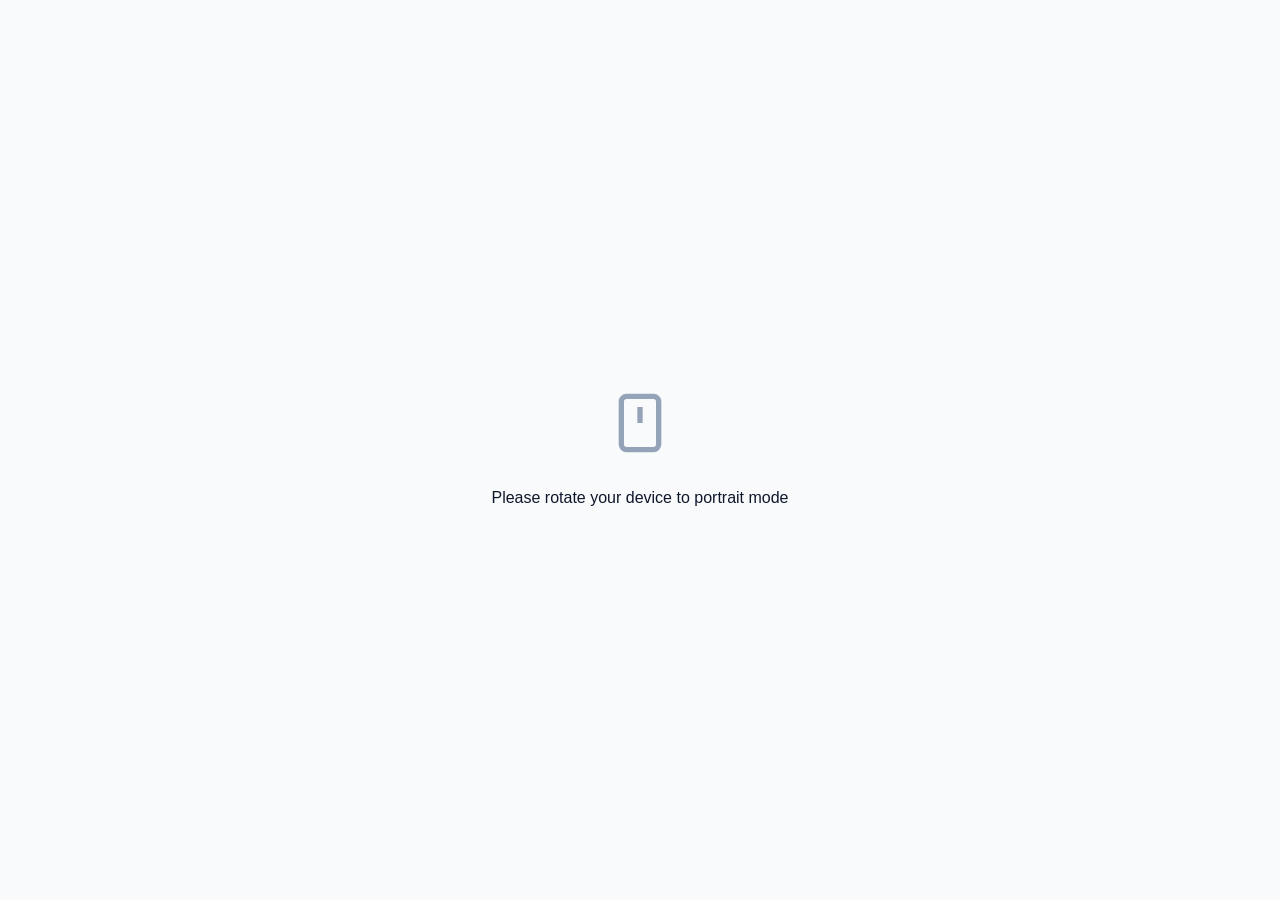
==== index.html @ 0270c3d8 "Add files via upload" ====
<!DOCTYPE html>
<html lang="en">
<head>
    <meta charset="UTF-8">
    <meta name="viewport" content="width=device-width, initial-scale=1.0, maximum-scale=1.0, user-scalable=no">
    <meta name="theme-color" content="#6366f1">
    <meta name="description" content="GPS-based Speedometer PWA - Real-time speed tracking with no backend required">
    <meta name="apple-mobile-web-app-capable" content="yes">
    <meta name="apple-mobile-web-app-status-bar-style" content="black-translucent">
    <meta name="apple-mobile-web-app-title" content="Speedometer">
    <link rel="manifest" href="manifest.json">
    <link rel="apple-touch-icon" href="icons/icon-192.png">
    <link rel="stylesheet" href="css/main.css">
    <title>Speedometer</title>
</head>
<body>
    <!-- Orientation Warning Overlay -->
    <div id="orientation-warning" class="orientation-warning hidden">
        <div class="orientation-content">
            <svg class="orientation-icon" viewBox="0 0 24 24" fill="none" stroke="currentColor" stroke-width="2">
                <rect x="5" y="2" width="14" height="20" rx="2" ry="2"></rect>
                <line x1="12" y1="6" x2="12" y2="12"></line>
                <line x1="12" y1="18" x2="12.01" y2="18"></line>
            </svg>
            <p>Please rotate your device to portrait mode</p>
        </div>
    </div>

    <!-- Main App Container -->
    <div id="app" class="app-container">
        <!-- Header -->
        <header class="app-header">
            <div class="header-content">
                <h1 class="app-title">Speedometer</h1>
                <div class="header-actions">
                    <button id="gps-status-btn" class="gps-status-btn" aria-label="GPS Status">
                        <span class="gps-dot"></span>
                        <span class="gps-text">Searching GPS...</span>
                    </button>
                    <button id="theme-toggle" class="theme-toggle" aria-label="Toggle theme">
                        <svg class="theme-icon sun" viewBox="0 0 24 24" fill="none" stroke="currentColor" stroke-width="2">
                            <circle cx="12" cy="12" r="5"></circle>
                            <line x1="12" y1="1" x2="12" y2="3"></line>
                            <line x1="12" y1="21" x2="12" y2="23"></line>
                            <line x1="4.22" y1="4.22" x2="5.64" y2="5.64"></line>
                            <line x1="18.36" y1="18.36" x2="19.78" y2="19.78"></line>
                            <line x1="1" y1="12" x2="3" y2="12"></line>
                            <line x1="21" y1="12" x2="23" y2="12"></line>
                            <line x1="4.22" y1="19.78" x2="5.64" y2="18.36"></line>
                            <line x1="18.36" y1="5.64" x2="19.78" y2="4.22"></line>
                        </svg>
                        <svg class="theme-icon moon hidden" viewBox="0 0 24 24" fill="none" stroke="currentColor" stroke-width="2">
                            <path d="M21 12.79A9 9 0 1 1 11.21 3 7 7 0 0 0 21 12.79z"></path>
                        </svg>
                    </button>
                </div>
            </div>
        </header>

        <!-- Main Content Area -->
        <main id="main-content" class="main-content">
            <!-- Speed Tab -->
            <section id="speed-tab" class="tab-content active">
                <div class="speed-container">
                    <!-- Mode Selector -->
                    <div class="mode-selector">
                        <button class="mode-btn active" data-mode="analogue" aria-label="Analogue mode">
                            <svg viewBox="0 0 24 24" fill="none" stroke="currentColor" stroke-width="2">
                                <circle cx="12" cy="12" r="10"></circle>
                                <line x1="12" y1="12" x2="12" y2="6"></line>
                            </svg>
                            <span>Analogue</span>
                        </button>
                        <button class="mode-btn" data-mode="digital" aria-label="Digital mode">
                            <svg viewBox="0 0 24 24" fill="none" stroke="currentColor" stroke-width="2">
                                <rect x="4" y="4" width="16" height="16" rx="2"></rect>
                                <text x="12" y="16" text-anchor="middle" font-size="8" fill="currentColor" stroke="none">88</text>
                            </svg>
                            <span>Digital</span>
                        </button>
                        <button class="mode-btn" data-mode="minimalist" aria-label="Minimalist mode">
                            <svg viewBox="0 0 24 24" fill="none" stroke="currentColor" stroke-width="2">
                                <line x1="4" y1="12" x2="20" y2="12"></line>
                            </svg>
                            <span>Minimal</span>
                        </button>
                        <button class="mode-btn" data-mode="hud" aria-label="HUD mode">
                            <svg viewBox="0 0 24 24" fill="none" stroke="currentColor" stroke-width="2">
                                <path d="M3 3h18v18H3z"></path>
                                <text x="12" y="16" text-anchor="middle" font-size="8" fill="currentColor" stroke="none">HUD</text>
                            </svg>
                            <span>HUD</span>
                        </button>
                        <button class="mode-btn" data-mode="graph" aria-label="Graph mode">
                            <svg viewBox="0 0 24 24" fill="none" stroke="currentColor" stroke-width="2">
                                <polyline points="3 12 8 8 13 14 18 6 23 10"></polyline>
                            </svg>
                            <span>Graph</span>
                        </button>
                        <button class="mode-btn" data-mode="compass" aria-label="Compass mode">
                            <svg viewBox="0 0 24 24" fill="none" stroke="currentColor" stroke-width="2">
                                <circle cx="12" cy="12" r="10"></circle>
                                <polygon points="12 2 14 8 12 10 10 8"></polygon>
                            </svg>
                            <span>Compass</span>
                        </button>
                    </div>

                    <!-- Speedometer Displays -->
                    <div id="speedometer-display" class="speedometer-display">
                        <!-- Analogue Gauge -->
                        <div id="analogue-gauge" class="gauge-mode active">
                            <svg class="gauge-svg" viewBox="0 0 300 300">
                                <defs>
                                    <linearGradient id="gauge-gradient" x1="0%" y1="0%" x2="100%" y2="0%">
                                        <stop offset="0%" class="gauge-gradient-start"></stop>
                                        <stop offset="50%" class="gauge-gradient-mid"></stop>
                                        <stop offset="100%" class="gauge-gradient-end"></stop>
                                    </linearGradient>
                                </defs>
                                <circle class="gauge-background" cx="150" cy="150" r="130"></circle>
                                <g class="gauge-ticks"></g>
                                <g class="gauge-labels"></g>
                                <line class="gauge-needle" x1="150" y1="150" x2="150" y2="40"></line>
                                <circle class="gauge-center" cx="150" cy="150" r="8"></circle>
                                <text class="gauge-speed-value" x="150" y="180" text-anchor="middle">0</text>
                                <text class="gauge-speed-unit" x="150" y="200" text-anchor="middle">km/h</text>
                            </svg>
                        </div>

                        <!-- Digital Display -->
                        <div id="digital-display" class="digital-mode">
                            <div class="digital-speed-container">
                                <span id="digital-speed" class="digital-speed">0</span>
                                <span id="digital-unit" class="digital-unit">km/h</span>
                            </div>
                            <div class="digital-stats">
                                <div class="digital-stat">
                                    <span class="stat-label">AVG</span>
                                    <span id="digital-avg" class="stat-value">0</span>
                                </div>
                                <div class="digital-stat">
                                    <span class="stat-label">MAX</span>
                                    <span id="digital-max" class="stat-value">0</span>
                                </div>
                                <div class="digital-stat">
                                    <span class="stat-label">GPS</span>
                                    <span id="digital-gps" class="stat-value">--</span>
                                </div>
                            </div>
                        </div>

                        <!-- Minimalist Display -->
                        <div id="minimalist-display" class="minimalist-mode">
                            <span id="minimal-speed" class="minimal-speed">0</span>
                            <span id="minimal-unit" class="minimal-unit">km/h</span>
                            <div id="minimal-gps-dot" class="minimal-gps-dot"></div>
                        </div>

                        <!-- HUD Display -->
                        <div id="hud-display" class="hud-mode">
                            <div class="hud-speed-container">
                                <span id="hud-speed" class="hud-speed">0</span>
                                <span id="hud-unit" class="hud-unit">km/h</span>
                            </div>
                            <div class="hud-indicator">
                                <span id="hud-status" class="hud-status">GPS ACTIVE</span>
                            </div>
                        </div>

                        <!-- Graph Display -->
                        <div id="graph-display" class="graph-mode">
                            <canvas id="speed-graph" class="speed-graph"></canvas>
                            <div class="graph-overlay">
                                <span id="graph-current-speed" class="graph-current-speed">0 km/h</span>
                            </div>
                        </div>

                        <!-- Compass Display -->
                        <div id="compass-display" class="compass-mode">
                            <div class="compass-rose">
                                <svg viewBox="0 0 200 200">
                                    <circle class="compass-circle" cx="100" cy="100" r="90"></circle>
                                    <text class="compass-n" x="100" y="30" text-anchor="middle">N</text>
                                    <text class="compass-e" x="170" y="105" text-anchor="middle">E</text>
                                    <text class="compass-s" x="100" y="180" text-anchor="middle">S</text>
                                    <text class="compass-w" x="30" y="105" text-anchor="middle">W</text>
                                    <polygon id="compass-arrow" class="compass-arrow" points="100,20 110,50 100,45 90,50"></polygon>
                                </svg>
                            </div>
                            <div class="compass-speed">
                                <span id="compass-speed-value" class="compass-speed-value">0</span>
                                <span id="compass-speed-unit" class="compass-speed-unit">km/h</span>
                            </div>
                            <div id="compass-heading" class="compass-heading">--°</div>
                        </div>
                    </div>

                    <!-- Overspeed Warning -->
                    <div id="overspeed-warning" class="overspeed-warning hidden">
                        <svg class="warning-icon" viewBox="0 0 24 24" fill="none" stroke="currentColor" stroke-width="2">
                            <path d="M10.29 3.86L1.82 18a2 2 0 0 0 1.71 3h16.94a2 2 0 0 0 1.71-3L13.71 3.86a2 2 0 0 0-3.42 0z"></path>
                            <line x1="12" y1="9" x2="12" y2="13"></line>
                            <line x1="12" y1="17" x2="12.01" y2="17"></line>
                        </svg>
                        <span class="warning-text">OVERSPEED!</span>
                    </div>

                    <!-- Quick Actions -->
                    <div class="quick-actions">
                        <button id="quick-start-trip" class="quick-action-btn" aria-label="Start new trip">
                            <svg viewBox="0 0 24 24" fill="none" stroke="currentColor" stroke-width="2">
                                <circle cx="12" cy="12" r="10"></circle>
                                <polygon points="10 8 16 12 10 16 10 8"></polygon>
                            </svg>
                            <span>Start Trip</span>
                        </button>
                        <button id="copy-speed-btn" class="quick-action-btn" aria-label="Copy speed">
                            <svg viewBox="0 0 24 24" fill="none" stroke="currentColor" stroke-width="2">
                                <rect x="9" y="9" width="13" height="13" rx="2" ry="2"></rect>
                                <path d="M5 15H4a2 2 0 0 1-2-2V4a2 2 0 0 1 2-2h9a2 2 0 0 1 2 2v1"></path>
                            </svg>
                            <span>Copy</span>
                        </button>
                    </div>
                </div>
            </section>

            <!-- Trip Tab -->
            <section id="trip-tab" class="tab-content">
                <div class="trip-container">
                    <!-- Trip Controls -->
                    <div class="trip-controls">
                        <div class="odometer-display">
                            <span class="odometer-label">Lifetime</span>
                            <span id="lifetime-distance" class="odometer-value">0.00</span>
                            <span id="lifetime-unit" class="odometer-unit">km</span>
                        </div>
                        <div class="trip-buttons">
                            <button id="start-trip-btn" class="trip-btn start-btn">
                                <svg viewBox="0 0 24 24" fill="none" stroke="currentColor" stroke-width="2">
                                    <polygon points="5 3 19 12 5 21 5 3"></polygon>
                                </svg>
                                <span>Start</span>
                            </button>
                            <button id="pause-trip-btn" class="trip-btn pause-btn hidden">
                                <svg viewBox="0 0 24 24" fill="none" stroke="currentColor" stroke-width="2">
                                    <rect x="6" y="4" width="4" height="16"></rect>
                                    <rect x="14" y="4" width="4" height="16"></rect>
                                </svg>
                                <span>Pause</span>
                            </button>
                            <button id="resume-trip-btn" class="trip-btn resume-btn hidden">
                                <svg viewBox="0 0 24 24" fill="none" stroke="currentColor" stroke-width="2">
                                    <polygon points="5 3 19 12 5 21 5 3"></polygon>
                                </svg>
                                <span>Resume</span>
                            </button>
                            <button id="stop-trip-btn" class="trip-btn stop-btn hidden">
                                <svg viewBox="0 0 24 24" fill="none" stroke="currentColor" stroke-width="2">
                                    <rect x="6" y="6" width="12" height="12"></rect>
                                </svg>
                                <span>Stop</span>
                            </button>
                        </div>
                    </div>

                    <!-- Active Trip Info -->
                    <div id="active-trip-info" class="active-trip-info hidden">
                        <div class="trip-stat-grid">
                            <div class="trip-stat">
                                <span class="trip-stat-label">Distance</span>
                                <span id="trip-distance" class="trip-stat-value">0.00</span>
                                <span id="trip-distance-unit" class="trip-stat-unit">km</span>
                            </div>
                            <div class="trip-stat">
                                <span class="trip-stat-label">Duration</span>
                                <span id="trip-duration" class="trip-stat-value">00:00:00</span>
                            </div>
                            <div class="trip-stat">
                                <span class="trip-stat-label">Avg Speed</span>
                                <span id="trip-avg-speed" class="trip-stat-value">0</span>
                                <span class="trip-stat-unit">km/h</span>
                            </div>
                            <div class="trip-stat">
                                <span class="trip-stat-label">Max Speed</span>
                                <span id="trip-max-speed" class="trip-stat-value">0</span>
                                <span class="trip-stat-unit">km/h</span>
                            </div>
                        </div>
                    </div>

                    <!-- Trip List -->
                    <div class="trip-list-section">
                        <div class="section-header">
                            <h2 class="section-title">Trip History</h2>
                            <div class="section-actions">
                                <button id="filter-trips-btn" class="filter-btn" aria-label="Filter trips">
                                    <svg viewBox="0 0 24 24" fill="none" stroke="currentColor" stroke-width="2">
                                        <polygon points="22 3 2 3 10 12.46 10 19 14 21 14 12.46 22 3"></polygon>
                                    </svg>
                                </button>
                                <button id="search-trips-btn" class="search-btn" aria-label="Search trips">
                                    <svg viewBox="0 0 24 24" fill="none" stroke="currentColor" stroke-width="2">
                                        <circle cx="11" cy="11" r="8"></circle>
                                        <line x1="21" y1="21" x2="16.65" y2="16.65"></line>
                                    </svg>
                                </button>
                            </div>
                        </div>
                        <div id="trip-list" class="trip-list">
                            <!-- Trip items will be inserted here -->
                        </div>
                        <div id="trip-list-empty" class="trip-list-empty hidden">
                            <svg class="empty-icon" viewBox="0 0 24 24" fill="none" stroke="currentColor" stroke-width="2">
                                <circle cx="12" cy="12" r="10"></circle>
                                <line x1="12" y1="8" x2="12" y2="12"></line>
                                <line x1="12" y1="16" x2="12.01" y2="16"></line>
                            </svg>
                            <p>No trips yet. Start your first trip!</p>
                        </div>
                    </div>
                </div>
            </section>

            <!-- Stats Tab -->
            <section id="stats-tab" class="tab-content">
                <div class="stats-container">
                    <!-- Time Filter -->
                    <div class="time-filter">
                        <button class="filter-chip active" data-period="all">All Time</button>
                        <button class="filter-chip" data-period="30d">30 Days</button>
                        <button class="filter-chip" data-period="7d">7 Days</button>
                        <button class="filter-chip" data-period="today">Today</button>
                    </div>

                    <!-- Overview Stats -->
                    <div class="stats-overview">
                        <div class="overview-card">
                            <span class="overview-label">Total Distance</span>
                            <span id="stats-total-distance" class="overview-value">0.00</span>
                            <span id="stats-distance-unit" class="overview-unit">km</span>
                        </div>
                        <div class="overview-card">
                            <span class="overview-label">Total Time</span>
                            <span id="stats-total-time" class="overview-value">0h</span>
                        </div>
                        <div class="overview-card">
                            <span class="overview-label">Total Trips</span>
                            <span id="stats-total-trips" class="overview-value">0</span>
                        </div>
                        <div class="overview-card">
                            <span class="overview-label">Avg Speed</span>
                            <span id="stats-avg-speed" class="overview-value">0</span>
                            <span class="overview-unit">km/h</span>
                        </div>
                        <div class="overview-card">
                            <span class="overview-label">Max Speed</span>
                            <span id="stats-max-speed" class="overview-value">0</span>
                            <span class="overview-unit">km/h</span>
                        </div>
                    </div>

                    <!-- Charts -->
                    <div class="stats-charts">
                        <div class="chart-card">
                            <h3 class="chart-title">Distance per Day</h3>
                            <canvas id="distance-chart" class="stats-chart"></canvas>
                        </div>
                        <div class="chart-card">
                            <h3 class="chart-title">Speed Distribution</h3>
                            <canvas id="speed-chart" class="stats-chart"></canvas>
                        </div>
                    </div>

                    <!-- Insights -->
                    <div class="insights-section">
                        <h3 class="insights-title">Insights</h3>
                        <div class="insights-grid">
                            <div class="insight-card">
                                <span class="insight-label">Fastest Trip</span>
                                <span id="insight-fastest" class="insight-value">--</span>
                            </div>
                            <div class="insight-card">
                                <span class="insight-label">Longest Trip</span>
                                <span id="insight-longest" class="insight-value">--</span>
                            </div>
                            <div class="insight-card">
                                <span class="insight-label">Most Active Day</span>
                                <span id="insight-active" class="insight-value">--</span>
                            </div>
                            <div class="insight-card">
                                <span class="insight-label">Trips/Week</span>
                                <span id="insight-trips-week" class="insight-value">--</span>
                            </div>
                        </div>
                    </div>

                    <!-- Export -->
                    <div class="export-section">
                        <button id="export-stats-csv" class="export-btn">
                            <svg viewBox="0 0 24 24" fill="none" stroke="currentColor" stroke-width="2">
                                <path d="M21 15v4a2 2 0 0 1-2 2H5a2 2 0 0 1-2-2v-4"></path>
                                <polyline points="7 10 12 15 17 10"></polyline>
                                <line x1="12" y1="15" x2="12" y2="3"></line>
                            </svg>
                            <span>Export CSV</span>
                        </button>
                        <button id="export-stats-json" class="export-btn">
                            <svg viewBox="0 0 24 24" fill="none" stroke="currentColor" stroke-width="2">
                                <path d="M21 15v4a2 2 0 0 1-2 2H5a2 2 0 0 1-2-2v-4"></path>
                                <polyline points="7 10 12 15 17 10"></polyline>
                                <line x1="12" y1="15" x2="12" y2="3"></line>
                            </svg>
                            <span>Export JSON</span>
                        </button>
                    </div>
                </div>
            </section>

            <!-- Settings Tab -->
            <section id="settings-tab" class="tab-content">
                <div class="settings-container">
                    <!-- GPS Settings -->
                    <div class="settings-section">
                        <h3 class="settings-section-title">GPS & Tracking</h3>
                        <div class="settings-item">
                            <div class="settings-item-content">
                                <span class="settings-item-label">High Accuracy Mode</span>
                                <span class="settings-item-desc">Use precise GPS (more battery)</span>
                            </div>
                            <label class="toggle-switch">
                                <input type="checkbox" id="high-accuracy-toggle" checked>
                                <span class="toggle-slider"></span>
                            </label>
                        </div>
                        <div class="settings-item">
                            <div class="settings-item-content">
                                <span class="settings-item-label">Auto-pause Threshold</span>
                                <span class="settings-item-desc">Pause when stopped for N seconds</span>
                            </div>
                            <input type="number" id="auto-pause-threshold" class="settings-input" value="10" min="5" max="60">
                        </div>
                        <div class="settings-item">
                            <div class="settings-item-content">
                                <span class="settings-item-label">Min Accuracy Filter</span>
                                <span class="settings-item-desc">Ignore GPS points worse than N meters</span>
                            </div>
                            <input type="number" id="min-accuracy-filter" class="settings-input" value="50" min="10" max="500">
                        </div>
                        <div class="settings-item">
                            <div class="settings-item-content">
                                <span class="settings-item-label">Speed Smoothing</span>
                                <span class="settings-item-desc">Average over last N samples</span>
                            </div>
                            <input type="number" id="speed-smoothing" class="settings-input" value="5" min="1" max="20">
                        </div>
                        <button id="refresh-gps-btn" class="settings-btn">
                            <svg viewBox="0 0 24 24" fill="none" stroke="currentColor" stroke-width="2">
                                <polyline points="23 4 23 10 17 10"></polyline>
                                <polyline points="1 20 1 14 7 14"></polyline>
                                <path d="M3.51 9a9 9 0 0 1 14.85-3.36L23 10M1 14l4.64 4.36A9 9 0 0 0 20.49 15"></path>
                            </svg>
                            <span>Refresh GPS</span>
                        </button>
                    </div>

                    <!-- Speedometer Settings -->
                    <div class="settings-section">
                        <h3 class="settings-section-title">Speedometer</h3>
                        <div class="settings-item">
                            <div class="settings-item-content">
                                <span class="settings-item-label">Gauge Max Speed</span>
                                <span class="settings-item-desc">Maximum value on analogue gauge</span>
                            </div>
                            <select id="gauge-max-speed" class="settings-select">
                                <option value="120">120 km/h</option>
                                <option value="160" selected>160 km/h</option>
                                <option value="200">200 km/h</option>
                                <option value="240">240 km/h</option>
                            </select>
                        </div>
                        <div class="settings-item">
                            <div class="settings-item-content">
                                <span class="settings-item-label">Color Theme</span>
                                <span class="settings-item-desc">Gauge color scheme</span>
                            </div>
                            <select id="gauge-theme" class="settings-select">
                                <option value="blue">Blue</option>
                                <option value="red">Red</option>
                                <option value="green">Green</option>
                                <option value="purple">Purple</option>
                                <option value="orange">Orange</option>
                            </select>
                        </div>
                        <div class="settings-item">
                            <div class="settings-item-content">
                                <span class="settings-item-label">Needle Style</span>
                                <span class="settings-item-desc">Analogue gauge needle</span>
                            </div>
                            <select id="needle-style" class="settings-select">
                                <option value="classic">Classic</option>
                                <option value="modern">Modern</option>
                                <option value="dot">Dot</option>
                            </select>
                        </div>
                        <div class="settings-item">
                            <div class="settings-item-content">
                                <span class="settings-item-label">Font Size</span>
                                <span class="settings-item-desc">Digital display text size</span>
                            </div>
                            <input type="range" id="font-size-slider" class="settings-slider" min="24" max="72" value="48">
                        </div>
                        <div class="settings-item">
                            <div class="settings-item-content">
                                <span class="settings-item-label">HUD Mirror Mode</span>
                                <span class="settings-item-desc">Flip display horizontally</span>
                            </div>
                            <label class="toggle-switch">
                                <input type="checkbox" id="hud-mirror-toggle">
                                <span class="toggle-slider"></span>
                            </label>
                        </div>
                    </div>

                    <!-- Units & Alarms -->
                    <div class="settings-section">
                        <h3 class="settings-section-title">Units & Alarms</h3>
                        <div class="settings-item">
                            <div class="settings-item-content">
                                <span class="settings-item-label">Speed Units</span>
                                <span class="settings-item-desc">Display speed in km/h or mph</span>
                            </div>
                            <div class="unit-toggle">
                                <button class="unit-btn active" data-unit="kmh">km/h</button>
                                <button class="unit-btn" data-unit="mph">mph</button>
                            </div>
                        </div>
                        <div class="settings-item">
                            <div class="settings-item-content">
                                <span class="settings-item-label">Speed Alarm</span>
                                <span class="settings-item-desc">Alert when exceeding threshold</span>
                            </div>
                            <label class="toggle-switch">
                                <input type="checkbox" id="alarm-enable-toggle" checked>
                                <span class="toggle-slider"></span>
                            </label>
                        </div>
                        <div class="settings-item">
                            <div class="settings-item-content">
                                <span class="settings-item-label">Alarm Threshold</span>
                                <span class="settings-item-desc">Speed limit for alarm</span>
                            </div>
                            <input type="number" id="alarm-threshold" class="settings-input" value="40" min="10" max="200">
                        </div>
                        <div class="settings-item">
                            <div class="settings-item-content">
                                <span class="settings-item-label">Alarm Sound</span>
                                <span class="settings-item-desc">Beep pattern</span>
                            </div>
                            <select id="alarm-sound" class="settings-select">
                                <option value="single">Single Beep</option>
                                <option value="double">Double Beep</option>
                                <option value="continuous">Continuous</option>
                            </select>
                        </div>
                        <div class="settings-item">
                            <div class="settings-item-content">
                                <span class="settings-item-label">Vibration</span>
                                <span class="settings-item-desc">Haptic feedback on alarm</span>
                            </div>
                            <label class="toggle-switch">
                                <input type="checkbox" id="vibration-toggle" checked>
                                <span class="toggle-slider"></span>
                            </label>
                        </div>
                        <button id="test-alarm-btn" class="settings-btn">
                            <svg viewBox="0 0 24 24" fill="none" stroke="currentColor" stroke-width="2">
                                <path d="M18 8A6 6 0 0 0 6 8c0 7-3 9-3 9h18s-3-2-3-9"></path>
                                <path d="M13.73 21a2 2 0 0 1-3.46 0"></path>
                            </svg>
                            <span>Test Alarm</span>
                        </button>
                    </div>

                    <!-- Data Management -->
                    <div class="settings-section">
                        <h3 class="settings-section-title">Data Management</h3>
                        <div class="settings-item">
                            <div class="settings-item-content">
                                <span class="settings-item-label">Database Size</span>
                                <span id="db-size" class="settings-item-value">--</span>
                            </div>
                        </div>
                        <button id="export-all-data" class="settings-btn">
                            <svg viewBox="0 0 24 24" fill="none" stroke="currentColor" stroke-width="2">
                                <path d="M21 15v4a2 2 0 0 1-2 2H5a2 2 0 0 1-2-2v-4"></path>
                                <polyline points="7 10 12 15 17 10"></polyline>
                                <line x1="12" y1="15" x2="12" y2="3"></line>
                            </svg>
                            <span>Export All Data</span>
                        </button>
                        <button id="import-data-btn" class="settings-btn">
                            <svg viewBox="0 0 24 24" fill="none" stroke="currentColor" stroke-width="2">
                                <path d="M21 15v4a2 2 0 0 1-2 2H5a2 2 0 0 1-2-2v-4"></path>
                                <polyline points="17 8 12 3 7 8"></polyline>
                                <line x1="12" y1="3" x2="12" y2="15"></line>
                            </svg>
                            <span>Import Data</span>
                        </button>
                        <input type="file" id="import-file-input" class="hidden" accept=".json">
                        <button id="clear-all-data" class="settings-btn danger">
                            <svg viewBox="0 0 24 24" fill="none" stroke="currentColor" stroke-width="2">
                                <polyline points="3 6 5 6 21 6"></polyline>
                                <path d="M19 6v14a2 2 0 0 1-2 2H7a2 2 0 0 1-2-2V6m3 0V4a2 2 0 0 1 2-2h4a2 2 0 0 1 2 2v2"></path>
                                <line x1="10" y1="11" x2="10" y2="17"></line>
                                <line x1="14" y1="11" x2="14" y2="17"></line>
                            </svg>
                            <span>Clear All Data</span>
                        </button>
                    </div>

                    <!-- Appearance -->
                    <div class="settings-section">
                        <h3 class="settings-section-title">Appearance</h3>
                        <div class="settings-item">
                            <div class="settings-item-content">
                                <span class="settings-item-label">Theme</span>
                                <span class="settings-item-desc">Light, dark, or auto</span>
                            </div>
                            <select id="theme-select" class="settings-select">
                                <option value="auto">Auto</option>
                                <option value="light">Light</option>
                                <option value="dark">Dark</option>
                            </select>
                        </div>
                        <div class="settings-item">
                            <div class="settings-item-content">
                                <span class="settings-item-label">Accent Color</span>
                                <span class="settings-item-desc">UI highlight color</span>
                            </div>
                            <input type="color" id="accent-color" class="settings-color" value="#6366f1">
                        </div>
                        <div class="settings-item">
                            <div class="settings-item-content">
                                <span class="settings-item-label">Reduced Motion</span>
                                <span class="settings-item-desc">Minimize animations</span>
                            </div>
                            <label class="toggle-switch">
                                <input type="checkbox" id="reduced-motion-toggle">
                                <span class="toggle-slider"></span>
                            </label>
                        </div>
                    </div>

                    <!-- About -->
                    <div class="settings-section">
                        <h3 class="settings-section-title">About</h3>
                        <div class="about-info">
                            <p class="about-version">Version 1.0.0</p>
                            <p class="about-build">Build: October 2026</p>
                            <p class="about-desc">GPS-based Speedometer PWA</p>
                            <p class="about-note">All data stored locally in your browser. No backend required.</p>
                        </div>
                        <button id="privacy-policy-btn" class="settings-btn">
                            <svg viewBox="0 0 24 24" fill="none" stroke="currentColor" stroke-width="2">
                                <path d="M12 22s8-4 8-10V5l-8-3-8 3v7c0 6 8 10 8 10z"></path>
                            </svg>
                            <span>Privacy Policy</span>
                        </button>
                        <button id="help-faq-btn" class="settings-btn">
                            <svg viewBox="0 0 24 24" fill="none" stroke="currentColor" stroke-width="2">
                                <circle cx="12" cy="12" r="10"></circle>
                                <path d="M9.09 9a3 3 0 0 1 5.83 1c0 2-3 3-3 3"></path>
                                <line x1="12" y1="17" x2="12.01" y2="17"></line>
                            </svg>
                            <span>Help & FAQ</span>
                        </button>
                    </div>
                </div>
            </section>
        </main>

        <!-- Floating Bottom Navigation -->
        <nav class="bottom-nav">
            <div class="nav-container">
                <button class="nav-item active" data-tab="speed" aria-label="Speed">
                    <svg class="nav-icon" viewBox="0 0 24 24" fill="none" stroke="currentColor" stroke-width="2">
                        <circle cx="12" cy="12" r="10"></circle>
                        <polygon points="12 6 16 14 8 14 12 6"></polygon>
                    </svg>
                    <span class="nav-label">Speed</span>
                </button>
                <button class="nav-item" data-tab="trip" aria-label="Trip">
                    <svg class="nav-icon" viewBox="0 0 24 24" fill="none" stroke="currentColor" stroke-width="2">
                        <polygon points="5 3 19 12 5 21 5 3"></polygon>
                    </svg>
                    <span class="nav-label">Trip</span>
                </button>
                <button class="nav-item" data-tab="stats" aria-label="Stats">
                    <svg class="nav-icon" viewBox="0 0 24 24" fill="none" stroke="currentColor" stroke-width="2">
                        <line x1="18" y1="20" x2="18" y2="10"></line>
                        <line x1="12" y1="20" x2="12" y2="4"></line>
                        <line x1="6" y1="20" x2="6" y2="14"></line>
                    </svg>
                    <span class="nav-label">Stats</span>
                </button>
                <button class="nav-item" data-tab="settings" aria-label="Settings">
                    <svg class="nav-icon" viewBox="0 0 24 24" fill="none" stroke="currentColor" stroke-width="2">
                        <circle cx="12" cy="12" r="3"></circle>
                        <path d="M19.4 15a1.65 1.65 0 0 0 .33 1.82l.06.06a2 2 0 0 1 0 2.83 2 2 0 0 1-2.83 0l-.06-.06a1.65 1.65 0 0 0-1.82-.33 1.65 1.65 0 0 0-1 1.51V21a2 2 0 0 1-2 2 2 2 0 0 1-2-2v-.09A1.65 1.65 0 0 0 9 19.4a1.65 1.65 0 0 0-1.82.33l-.06.06a2 2 0 0 1-2.83 0 2 2 0 0 1 0-2.83l.06-.06a1.65 1.65 0 0 0 .33-1.82 1.65 1.65 0 0 0-1.51-1H3a2 2 0 0 1-2-2 2 2 0 0 1 2-2h.09A1.65 1.65 0 0 0 4.6 9a1.65 1.65 0 0 0-.33-1.82l-.06-.06a2 2 0 0 1 0-2.83 2 2 0 0 1 2.83 0l.06.06a1.65 1.65 0 0 0 1.82.33H9a1.65 1.65 0 0 0 1-1.51V3a2 2 0 0 1 2-2 2 2 0 0 1 2 2v.09a1.65 1.65 0 0 0 1 1.51 1.65 1.65 0 0 0 1.82-.33l.06-.06a2 2 0 0 1 2.83 0 2 2 0 0 1 0 2.83l-.06.06a1.65 1.65 0 0 0-.33 1.82V9a1.65 1.65 0 0 0 1.51 1H21a2 2 0 0 1 2 2 2 2 0 0 1-2 2h-.09a1.65 1.65 0 0 0-1.51 1z"></path>
                    </svg>
                    <span class="nav-label">Settings</span>
                </button>
            </div>
        </nav>
    </div>

    <!-- Toast Container -->
    <div id="toast-container" class="toast-container"></div>

    <!-- Modal Container -->
    <div id="modal-container" class="modal-container hidden"></div>

    <!-- Scripts -->
    <script src="js/db.js"></script>
    <script src="js/gps.js"></script>
    <script src="js/ui.js"></script>
    <script src="js/trips.js"></script>
    <script src="js/stats.js"></script>
    <script src="js/settings.js"></script>
    <script src="js/main.js"></script>

    <!-- Service Worker Registration -->
    <script>
        if ('serviceWorker' in navigator) {
            window.addEventListener('load', () => {
                navigator.serviceWorker.register('/sw.js')
                    .then(reg => console.log('SW registered:', reg.scope))
                    .catch(err => console.log('SW registration failed:', err));
            });
        }
    </script>
</body>
</html>
---- css/main.css ----
/* =============================================
   Speedometer PWA - Main Stylesheet
   One UI 8.5 Inspired Design
   ============================================= */

/* CSS Variables */
:root {
    /* Colors - Light Theme */
    --bg-primary: #f8fafc;
    --bg-secondary: #ffffff;
    --bg-tertiary: #f1f5f9;
    --text-primary: #0f172a;
    --text-secondary: #475569;
    --text-muted: #94a3b8;
    --border-color: #e2e8f0;
    --shadow-color: rgba(0, 0, 0, 0.1);

    /* Accent Colors */
    --accent-primary: #6366f1;
    --accent-secondary: #818cf8;
    --accent-success: #22c55e;
    --accent-warning: #f59e0b;
    --accent-danger: #ef4444;
    --accent-info: #3b82f6;

    /* Gauge Colors */
    --gauge-green: #22c55e;
    --gauge-yellow: #f59e0b;
    --gauge-red: #ef4444;

    /* Spacing */
    --spacing-xs: 4px;
    --spacing-sm: 8px;
    --spacing-md: 16px;
    --spacing-lg: 24px;
    --spacing-xl: 32px;

    /* Border Radius */
    --radius-sm: 8px;
    --radius-md: 12px;
    --radius-lg: 16px;
    --radius-xl: 24px;
    --radius-full: 9999px;

    /* Shadows */
    --shadow-sm: 0 1px 2px var(--shadow-color);
    --shadow-md: 0 4px 6px var(--shadow-color);
    --shadow-lg: 0 10px 15px var(--shadow-color);
    --shadow-xl: 0 20px 25px var(--shadow-color);

    /* Transitions */
    --transition-fast: 150ms ease;
    --transition-normal: 300ms ease;
    --transition-slow: 500ms ease;

    /* Font Sizes */
    --font-xs: 12px;
    --font-sm: 14px;
    --font-md: 16px;
    --font-lg: 20px;
    --font-xl: 24px;
    --font-2xl: 32px;
    --font-3xl: 48px;
    --font-4xl: 64px;
    --font-5xl: 96px;
}

/* Dark Theme */
[data-theme="dark"] {
    --bg-primary: #0f172a;
    --bg-secondary: #1e293b;
    --bg-tertiary: #334155;
    --text-primary: #f8fafc;
    --text-secondary: #cbd5e1;
    --text-muted: #64748b;
    --border-color: #334155;
    --shadow-color: rgba(0, 0, 0, 0.3);
}

/* Auto Theme (System) */
@media (prefers-color-scheme: dark) {
    :root:not([data-theme="light"]) {
        --bg-primary: #0f172a;
        --bg-secondary: #1e293b;
        --bg-tertiary: #334155;
        --text-primary: #f8fafc;
        --text-secondary: #cbd5e1;
        --text-muted: #64748b;
        --border-color: #334155;
        --shadow-color: rgba(0, 0, 0, 0.3);
    }
}

/* Reset & Base */
*, *::before, *::after {
    box-sizing: border-box;
    margin: 0;
    padding: 0;
}

html {
    font-size: 16px;
    -webkit-tap-highlight-color: transparent;
    overscroll-behavior: none;
}

body {
    font-family: -apple-system, BlinkMacSystemFont, 'Segoe UI', Roboto, Oxygen, Ubuntu, Cantarell, sans-serif;
    background-color: var(--bg-primary);
    color: var(--text-primary);
    line-height: 1.5;
    overflow: hidden;
    height: 100vh;
    height: 100dvh;
    -webkit-font-smoothing: antialiased;
    -moz-osx-font-smoothing: grayscale;
}

/* App Container */
.app-container {
    display: flex;
    flex-direction: column;
    height: 100%;
    position: relative;
}

/* Orientation Warning */
.orientation-warning {
    position: fixed;
    top: 0;
    left: 0;
    right: 0;
    bottom: 0;
    background: var(--bg-primary);
    display: flex;
    align-items: center;
    justify-content: center;
    z-index: 9999;
}

.orientation-warning.hidden {
    display: none;
}

.orientation-content {
    text-align: center;
    padding: var(--spacing-xl);
}

.orientation-icon {
    width: 64px;
    height: 64px;
    color: var(--text-muted);
    margin-bottom: var(--spacing-lg);
}

/* Header */
.app-header {
    background: var(--bg-secondary);
    border-bottom: 1px solid var(--border-color);
    padding: var(--spacing-md);
    flex-shrink: 0;
    z-index: 100;
}

.header-content {
    display: flex;
    justify-content: space-between;
    align-items: center;
    max-width: 600px;
    margin: 0 auto;
}

.app-title {
    font-size: var(--font-lg);
    font-weight: 700;
    color: var(--text-primary);
}

.header-actions {
    display: flex;
    gap: var(--spacing-sm);
    align-items: center;
}

/* GPS Status Button */
.gps-status-btn {
    display: flex;
    align-items: center;
    gap: var(--spacing-xs);
    background: var(--bg-tertiary);
    border: none;
    padding: var(--spacing-xs) var(--spacing-sm);
    border-radius: var(--radius-full);
    cursor: pointer;
    transition: var(--transition-fast);
}

.gps-status-btn:hover {
    background: var(--border-color);
}

.gps-dot {
    width: 8px;
    height: 8px;
    border-radius: 50%;
    background: var(--text-muted);
    animation: pulse 2s infinite;
}

.gps-dot.searching {
    background: var(--accent-warning);
}

.gps-dot.active {
    background: var(--accent-success);
    animation: none;
}

.gps-dot.error {
    background: var(--accent-danger);
}

@keyframes pulse {
    0%, 100% { opacity: 1; }
    50% { opacity: 0.5; }
}

.gps-text {
    font-size: var(--font-xs);
    color: var(--text-secondary);
}

/* Theme Toggle */
.theme-toggle {
    background: none;
    border: none;
    padding: var(--spacing-xs);
    cursor: pointer;
    color: var(--text-secondary);
    transition: var(--transition-fast);
}

.theme-toggle:hover {
    color: var(--text-primary);
}

.theme-icon {
    width: 20px;
    height: 20px;
}

.theme-icon.hidden {
    display: none;
}

/* Main Content */
.main-content {
    flex: 1;
    overflow-y: auto;
    overflow-x: hidden;
    padding-bottom: 100px;
}

.tab-content {
    display: none;
    animation: fadeIn var(--transition-normal);
}

.tab-content.active {
    display: block;
}

@keyframes fadeIn {
    from { opacity: 0; transform: translateY(10px); }
    to { opacity: 1; transform: translateY(0); }
}

/* =============================================
   Speed Tab Styles
   ============================================= */

.speed-container {
    max-width: 600px;
    margin: 0 auto;
    padding: var(--spacing-md);
}

/* Mode Selector */
.mode-selector {
    display: flex;
    gap: var(--spacing-xs);
    margin-bottom: var(--spacing-lg);
    overflow-x: auto;
    padding-bottom: var(--spacing-xs);
    -webkit-overflow-scrolling: touch;
}

.mode-btn {
    display: flex;
    flex-direction: column;
    align-items: center;
    gap: var(--spacing-xs);
    background: var(--bg-secondary);
    border: 1px solid var(--border-color);
    padding: var(--spacing-sm) var(--spacing-md);
    border-radius: var(--radius-md);
    cursor: pointer;
    transition: var(--transition-fast);
    flex-shrink: 0;
    min-width: 70px;
}

.mode-btn svg {
    width: 24px;
    height: 24px;
    color: var(--text-muted);
}

.mode-btn span {
    font-size: var(--font-xs);
    color: var(--text-secondary);
}

.mode-btn.active {
    background: var(--accent-primary);
    border-color: var(--accent-primary);
}

.mode-btn.active svg {
    color: white;
}

.mode-btn.active span {
    color: white;
}

/* Speedometer Display */
.speedometer-display {
    position: relative;
    min-height: 400px;
    display: flex;
    align-items: center;
    justify-content: center;
}

/* Analogue Gauge */
.gauge-mode {
    width: 100%;
    max-width: 350px;
    aspect-ratio: 1;
}

.gauge-mode.hidden {
    display: none;
}

.gauge-svg {
    width: 100%;
    height: 100%;
}

.gauge-background {
    fill: var(--bg-tertiary);
    stroke: var(--border-color);
    stroke-width: 2;
}

.gauge-ticks line {
    stroke: var(--text-muted);
    stroke-width: 2;
}

.gauge-ticks line.major {
    stroke: var(--text-primary);
    stroke-width: 3;
}

.gauge-labels text {
    fill: var(--text-secondary);
    font-size: 14px;
    font-weight: 500;
}

.gauge-needle {
    stroke: var(--accent-primary);
    stroke-width: 4;
    stroke-linecap: round;
    transform-origin: 150px 150px;
    transition: transform 0.1s ease-out;
}

.gauge-needle.classic {
    stroke-width: 4;
}

.gauge-needle.modern {
    stroke-width: 6;
}

.gauge-needle.dot {
    stroke-width: 8;
}

.gauge-center {
    fill: var(--accent-primary);
}

.gauge-speed-value {
    fill: var(--text-primary);
    font-size: 48px;
    font-weight: 700;
    dominant-baseline: middle;
}

.gauge-speed-unit {
    fill: var(--text-muted);
    font-size: 16px;
    font-weight: 500;
    dominant-baseline: middle;
}

/* Gauge Gradients */
.gauge-gradient-start { stop-color: var(--gauge-green); }
.gauge-gradient-mid { stop-color: var(--gauge-yellow); }
.gauge-gradient-end { stop-color: var(--gauge-red); }

/* Digital Display */
.digital-mode {
    text-align: center;
    padding: var(--spacing-xl);
}

.digital-mode.hidden {
    display: none;
}

.digital-speed-container {
    display: flex;
    align-items: baseline;
    justify-content: center;
    gap: var(--spacing-xs);
    margin-bottom: var(--spacing-lg);
}

.digital-speed {
    font-size: var(--font-5xl);
    font-weight: 700;
    color: var(--text-primary);
    line-height: 1;
}

.digital-unit {
    font-size: var(--font-xl);
    font-weight: 500;
    color: var(--text-muted);
}

.digital-stats {
    display: flex;
    justify-content: center;
    gap: var(--spacing-xl);
}

.digital-stat {
    display: flex;
    flex-direction: column;
    align-items: center;
    gap: var(--spacing-xs);
}

.stat-label {
    font-size: var(--font-xs);
    color: var(--text-muted);
    text-transform: uppercase;
    letter-spacing: 0.05em;
}

.stat-value {
    font-size: var(--font-lg);
    font-weight: 600;
    color: var(--text-primary);
}

/* Minimalist Display */
.minimalist-mode {
    text-align: center;
}

.minimalist-mode.hidden {
    display: none;
}

.minimal-speed {
    font-size: var(--font-4xl);
    font-weight: 300;
    color: var(--text-primary);
    letter-spacing: -0.02em;
}

.minimal-unit {
    font-size: var(--font-md);
    color: var(--text-muted);
    margin-left: var(--spacing-xs);
}

.minimal-gps-dot {
    width: 6px;
    height: 6px;
    border-radius: 50%;
    background: var(--accent-success);
    display: inline-block;
    margin-left: var(--spacing-md);
    animation: pulse 2s infinite;
}

/* HUD Display */
.hud-mode {
    background: linear-gradient(135deg, #1e293b 0%, #0f172a 100%);
    border-radius: var(--radius-lg);
    padding: var(--spacing-xl);
    text-align: center;
    width: 100%;
}

.hud-mode.hidden {
    display: none;
}

.hud-speed-container {
    margin-bottom: var(--spacing-md);
}

.hud-speed {
    font-size: var(--font-5xl);
    font-weight: 700;
    color: #22c55e;
    font-family: 'Courier New', monospace;
    text-shadow: 0 0 20px rgba(34, 197, 94, 0.5);
}

.hud-unit {
    font-size: var(--font-lg);
    color: #64748b;
    font-family: 'Courier New', monospace;
}

.hud-indicator {
    padding: var(--spacing-sm) var(--spacing-md);
    background: rgba(34, 197, 94, 0.1);
    border-radius: var(--radius-full);
    display: inline-block;
}

.hud-status {
    font-size: var(--font-xs);
    color: #22c55e;
    letter-spacing: 0.1em;
}

/* Graph Display */
.graph-mode {
    position: relative;
    width: 100%;
    padding: var(--spacing-md);
}

.graph-mode.hidden {
    display: none;
}

.speed-graph {
    width: 100%;
    height: 250px;
    background: var(--bg-secondary);
    border-radius: var(--radius-md);
    border: 1px solid var(--border-color);
}

.graph-overlay {
    position: absolute;
    top: var(--spacing-md);
    left: var(--spacing-md);
    background: var(--accent-primary);
    color: white;
    padding: var(--spacing-xs) var(--spacing-sm);
    border-radius: var(--radius-sm);
    font-size: var(--font-sm);
    font-weight: 600;
}

/* Compass Display */
.compass-mode {
    text-align: center;
    padding: var(--spacing-lg);
}

.compass-mode.hidden {
    display: none;
}

.compass-rose {
    width: 200px;
    height: 200px;
    margin: 0 auto var(--spacing-lg);
}

.compass-rose svg {
    width: 100%;
    height: 100%;
}

.compass-circle {
    fill: var(--bg-secondary);
    stroke: var(--border-color);
    stroke-width: 2;
}

.compass-n, .compass-e, .compass-s, .compass-w {
    fill: var(--text-primary);
    font-size: 18px;
    font-weight: 700;
}

.compass-arrow {
    fill: var(--accent-danger);
    transform-origin: 100px 100px;
    transition: transform 0.3s ease;
}

.compass-speed {
    margin-bottom: var(--spacing-sm);
}

.compass-speed-value {
    font-size: var(--font-3xl);
    font-weight: 700;
    color: var(--text-primary);
}

.compass-speed-unit {
    font-size: var(--font-md);
    color: var(--text-muted);
}

.compass-heading {
    font-size: var(--font-lg);
    color: var(--text-secondary);
}

/* Overspeed Warning */
.overspeed-warning {
    position: fixed;
    top: 50%;
    left: 50%;
    transform: translate(-50%, -50%);
    background: var(--accent-danger);
    color: white;
    padding: var(--spacing-xl) var(--spacing-2xl);
    border-radius: var(--radius-lg);
    display: flex;
    flex-direction: column;
    align-items: center;
    gap: var(--spacing-md);
    z-index: 1000;
    animation: flash 0.5s infinite;
    box-shadow: 0 0 40px rgba(239, 68, 68, 0.5);
}

.overspeed-warning.hidden {
    display: none;
}

.warning-icon {
    width: 64px;
    height: 64px;
}

.warning-text {
    font-size: var(--font-2xl);
    font-weight: 700;
    letter-spacing: 0.05em;
}

@keyframes flash {
    0%, 100% { opacity: 1; }
    50% { opacity: 0.7; }
}

/* Quick Actions */
.quick-actions {
    display: flex;
    justify-content: center;
    gap: var(--spacing-md);
    margin-top: var(--spacing-xl);
}

.quick-action-btn {
    display: flex;
    flex-direction: column;
    align-items: center;
    gap: var(--spacing-xs);
    background: var(--bg-secondary);
    border: 1px solid var(--border-color);
    padding: var(--spacing-md);
    border-radius: var(--radius-lg);
    cursor: pointer;
    transition: var(--transition-fast);
    min-width: 80px;
}

.quick-action-btn:hover {
    background: var(--bg-tertiary);
    transform: translateY(-2px);
}

.quick-action-btn svg {
    width: 24px;
    height: 24px;
    color: var(--text-secondary);
}

.quick-action-btn span {
    font-size: var(--font-xs);
    color: var(--text-secondary);
}

/* =============================================
   Trip Tab Styles
   ============================================= */

.trip-container {
    max-width: 600px;
    margin: 0 auto;
    padding: var(--spacing-md);
}

.trip-controls {
    background: var(--bg-secondary);
    border-radius: var(--radius-lg);
    padding: var(--spacing-lg);
    margin-bottom: var(--spacing-lg);
    box-shadow: var(--shadow-md);
}

.odometer-display {
    text-align: center;
    margin-bottom: var(--spacing-lg);
}

.odometer-label {
    display: block;
    font-size: var(--font-xs);
    color: var(--text-muted);
    text-transform: uppercase;
    letter-spacing: 0.05em;
    margin-bottom: var(--spacing-xs);
}

.odometer-value {
    font-size: var(--font-4xl);
    font-weight: 700;
    color: var(--text-primary);
}

.odometer-unit {
    font-size: var(--font-md);
    color: var(--text-muted);
    margin-left: var(--spacing-xs);
}

.trip-buttons {
    display: flex;
    justify-content: center;
    gap: var(--spacing-md);
}

.trip-btn {
    display: flex;
    flex-direction: column;
    align-items: center;
    gap: var(--spacing-xs);
    padding: var(--spacing-md) var(--spacing-lg);
    border: none;
    border-radius: var(--radius-lg);
    cursor: pointer;
    transition: var(--transition-fast);
    font-weight: 600;
}

.trip-btn svg {
    width: 24px;
    height: 24px;
}

.trip-btn span {
    font-size: var(--font-sm);
}

.start-btn {
    background: var(--accent-success);
    color: white;
}

.start-btn:hover {
    background: #16a34a;
}

.pause-btn, .resume-btn {
    background: var(--accent-warning);
    color: white;
}

.pause-btn:hover, .resume-btn:hover {
    opacity: 0.9;
}

.stop-btn {
    background: var(--accent-danger);
    color: white;
}

.stop-btn:hover {
    background: #dc2626;
}

.trip-btn.hidden {
    display: none;
}

/* Active Trip Info */
.active-trip-info {
    background: var(--bg-secondary);
    border-radius: var(--radius-lg);
    padding: var(--spacing-lg);
    margin-bottom: var(--spacing-lg);
    box-shadow: var(--shadow-md);
    animation: slideIn var(--transition-normal);
}

.active-trip-info.hidden {
    display: none;
}

@keyframes slideIn {
    from { opacity: 0; transform: translateY(-10px); }
    to { opacity: 1; transform: translateY(0); }
}

.trip-stat-grid {
    display: grid;
    grid-template-columns: repeat(2, 1fr);
    gap: var(--spacing-lg);
}

.trip-stat {
    display: flex;
    flex-direction: column;
    align-items: center;
    gap: var(--spacing-xs);
}

.trip-stat-label {
    font-size: var(--font-xs);
    color: var(--text-muted);
    text-transform: uppercase;
}

.trip-stat-value {
    font-size: var(--font-2xl);
    font-weight: 700;
    color: var(--text-primary);
}

.trip-stat-unit {
    font-size: var(--font-sm);
    color: var(--text-secondary);
}

/* Trip List Section */
.trip-list-section {
    background: var(--bg-secondary);
    border-radius: var(--radius-lg);
    padding: var(--spacing-md);
    box-shadow: var(--shadow-md);
}

.section-header {
    display: flex;
    justify-content: space-between;
    align-items: center;
    margin-bottom: var(--spacing-md);
    padding: 0 var(--spacing-sm);
}

.section-title {
    font-size: var(--font-lg);
    font-weight: 600;
    color: var(--text-primary);
}

.section-actions {
    display: flex;
    gap: var(--spacing-xs);
}

.filter-btn, .search-btn {
    background: var(--bg-tertiary);
    border: none;
    padding: var(--spacing-xs);
    border-radius: var(--radius-md);
    cursor: pointer;
    transition: var(--transition-fast);
}

.filter-btn:hover, .search-btn:hover {
    background: var(--border-color);
}

.filter-btn svg, .search-btn svg {
    width: 20px;
    height: 20px;
    color: var(--text-secondary);
}

/* Trip List */
.trip-list {
    display: flex;
    flex-direction: column;
    gap: var(--spacing-sm);
}

.trip-item {
    display: flex;
    justify-content: space-between;
    align-items: center;
    padding: var(--spacing-md);
    background: var(--bg-tertiary);
    border-radius: var(--radius-md);
    cursor: pointer;
    transition: var(--transition-fast);
}

.trip-item:hover {
    background: var(--border-color);
}

.trip-item-info {
    flex: 1;
}

.trip-item-date {
    font-size: var(--font-sm);
    font-weight: 600;
    color: var(--text-primary);
    margin-bottom: var(--spacing-xs);
}

.trip-item-stats {
    display: flex;
    gap: var(--spacing-md);
}

.trip-item-stat {
    font-size: var(--font-xs);
    color: var(--text-secondary);
}

.trip-item-actions {
    display: flex;
    gap: var(--spacing-xs);
}

.trip-item-action {
    background: none;
    border: none;
    padding: var(--spacing-xs);
    cursor: pointer;
    opacity: 0.6;
    transition: var(--transition-fast);
}

.trip-item-action:hover {
    opacity: 1;
}

.trip-item-action svg {
    width: 18px;
    height: 18px;
    color: var(--text-secondary);
}

.trip-list-empty {
    text-align: center;
    padding: var(--spacing-xl);
    color: var(--text-muted);
}

.trip-list-empty.hidden {
    display: none;
}

.empty-icon {
    width: 48px;
    height: 48px;
    margin-bottom: var(--spacing-md);
    opacity: 0.5;
}

.trip-list-empty p {
    font-size: var(--font-sm);
}

/* =============================================
   Stats Tab Styles
   ============================================= */

.stats-container {
    max-width: 600px;
    margin: 0 auto;
    padding: var(--spacing-md);
}

/* Time Filter */
.time-filter {
    display: flex;
    gap: var(--spacing-xs);
    margin-bottom: var(--spacing-lg);
    overflow-x: auto;
    padding-bottom: var(--spacing-xs);
}

.filter-chip {
    background: var(--bg-secondary);
    border: 1px solid var(--border-color);
    padding: var(--spacing-xs) var(--spacing-md);
    border-radius: var(--radius-full);
    font-size: var(--font-sm);
    color: var(--text-secondary);
    cursor: pointer;
    transition: var(--transition-fast);
    flex-shrink: 0;
}

.filter-chip.active {
    background: var(--accent-primary);
    border-color: var(--accent-primary);
    color: white;
}

/* Stats Overview */
.stats-overview {
    display: grid;
    grid-template-columns: repeat(2, 1fr);
    gap: var(--spacing-md);
    margin-bottom: var(--spacing-lg);
}

.overview-card {
    background: var(--bg-secondary);
    border-radius: var(--radius-lg);
    padding: var(--spacing-md);
    text-align: center;
    box-shadow: var(--shadow-sm);
}

.overview-label {
    display: block;
    font-size: var(--font-xs);
    color: var(--text-muted);
    margin-bottom: var(--spacing-xs);
}

.overview-value {
    display: block;
    font-size: var(--font-2xl);
    font-weight: 700;
    color: var(--text-primary);
}

.overview-unit {
    font-size: var(--font-sm);
    color: var(--text-secondary);
}

/* Stats Charts */
.stats-charts {
    display: flex;
    flex-direction: column;
    gap: var(--spacing-lg);
    margin-bottom: var(--spacing-lg);
}

.chart-card {
    background: var(--bg-secondary);
    border-radius: var(--radius-lg);
    padding: var(--spacing-md);
    box-shadow: var(--shadow-sm);
}

.chart-title {
    font-size: var(--font-md);
    font-weight: 600;
    color: var(--text-primary);
    margin-bottom: var(--spacing-md);
}

.stats-chart {
    width: 100%;
    height: 200px;
}

/* Insights Section */
.insights-section {
    background: var(--bg-secondary);
    border-radius: var(--radius-lg);
    padding: var(--spacing-md);
    margin-bottom: var(--spacing-lg);
    box-shadow: var(--shadow-sm);
}

.insights-title {
    font-size: var(--font-md);
    font-weight: 600;
    color: var(--text-primary);
    margin-bottom: var(--spacing-md);
}

.insights-grid {
    display: grid;
    grid-template-columns: repeat(2, 1fr);
    gap: var(--spacing-md);
}

.insight-card {
    background: var(--bg-tertiary);
    border-radius: var(--radius-md);
    padding: var(--spacing-md);
    text-align: center;
}

.insight-label {
    display: block;
    font-size: var(--font-xs);
    color: var(--text-muted);
    margin-bottom: var(--spacing-xs);
}

.insight-value {
    display: block;
    font-size: var(--font-lg);
    font-weight: 600;
    color: var(--text-primary);
}

/* Export Section */
.export-section {
    display: flex;
    gap: var(--spacing-md);
    justify-content: center;
}

.export-btn {
    display: flex;
    align-items: center;
    gap: var(--spacing-xs);
    background: var(--bg-secondary);
    border: 1px solid var(--border-color);
    padding: var(--spacing-sm) var(--spacing-md);
    border-radius: var(--radius-md);
    cursor: pointer;
    transition: var(--transition-fast);
    font-size: var(--font-sm);
    color: var(--text-secondary);
}

.export-btn:hover {
    background: var(--bg-tertiary);
    color: var(--text-primary);
}

.export-btn svg {
    width: 18px;
    height: 18px;
}

/* =============================================
   Settings Tab Styles
   ============================================= */

.settings-container {
    max-width: 600px;
    margin: 0 auto;
    padding: var(--spacing-md);
}

.settings-section {
    background: var(--bg-secondary);
    border-radius: var(--radius-lg);
    padding: var(--spacing-md);
    margin-bottom: var(--spacing-lg);
    box-shadow: var(--shadow-sm);
}

.settings-section-title {
    font-size: var(--font-md);
    font-weight: 600;
    color: var(--text-primary);
    margin-bottom: var(--spacing-md);
    padding-bottom: var(--spacing-sm);
    border-bottom: 1px solid var(--border-color);
}

.settings-item {
    display: flex;
    justify-content: space-between;
    align-items: center;
    padding: var(--spacing-sm) 0;
    border-bottom: 1px solid var(--border-color);
}

.settings-item:last-of-type {
    border-bottom: none;
}

.settings-item-content {
    flex: 1;
    padding-right: var(--spacing-md);
}

.settings-item-label {
    display: block;
    font-size: var(--font-sm);
    font-weight: 500;
    color: var(--text-primary);
    margin-bottom: var(--spacing-xs);
}

.settings-item-desc {
    display: block;
    font-size: var(--font-xs);
    color: var(--text-muted);
}

.settings-item-value {
    font-size: var(--font-sm);
    color: var(--text-secondary);
}

/* Toggle Switch */
.toggle-switch {
    position: relative;
    width: 50px;
    height: 28px;
    flex-shrink: 0;
}

.toggle-switch input {
    opacity: 0;
    width: 0;
    height: 0;
}

.toggle-slider {
    position: absolute;
    cursor: pointer;
    top: 0;
    left: 0;
    right: 0;
    bottom: 0;
    background: var(--border-color);
    border-radius: var(--radius-full);
    transition: var(--transition-fast);
}

.toggle-slider:before {
    position: absolute;
    content: "";
    height: 22px;
    width: 22px;
    left: 3px;
    bottom: 3px;
    background: white;
    border-radius: 50%;
    transition: var(--transition-fast);
    box-shadow: var(--shadow-sm);
}

.toggle-switch input:checked + .toggle-slider {
    background: var(--accent-primary);
}

.toggle-switch input:checked + .toggle-slider:before {
    transform: translateX(22px);
}

/* Settings Input */
.settings-input {
    width: 80px;
    padding: var(--spacing-xs) var(--spacing-sm);
    background: var(--bg-tertiary);
    border: 1px solid var(--border-color);
    border-radius: var(--radius-md);
    font-size: var(--font-sm);
    color: var(--text-primary);
    text-align: center;
}

.settings-input:focus {
    outline: none;
    border-color: var(--accent-primary);
}

/* Settings Select */
.settings-select {
    padding: var(--spacing-xs) var(--spacing-sm);
    background: var(--bg-tertiary);
    border: 1px solid var(--border-color);
    border-radius: var(--radius-md);
    font-size: var(--font-sm);
    color: var(--text-primary);
    cursor: pointer;
}

.settings-select:focus {
    outline: none;
    border-color: var(--accent-primary);
}

/* Unit Toggle */
.unit-toggle {
    display: flex;
    background: var(--bg-tertiary);
    border-radius: var(--radius-md);
    padding: 2px;
}

.unit-btn {
    flex: 1;
    padding: var(--spacing-xs) var(--spacing-sm);
    background: none;
    border: none;
    border-radius: var(--radius-sm);
    font-size: var(--font-sm);
    color: var(--text-secondary);
    cursor: pointer;
    transition: var(--transition-fast);
}

.unit-btn.active {
    background: var(--bg-secondary);
    color: var(--text-primary);
    box-shadow: var(--shadow-sm);
}

/* Settings Slider */
.settings-slider {
    width: 120px;
    height: 6px;
    -webkit-appearance: none;
    appearance: none;
    background: var(--bg-tertiary);
    border-radius: var(--radius-full);
    cursor: pointer;
}

.settings-slider::-webkit-slider-thumb {
    -webkit-appearance: none;
    appearance: none;
    width: 18px;
    height: 18px;
    background: var(--accent-primary);
    border-radius: 50%;
    cursor: pointer;
    box-shadow: var(--shadow-sm);
}

/* Settings Color */
.settings-color {
    width: 40px;
    height: 40px;
    border: none;
    border-radius: var(--radius-md);
    cursor: pointer;
    background: none;
}

/* Settings Button */
.settings-btn {
    display: flex;
    align-items: center;
    gap: var(--spacing-sm);
    width: 100%;
    padding: var(--spacing-md);
    margin-top: var(--spacing-sm);
    background: var(--bg-tertiary);
    border: none;
    border-radius: var(--radius-md);
    cursor: pointer;
    transition: var(--transition-fast);
    font-size: var(--font-sm);
    color: var(--text-primary);
}

.settings-btn:hover {
    background: var(--border-color);
}

.settings-btn svg {
    width: 20px;
    height: 20px;
    color: var(--text-secondary);
}

.settings-btn.danger {
    color: var(--accent-danger);
}

.settings-btn.danger:hover {
    background: rgba(239, 68, 68, 0.1);
}

/* About Section */
.about-info {
    text-align: center;
    padding: var(--spacing-md);
}

.about-version {
    font-size: var(--font-lg);
    font-weight: 600;
    color: var(--text-primary);
    margin-bottom: var(--spacing-xs);
}

.about-build {
    font-size: var(--font-xs);
    color: var(--text-muted);
    margin-bottom: var(--spacing-md);
}

.about-desc {
    font-size: var(--font-sm);
    color: var(--text-secondary);
    margin-bottom: var(--spacing-xs);
}

.about-note {
    font-size: var(--font-xs);
    color: var(--text-muted);
    font-style: italic;
}

/* =============================================
   Bottom Navigation
   ============================================= */

.bottom-nav {
    position: fixed;
    bottom: var(--spacing-lg);
    left: 0;
    right: 0;
    display: flex;
    justify-content: center;
    z-index: 200;
    padding: 0 var(--spacing-md);
}

.nav-container {
    display: flex;
    background: rgba(255, 255, 255, 0.8);
    backdrop-filter: blur(20px);
    -webkit-backdrop-filter: blur(20px);
    border: 1px solid rgba(255, 255, 255, 0.3);
    border-radius: var(--radius-full);
    padding: var(--spacing-xs);
    box-shadow: var(--shadow-lg), 0 0 0 1px rgba(0, 0, 0, 0.05);
}

[data-theme="dark"] .nav-container {
    background: rgba(30, 41, 59, 0.8);
    border-color: rgba(255, 255, 255, 0.1);
}

.nav-item {
    display: flex;
    flex-direction: column;
    align-items: center;
    gap: var(--spacing-xs);
    padding: var(--spacing-sm) var(--spacing-lg);
    background: none;
    border: none;
    border-radius: var(--radius-full);
    cursor: pointer;
    transition: var(--transition-fast);
    color: var(--text-muted);
}

.nav-item svg {
    width: 24px;
    height: 24px;
    transition: var(--transition-fast);
}

.nav-label {
    font-size: var(--font-xs);
    font-weight: 500;
    transition: var(--transition-fast);
}

.nav-item.active {
    background: var(--accent-primary);
    color: white;
}

.nav-item.active .nav-icon {
    transform: scale(1.1);
}

.nav-item:hover:not(.active) {
    background: var(--bg-tertiary);
    color: var(--text-secondary);
}

/* =============================================
   Toast Notifications
   ============================================= */

.toast-container {
    position: fixed;
    bottom: 120px;
    left: 50%;
    transform: translateX(-50%);
    z-index: 1000;
    display: flex;
    flex-direction: column;
    gap: var(--spacing-sm);
}

.toast {
    background: var(--bg-secondary);
    color: var(--text-primary);
    padding: var(--spacing-sm) var(--spacing-md);
    border-radius: var(--radius-md);
    box-shadow: var(--shadow-lg);
    font-size: var(--font-sm);
    animation: toastIn var(--transition-normal);
    max-width: 300px;
    text-align: center;
}

.toast.hidden {
    display: none;
}

@keyframes toastIn {
    from { opacity: 0; transform: translateY(20px); }
    to { opacity: 1; transform: translateY(0); }
}

/* =============================================
   Modal
   ============================================= */

.modal-container {
    position: fixed;
    top: 0;
    left: 0;
    right: 0;
    bottom: 0;
    background: rgba(0, 0, 0, 0.5);
    display: flex;
    align-items: center;
    justify-content: center;
    z-index: 1000;
    padding: var(--spacing-lg);
}

.modal-container.hidden {
    display: none;
}

.modal {
    background: var(--bg-secondary);
    border-radius: var(--radius-lg);
    padding: var(--spacing-lg);
    max-width: 400px;
    width: 100%;
    max-height: 80vh;
    overflow-y: auto;
    animation: modalIn var(--transition-normal);
}

@keyframes modalIn {
    from { opacity: 0; transform: scale(0.9); }
    to { opacity: 1; transform: scale(1); }
}

.modal-title {
    font-size: var(--font-lg);
    font-weight: 600;
    color: var(--text-primary);
    margin-bottom: var(--spacing-md);
}

.modal-content {
    font-size: var(--font-sm);
    color: var(--text-secondary);
    margin-bottom: var(--spacing-lg);
    line-height: 1.6;
}

.modal-actions {
    display: flex;
    gap: var(--spacing-md);
    justify-content: flex-end;
}

.modal-btn {
    padding: var(--spacing-sm) var(--spacing-lg);
    border: none;
    border-radius: var(--radius-md);
    font-size: var(--font-sm);
    font-weight: 500;
    cursor: pointer;
    transition: var(--transition-fast);
}

.modal-btn-primary {
    background: var(--accent-primary);
    color: white;
}

.modal-btn-primary:hover {
    background: var(--accent-secondary);
}

.modal-btn-secondary {
    background: var(--bg-tertiary);
    color: var(--text-primary);
}

.modal-btn-secondary:hover {
    background: var(--border-color);
}

.modal-btn-danger {
    background: var(--accent-danger);
    color: white;
}

.modal-btn-danger:hover {
    background: #dc2626;
}

/* =============================================
   Trip Detail Modal
   ============================================= */

.trip-detail {
    max-width: 500px;
}

.trip-detail-header {
    display: flex;
    justify-content: space-between;
    align-items: center;
    margin-bottom: var(--spacing-lg);
}

.trip-detail-title {
    font-size: var(--font-lg);
    font-weight: 600;
    color: var(--text-primary);
}

.trip-detail-close {
    background: none;
    border: none;
    padding: var(--spacing-xs);
    cursor: pointer;
    color: var(--text-muted);
}

.trip-detail-close:hover {
    color: var(--text-primary);
}

.trip-detail-stats {
    display: grid;
    grid-template-columns: repeat(2, 1fr);
    gap: var(--spacing-md);
    margin-bottom: var(--spacing-lg);
}

.trip-detail-stat {
    background: var(--bg-tertiary);
    padding: var(--spacing-md);
    border-radius: var(--radius-md);
    text-align: center;
}

.trip-detail-stat-label {
    font-size: var(--font-xs);
    color: var(--text-muted);
    display: block;
    margin-bottom: var(--spacing-xs);
}

.trip-detail-stat-value {
    font-size: var(--font-lg);
    font-weight: 600;
    color: var(--text-primary);
}

.trip-detail-actions {
    display: flex;
    gap: var(--spacing-sm);
    flex-wrap: wrap;
}

.trip-detail-action {
    flex: 1;
    min-width: 100px;
    display: flex;
    align-items: center;
    justify-content: center;
    gap: var(--spacing-xs);
    padding: var(--spacing-sm);
    background: var(--bg-tertiary);
    border: none;
    border-radius: var(--radius-md);
    cursor: pointer;
    font-size: var(--font-sm);
    color: var(--text-secondary);
    transition: var(--transition-fast);
}

.trip-detail-action:hover {
    background: var(--border-color);
    color: var(--text-primary);
}

.trip-detail-action svg {
    width: 16px;
    height: 16px;
}

/* =============================================
   Utility Classes
   ============================================= */

.hidden {
    display: none !important;
}

.text-center {
    text-align: center;
}

.text-muted {
    color: var(--text-muted);
}

.text-danger {
    color: var(--accent-danger);
}

.text-success {
    color: var(--accent-success);
}

.text-warning {
    color: var(--accent-warning);
}

/* =============================================
   Reduced Motion
   ============================================= */

@media (prefers-reduced-motion: reduce) {
    *, *::before, *::after {
        animation-duration: 0.01ms !important;
        animation-iteration-count: 1 !important;
        transition-duration: 0.01ms !important;
    }
}

/* =============================================
   High Contrast Mode
   ============================================= */

.high-contrast {
    --border-color: #fff;
    --shadow-color: rgba(0, 0, 0, 0.5);
}

.high-contrast .nav-container {
    border: 2px solid white;
}

/* =============================================
   Loading Skeletons
   ============================================= */

.skeleton {
    background: linear-gradient(
        90deg,
        var(--bg-tertiary) 25%,
        var(--border-color) 50%,
        var(--bg-tertiary) 75%
    );
    background-size: 200% 100%;
    animation: shimmer 1.5s infinite;
    border-radius: var(--radius-sm);
}

@keyframes shimmer {
    0% { background-position: 200% 0; }
    100% { background-position: -200% 0; }
}

/* =============================================
   Pull to Refresh
   ============================================= */

.pull-refresh {
    position: absolute;
    top: -60px;
    left: 0;
    right: 0;
    height: 60px;
    display: flex;
    align-items: center;
    justify-content: center;
    color: var(--text-muted);
    font-size: var(--font-sm);
}

/* =============================================
   Empty States
   ============================================= */

.empty-state {
    text-align: center;
    padding: var(--spacing-xl);
    color: var(--text-muted);
}

.empty-state svg {
    width: 64px;
    height: 64px;
    margin-bottom: var(--spacing-md);
    opacity: 0.5;
}

.empty-state p {
    font-size: var(--font-sm);
}

/* =============================================
   Error States
   ============================================= */

.error-state {
    background: rgba(239, 68, 68, 0.1);
    border: 1px solid var(--accent-danger);
    border-radius: var(--radius-md);
    padding: var(--spacing-md);
    margin-bottom: var(--spacing-md);
}

.error-state-title {
    font-size: var(--font-sm);
    font-weight: 600;
    color: var(--accent-danger);
    margin-bottom: var(--spacing-xs);
}

.error-state-desc {
    font-size: var(--font-xs);
    color: var(--text-secondary);
}

/* =============================================
   Accessibility
   ============================================= */

:focus-visible {
    outline: 2px solid var(--accent-primary);
    outline-offset: 2px;
}

button:focus-visible,
input:focus-visible,
select:focus-visible {
    outline: 2px solid var(--accent-primary);
    outline-offset: 2px;
}

/* Screen reader only */
.sr-only {
    position: absolute;
    width: 1px;
    height: 1px;
    padding: 0;
    margin: -1px;
    overflow: hidden;
    clip: rect(0, 0, 0, 0);
    white-space: nowrap;
    border: 0;
}

/* =============================================
   Print Styles
   ============================================= */

@media print {
    .bottom-nav,
    .header-actions,
    .quick-actions,
    .mode-selector {
        display: none;
    }

    .main-content {
        padding-bottom: 0;
    }
}
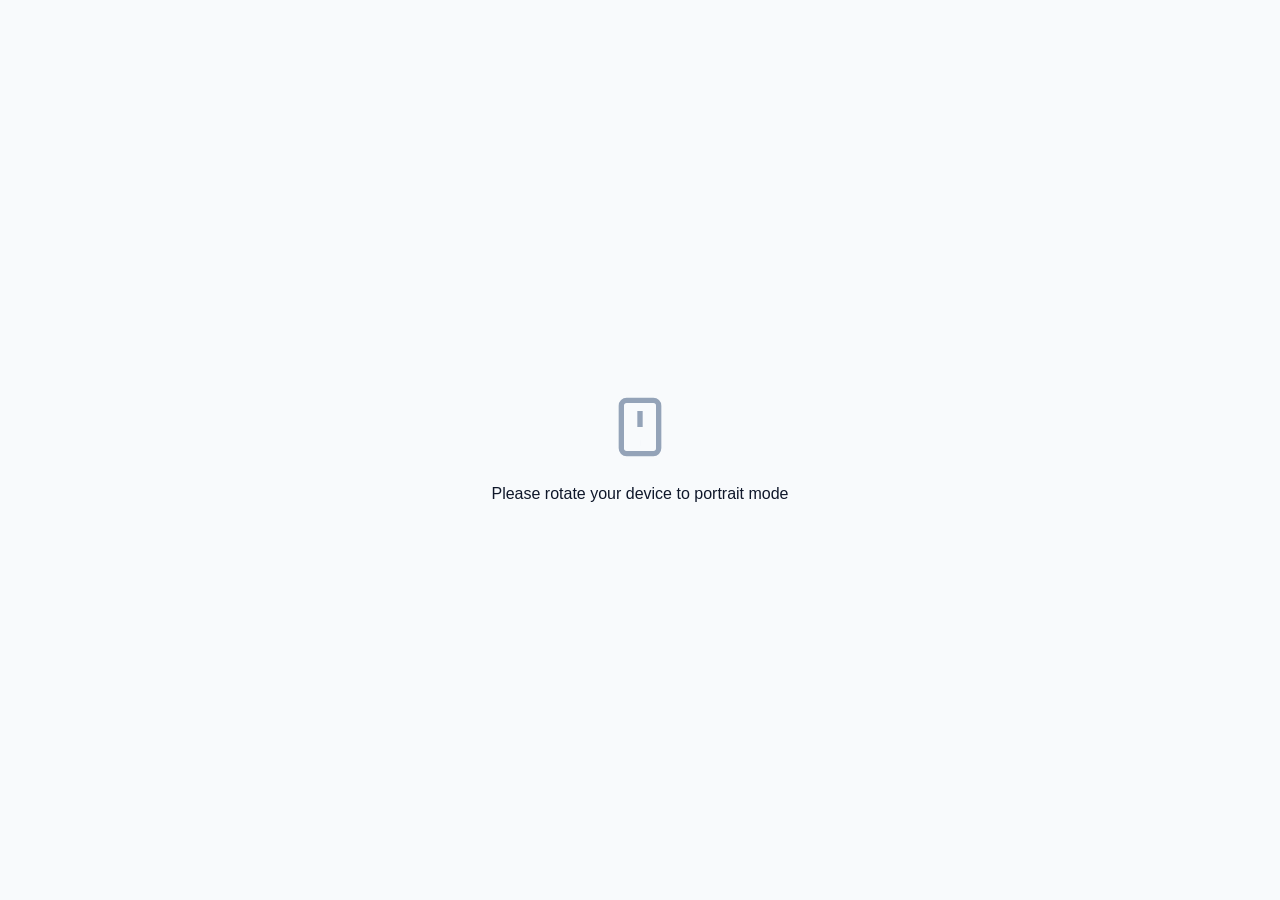
==== commit 6d24f64a: "Update index.html" ====
--- a/index.html
+++ b/index.html
@@ -108,9 +108,9 @@
 
                     <!-- Speedometer Displays -->
                     <div id="speedometer-display" class="speedometer-display">
-                        <!-- Analogue Gauge -->
+                        <!-- Analogue Gauge (FIXED) -->
                         <div id="analogue-gauge" class="gauge-mode active">
-                            <svg class="gauge-svg" viewBox="0 0 300 300">
+                            <svg class="gauge-svg" viewBox="0 0 300 300" aria-label="Speedometer gauge">
                                 <defs>
                                     <linearGradient id="gauge-gradient" x1="0%" y1="0%" x2="100%" y2="0%">
                                         <stop offset="0%" class="gauge-gradient-start"></stop>
@@ -121,10 +121,13 @@
                                 <circle class="gauge-background" cx="150" cy="150" r="130"></circle>
                                 <g class="gauge-ticks"></g>
                                 <g class="gauge-labels"></g>
-                                <line class="gauge-needle" x1="150" y1="150" x2="150" y2="40"></line>
-                                <circle class="gauge-center" cx="150" cy="150" r="8"></circle>
-                                <text class="gauge-speed-value" x="150" y="180" text-anchor="middle">0</text>
-                                <text class="gauge-speed-unit" x="150" y="200" text-anchor="middle">km/h</text>
+                                <!-- Needle group starts at -135 degrees, rotates 0-270 degrees -->
+                                <g class="gauge-needle-group" transform="rotate(-135 150 150)">
+                                    <line class="gauge-needle" x1="150" y1="150" x2="150" y2="30"></line>
+                                </g>
+                                <circle class="gauge-center" cx="150" cy="150" r="10"></circle>
+                                <text class="gauge-speed-value" x="150" y="190" text-anchor="middle" dominant-baseline="middle">0</text>
+                                <text class="gauge-speed-unit" x="150" y="215" text-anchor="middle" dominant-baseline="middle">km/h</text>
                             </svg>
                         </div>
 
--- a/css/main.css
+++ b/css/main.css
@@ -27,42 +27,6 @@
     --gauge-green: #22c55e;
     --gauge-yellow: #f59e0b;
     --gauge-red: #ef4444;
-
-    /* Spacing */
-    --spacing-xs: 4px;
-    --spacing-sm: 8px;
-    --spacing-md: 16px;
-    --spacing-lg: 24px;
-    --spacing-xl: 32px;
-
-    /* Border Radius */
-    --radius-sm: 8px;
-    --radius-md: 12px;
-    --radius-lg: 16px;
-    --radius-xl: 24px;
-    --radius-full: 9999px;
-
-    /* Shadows */
-    --shadow-sm: 0 1px 2px var(--shadow-color);
-    --shadow-md: 0 4px 6px var(--shadow-color);
-    --shadow-lg: 0 10px 15px var(--shadow-color);
-    --shadow-xl: 0 20px 25px var(--shadow-color);
-
-    /* Transitions */
-    --transition-fast: 150ms ease;
-    --transition-normal: 300ms ease;
-    --transition-slow: 500ms ease;
-
-    /* Font Sizes */
-    --font-xs: 12px;
-    --font-sm: 14px;
-    --font-md: 16px;
-    --font-lg: 20px;
-    --font-xl: 24px;
-    --font-2xl: 32px;
-    --font-3xl: 48px;
-    --font-4xl: 64px;
-    --font-5xl: 96px;
 }
 
 /* Dark Theme */
@@ -77,21 +41,7 @@
     --shadow-color: rgba(0, 0, 0, 0.3);
 }
 
-/* Auto Theme (System) */
-@media (prefers-color-scheme: dark) {
-    :root:not([data-theme="light"]) {
-        --bg-primary: #0f172a;
-        --bg-secondary: #1e293b;
-        --bg-tertiary: #334155;
-        --text-primary: #f8fafc;
-        --text-secondary: #cbd5e1;
-        --text-muted: #64748b;
-        --border-color: #334155;
-        --shadow-color: rgba(0, 0, 0, 0.3);
-    }
-}
-
-/* Reset & Base */
+/* Base Styles */
 *, *::before, *::after {
     box-sizing: border-box;
     margin: 0;
@@ -100,20 +50,16 @@
 
 html {
     font-size: 16px;
-    -webkit-tap-highlight-color: transparent;
     overscroll-behavior: none;
 }
 
 body {
-    font-family: -apple-system, BlinkMacSystemFont, 'Segoe UI', Roboto, Oxygen, Ubuntu, Cantarell, sans-serif;
+    font-family: -apple-system, BlinkMacSystemFont, 'Segoe UI', Roboto, sans-serif;
     background-color: var(--bg-primary);
     color: var(--text-primary);
     line-height: 1.5;
     overflow: hidden;
     height: 100vh;
-    height: 100dvh;
-    -webkit-font-smoothing: antialiased;
-    -moz-osx-font-smoothing: grayscale;
 }
 
 /* App Container */
@@ -121,7 +67,6 @@
     display: flex;
     flex-direction: column;
     height: 100%;
-    position: relative;
 }
 
 /* Orientation Warning */
@@ -144,23 +89,21 @@
 
 .orientation-content {
     text-align: center;
-    padding: var(--spacing-xl);
+    padding: 24px;
 }
 
 .orientation-icon {
     width: 64px;
     height: 64px;
     color: var(--text-muted);
-    margin-bottom: var(--spacing-lg);
+    margin-bottom: 16px;
 }
 
 /* Header */
 .app-header {
     background: var(--bg-secondary);
     border-bottom: 1px solid var(--border-color);
-    padding: var(--spacing-md);
-    flex-shrink: 0;
-    z-index: 100;
+    padding: 16px;
 }
 
 .header-content {
@@ -172,32 +115,24 @@
 }
 
 .app-title {
-    font-size: var(--font-lg);
+    font-size: 20px;
     font-weight: 700;
-    color: var(--text-primary);
 }
 
 .header-actions {
     display: flex;
-    gap: var(--spacing-sm);
-    align-items: center;
-}
-
-/* GPS Status Button */
+    gap: 8px;
+}
+
 .gps-status-btn {
     display: flex;
     align-items: center;
-    gap: var(--spacing-xs);
+    gap: 4px;
     background: var(--bg-tertiary);
     border: none;
-    padding: var(--spacing-xs) var(--spacing-sm);
-    border-radius: var(--radius-full);
-    cursor: pointer;
-    transition: var(--transition-fast);
-}
-
-.gps-status-btn:hover {
-    background: var(--border-color);
+    padding: 4px 8px;
+    border-radius: 9999px;
+    cursor: pointer;
 }
 
 .gps-dot {
@@ -208,18 +143,9 @@
     animation: pulse 2s infinite;
 }
 
-.gps-dot.searching {
-    background: var(--accent-warning);
-}
-
-.gps-dot.active {
-    background: var(--accent-success);
-    animation: none;
-}
-
-.gps-dot.error {
-    background: var(--accent-danger);
-}
+.gps-dot.searching { background: var(--accent-warning); }
+.gps-dot.active { background: var(--accent-success); animation: none; }
+.gps-dot.error { background: var(--accent-danger); }
 
 @keyframes pulse {
     0%, 100% { opacity: 1; }
@@ -227,22 +153,16 @@
 }
 
 .gps-text {
-    font-size: var(--font-xs);
+    font-size: 12px;
     color: var(--text-secondary);
 }
 
-/* Theme Toggle */
 .theme-toggle {
     background: none;
     border: none;
-    padding: var(--spacing-xs);
+    padding: 4px;
     cursor: pointer;
     color: var(--text-secondary);
-    transition: var(--transition-fast);
-}
-
-.theme-toggle:hover {
-    color: var(--text-primary);
 }
 
 .theme-icon {
@@ -250,90 +170,59 @@
     height: 20px;
 }
 
-.theme-icon.hidden {
-    display: none;
-}
+.theme-icon.hidden { display: none; }
 
 /* Main Content */
 .main-content {
     flex: 1;
     overflow-y: auto;
-    overflow-x: hidden;
     padding-bottom: 100px;
 }
 
 .tab-content {
     display: none;
-    animation: fadeIn var(--transition-normal);
-}
-
-.tab-content.active {
-    display: block;
-}
+    animation: fadeIn 300ms ease;
+}
+
+.tab-content.active { display: block; }
 
 @keyframes fadeIn {
     from { opacity: 0; transform: translateY(10px); }
     to { opacity: 1; transform: translateY(0); }
 }
 
-/* =============================================
-   Speed Tab Styles
-   ============================================= */
-
+/* Speed Container */
 .speed-container {
     max-width: 600px;
     margin: 0 auto;
-    padding: var(--spacing-md);
+    padding: 16px;
 }
 
 /* Mode Selector */
 .mode-selector {
     display: flex;
-    gap: var(--spacing-xs);
-    margin-bottom: var(--spacing-lg);
+    gap: 4px;
+    margin-bottom: 24px;
     overflow-x: auto;
-    padding-bottom: var(--spacing-xs);
-    -webkit-overflow-scrolling: touch;
 }
 
 .mode-btn {
     display: flex;
     flex-direction: column;
     align-items: center;
-    gap: var(--spacing-xs);
+    gap: 4px;
     background: var(--bg-secondary);
     border: 1px solid var(--border-color);
-    padding: var(--spacing-sm) var(--spacing-md);
-    border-radius: var(--radius-md);
-    cursor: pointer;
-    transition: var(--transition-fast);
+    padding: 8px 16px;
+    border-radius: 12px;
+    cursor: pointer;
     flex-shrink: 0;
-    min-width: 70px;
-}
-
-.mode-btn svg {
-    width: 24px;
-    height: 24px;
-    color: var(--text-muted);
-}
-
-.mode-btn span {
-    font-size: var(--font-xs);
-    color: var(--text-secondary);
-}
-
-.mode-btn.active {
-    background: var(--accent-primary);
-    border-color: var(--accent-primary);
-}
-
-.mode-btn.active svg {
-    color: white;
-}
-
-.mode-btn.active span {
-    color: white;
-}
+}
+
+.mode-btn svg { width: 24px; height: 24px; color: var(--text-muted); }
+.mode-btn span { font-size: 12px; color: var(--text-secondary); }
+.mode-btn.active { background: var(--accent-primary); border-color: var(--accent-primary); }
+.mode-btn.active svg, .mode-btn.active span { color: white; }
 
 /* Speedometer Display */
 .speedometer-display {
@@ -351,9 +240,7 @@
     aspect-ratio: 1;
 }
 
-.gauge-mode.hidden {
-    display: none;
-}
+.gauge-mode.hidden { display: none; }
 
 .gauge-svg {
     width: 100%;
@@ -382,25 +269,21 @@
     font-weight: 500;
 }
 
+/* FIXED: Gauge needle group rotation */
+.gauge-needle-group {
+    transform-origin: 150px 150px;
+    transition: transform 100ms ease-out;
+}
+
 .gauge-needle {
     stroke: var(--accent-primary);
     stroke-width: 4;
     stroke-linecap: round;
-    transform-origin: 150px 150px;
-    transition: transform 0.1s ease-out;
-}
-
-.gauge-needle.classic {
-    stroke-width: 4;
-}
-
-.gauge-needle.modern {
-    stroke-width: 6;
-}
-
-.gauge-needle.dot {
-    stroke-width: 8;
-}
+}
+
+.gauge-needle.classic { stroke-width: 4; }
+.gauge-needle.modern { stroke-width: 6; }
+.gauge-needle.dot { stroke-width: 8; }
 
 .gauge-center {
     fill: var(--accent-primary);
@@ -426,32 +309,26 @@
 .gauge-gradient-end { stop-color: var(--gauge-red); }
 
 /* Digital Display */
-.digital-mode {
-    text-align: center;
-    padding: var(--spacing-xl);
-}
-
-.digital-mode.hidden {
-    display: none;
-}
+.digital-mode { text-align: center; padding: 32px; }
+.digital-mode.hidden { display: none; }
 
 .digital-speed-container {
     display: flex;
     align-items: baseline;
     justify-content: center;
-    gap: var(--spacing-xs);
-    margin-bottom: var(--spacing-lg);
+    gap: 4px;
+    margin-bottom: 32px;
 }
 
 .digital-speed {
-    font-size: var(--font-5xl);
+    font-size: 96px;
     font-weight: 700;
     color: var(--text-primary);
     line-height: 1;
 }
 
 .digital-unit {
-    font-size: var(--font-xl);
+    font-size: 24px;
     font-weight: 500;
     color: var(--text-muted);
 }
@@ -459,49 +336,42 @@
 .digital-stats {
     display: flex;
     justify-content: center;
-    gap: var(--spacing-xl);
+    gap: 32px;
 }
 
 .digital-stat {
     display: flex;
     flex-direction: column;
     align-items: center;
-    gap: var(--spacing-xs);
+    gap: 4px;
 }
 
 .stat-label {
-    font-size: var(--font-xs);
+    font-size: 12px;
     color: var(--text-muted);
     text-transform: uppercase;
-    letter-spacing: 0.05em;
 }
 
 .stat-value {
-    font-size: var(--font-lg);
+    font-size: 20px;
     font-weight: 600;
     color: var(--text-primary);
 }
 
 /* Minimalist Display */
-.minimalist-mode {
-    text-align: center;
-}
-
-.minimalist-mode.hidden {
-    display: none;
-}
+.minimalist-mode { text-align: center; }
+.minimalist-mode.hidden { display: none; }
 
 .minimal-speed {
-    font-size: var(--font-4xl);
+    font-size: 64px;
     font-weight: 300;
     color: var(--text-primary);
-    letter-spacing: -0.02em;
 }
 
 .minimal-unit {
-    font-size: var(--font-md);
+    font-size: 16px;
     color: var(--text-muted);
-    margin-left: var(--spacing-xs);
+    margin-left: 4px;
 }
 
 .minimal-gps-dot {
@@ -510,29 +380,25 @@
     border-radius: 50%;
     background: var(--accent-success);
     display: inline-block;
-    margin-left: var(--spacing-md);
+    margin-left: 16px;
     animation: pulse 2s infinite;
 }
 
 /* HUD Display */
 .hud-mode {
     background: linear-gradient(135deg, #1e293b 0%, #0f172a 100%);
-    border-radius: var(--radius-lg);
-    padding: var(--spacing-xl);
+    border-radius: 16px;
+    padding: 32px;
     text-align: center;
     width: 100%;
 }
 
-.hud-mode.hidden {
-    display: none;
-}
-
-.hud-speed-container {
-    margin-bottom: var(--spacing-md);
-}
+.hud-mode.hidden { display: none; }
+
+.hud-speed-container { margin-bottom: 16px; }
 
 .hud-speed {
-    font-size: var(--font-5xl);
+    font-size: 96px;
     font-weight: 700;
     color: #22c55e;
     font-family: 'Courier New', monospace;
@@ -540,75 +406,59 @@
 }
 
 .hud-unit {
-    font-size: var(--font-lg);
+    font-size: 24px;
     color: #64748b;
     font-family: 'Courier New', monospace;
 }
 
 .hud-indicator {
-    padding: var(--spacing-sm) var(--spacing-md);
+    padding: 8px 16px;
     background: rgba(34, 197, 94, 0.1);
-    border-radius: var(--radius-full);
+    border-radius: 9999px;
     display: inline-block;
 }
 
 .hud-status {
-    font-size: var(--font-xs);
+    font-size: 12px;
     color: #22c55e;
     letter-spacing: 0.1em;
 }
 
 /* Graph Display */
-.graph-mode {
-    position: relative;
-    width: 100%;
-    padding: var(--spacing-md);
-}
-
-.graph-mode.hidden {
-    display: none;
-}
+.graph-mode { position: relative; width: 100%; padding: 16px; }
+.graph-mode.hidden { display: none; }
 
 .speed-graph {
     width: 100%;
     height: 250px;
     background: var(--bg-secondary);
-    border-radius: var(--radius-md);
+    border-radius: 12px;
     border: 1px solid var(--border-color);
 }
 
 .graph-overlay {
     position: absolute;
-    top: var(--spacing-md);
-    left: var(--spacing-md);
+    top: 16px;
+    left: 16px;
     background: var(--accent-primary);
     color: white;
-    padding: var(--spacing-xs) var(--spacing-sm);
-    border-radius: var(--radius-sm);
-    font-size: var(--font-sm);
+    padding: 4px 8px;
+    border-radius: 8px;
+    font-size: 14px;
     font-weight: 600;
 }
 
 /* Compass Display */
-.compass-mode {
-    text-align: center;
-    padding: var(--spacing-lg);
-}
-
-.compass-mode.hidden {
-    display: none;
-}
+.compass-mode { text-align: center; padding: 24px; }
+.compass-mode.hidden { display: none; }
 
 .compass-rose {
     width: 200px;
     height: 200px;
-    margin: 0 auto var(--spacing-lg);
-}
-
-.compass-rose svg {
-    width: 100%;
-    height: 100%;
-}
+    margin: 0 auto 24px;
+}
+
+.compass-rose svg { width: 100%; height: 100%; }
 
 .compass-circle {
     fill: var(--bg-secondary);
@@ -625,28 +475,13 @@
 .compass-arrow {
     fill: var(--accent-danger);
     transform-origin: 100px 100px;
-    transition: transform 0.3s ease;
-}
-
-.compass-speed {
-    margin-bottom: var(--spacing-sm);
-}
-
-.compass-speed-value {
-    font-size: var(--font-3xl);
-    font-weight: 700;
-    color: var(--text-primary);
-}
-
-.compass-speed-unit {
-    font-size: var(--font-md);
-    color: var(--text-muted);
-}
-
-.compass-heading {
-    font-size: var(--font-lg);
-    color: var(--text-secondary);
-}
+    transition: transform 300ms ease;
+}
+
+.compass-speed { margin-bottom: 8px; }
+.compass-speed-value { font-size: 48px; font-weight: 700; color: var(--text-primary); }
+.compass-speed-unit { font-size: 16px; color: var(--text-muted); }
+.compass-heading { font-size: 20px; color: var(--text-secondary); }
 
 /* Overspeed Warning */
 .overspeed-warning {
@@ -656,31 +491,21 @@
     transform: translate(-50%, -50%);
     background: var(--accent-danger);
     color: white;
-    padding: var(--spacing-xl) var(--spacing-2xl);
-    border-radius: var(--radius-lg);
+    padding: 32px 48px;
+    border-radius: 16px;
     display: flex;
     flex-direction: column;
     align-items: center;
-    gap: var(--spacing-md);
+    gap: 16px;
     z-index: 1000;
-    animation: flash 0.5s infinite;
+    animation: flash 500ms infinite;
     box-shadow: 0 0 40px rgba(239, 68, 68, 0.5);
 }
 
-.overspeed-warning.hidden {
-    display: none;
-}
-
-.warning-icon {
-    width: 64px;
-    height: 64px;
-}
-
-.warning-text {
-    font-size: var(--font-2xl);
-    font-weight: 700;
-    letter-spacing: 0.05em;
-}
+.overspeed-warning.hidden { display: none; }
+
+.warning-icon { width: 64px; height: 64px; }
+.warning-text { font-size: 32px; font-weight: 700; letter-spacing: 0.05em; }
 
 @keyframes flash {
     0%, 100% { opacity: 1; }
@@ -691,156 +516,83 @@
 .quick-actions {
     display: flex;
     justify-content: center;
-    gap: var(--spacing-md);
-    margin-top: var(--spacing-xl);
+    gap: 16px;
+    margin-top: 32px;
 }
 
 .quick-action-btn {
     display: flex;
     flex-direction: column;
     align-items: center;
-    gap: var(--spacing-xs);
+    gap: 4px;
     background: var(--bg-secondary);
     border: 1px solid var(--border-color);
-    padding: var(--spacing-md);
-    border-radius: var(--radius-lg);
-    cursor: pointer;
-    transition: var(--transition-fast);
+    padding: 16px;
+    border-radius: 16px;
+    cursor: pointer;
     min-width: 80px;
 }
 
-.quick-action-btn:hover {
-    background: var(--bg-tertiary);
-    transform: translateY(-2px);
-}
-
-.quick-action-btn svg {
-    width: 24px;
-    height: 24px;
-    color: var(--text-secondary);
-}
-
-.quick-action-btn span {
-    font-size: var(--font-xs);
-    color: var(--text-secondary);
-}
-
-/* =============================================
-   Trip Tab Styles
-   ============================================= */
-
+.quick-action-btn:hover { background: var(--bg-tertiary); }
+.quick-action-btn svg { width: 24px; height: 24px; color: var(--text-secondary); }
+.quick-action-btn span { font-size: 12px; color: var(--text-secondary); }
+
+/* Trip Container */
 .trip-container {
     max-width: 600px;
     margin: 0 auto;
-    padding: var(--spacing-md);
+    padding: 16px;
 }
 
 .trip-controls {
     background: var(--bg-secondary);
-    border-radius: var(--radius-lg);
-    padding: var(--spacing-lg);
-    margin-bottom: var(--spacing-lg);
-    box-shadow: var(--shadow-md);
-}
-
-.odometer-display {
-    text-align: center;
-    margin-bottom: var(--spacing-lg);
-}
-
-.odometer-label {
-    display: block;
-    font-size: var(--font-xs);
-    color: var(--text-muted);
-    text-transform: uppercase;
-    letter-spacing: 0.05em;
-    margin-bottom: var(--spacing-xs);
-}
-
-.odometer-value {
-    font-size: var(--font-4xl);
-    font-weight: 700;
-    color: var(--text-primary);
-}
-
-.odometer-unit {
-    font-size: var(--font-md);
-    color: var(--text-muted);
-    margin-left: var(--spacing-xs);
-}
+    border-radius: 16px;
+    padding: 24px;
+    margin-bottom: 24px;
+    box-shadow: 0 4px 6px var(--shadow-color);
+}
+
+.odometer-display { text-align: center; margin-bottom: 24px; }
+.odometer-label { display: block; font-size: 12px; color: var(--text-muted); text-transform: uppercase; margin-bottom: 4px; }
+.odometer-value { font-size: 64px; font-weight: 700; color: var(--text-primary); }
+.odometer-unit { font-size: 16px; color: var(--text-muted); margin-left: 4px; }
 
 .trip-buttons {
     display: flex;
     justify-content: center;
-    gap: var(--spacing-md);
+    gap: 16px;
 }
 
 .trip-btn {
     display: flex;
     flex-direction: column;
     align-items: center;
-    gap: var(--spacing-xs);
-    padding: var(--spacing-md) var(--spacing-lg);
+    gap: 4px;
+    padding: 16px 24px;
     border: none;
-    border-radius: var(--radius-lg);
-    cursor: pointer;
-    transition: var(--transition-fast);
+    border-radius: 16px;
+    cursor: pointer;
     font-weight: 600;
 }
 
-.trip-btn svg {
-    width: 24px;
-    height: 24px;
-}
-
-.trip-btn span {
-    font-size: var(--font-sm);
-}
-
-.start-btn {
-    background: var(--accent-success);
-    color: white;
-}
-
-.start-btn:hover {
-    background: #16a34a;
-}
-
-.pause-btn, .resume-btn {
-    background: var(--accent-warning);
-    color: white;
-}
-
-.pause-btn:hover, .resume-btn:hover {
-    opacity: 0.9;
-}
-
-.stop-btn {
-    background: var(--accent-danger);
-    color: white;
-}
-
-.stop-btn:hover {
-    background: #dc2626;
-}
-
-.trip-btn.hidden {
-    display: none;
-}
+.trip-btn svg { width: 24px; height: 24px; }
+.trip-btn span { font-size: 14px; }
+.start-btn { background: var(--accent-success); color: white; }
+.pause-btn, .resume-btn { background: var(--accent-warning); color: white; }
+.stop-btn { background: var(--accent-danger); color: white; }
+.trip-btn.hidden { display: none; }
 
 /* Active Trip Info */
 .active-trip-info {
     background: var(--bg-secondary);
-    border-radius: var(--radius-lg);
-    padding: var(--spacing-lg);
-    margin-bottom: var(--spacing-lg);
-    box-shadow: var(--shadow-md);
-    animation: slideIn var(--transition-normal);
-}
-
-.active-trip-info.hidden {
-    display: none;
-}
+    border-radius: 16px;
+    padding: 24px;
+    margin-bottom: 24px;
+    box-shadow: 0 4px 6px var(--shadow-color);
+    animation: slideIn 300ms ease;
+}
+
+.active-trip-info.hidden { display: none; }
 
 @keyframes slideIn {
     from { opacity: 0; transform: translateY(-10px); }
@@ -850,429 +602,172 @@
 .trip-stat-grid {
     display: grid;
     grid-template-columns: repeat(2, 1fr);
-    gap: var(--spacing-lg);
+    gap: 24px;
 }
 
 .trip-stat {
     display: flex;
     flex-direction: column;
     align-items: center;
-    gap: var(--spacing-xs);
-}
-
-.trip-stat-label {
-    font-size: var(--font-xs);
-    color: var(--text-muted);
-    text-transform: uppercase;
-}
-
-.trip-stat-value {
-    font-size: var(--font-2xl);
-    font-weight: 700;
-    color: var(--text-primary);
-}
-
-.trip-stat-unit {
-    font-size: var(--font-sm);
-    color: var(--text-secondary);
-}
-
-/* Trip List Section */
+    gap: 4px;
+}
+
+.trip-stat-label { font-size: 12px; color: var(--text-muted); text-transform: uppercase; }
+.trip-stat-value { font-size: 32px; font-weight: 700; color: var(--text-primary); }
+.trip-stat-unit { font-size: 14px; color: var(--text-secondary); }
+
+/* Trip List */
 .trip-list-section {
     background: var(--bg-secondary);
-    border-radius: var(--radius-lg);
-    padding: var(--spacing-md);
-    box-shadow: var(--shadow-md);
+    border-radius: 16px;
+    padding: 16px;
+    box-shadow: 0 4px 6px var(--shadow-color);
 }
 
 .section-header {
     display: flex;
     justify-content: space-between;
     align-items: center;
-    margin-bottom: var(--spacing-md);
-    padding: 0 var(--spacing-sm);
-}
-
-.section-title {
-    font-size: var(--font-lg);
-    font-weight: 600;
-    color: var(--text-primary);
-}
-
-.section-actions {
-    display: flex;
-    gap: var(--spacing-xs);
-}
-
+    margin-bottom: 16px;
+    padding: 0 8px;
+}
+
+.section-title { font-size: 20px; font-weight: 600; }
+.section-actions { display: flex; gap: 8px; }
 .filter-btn, .search-btn {
     background: var(--bg-tertiary);
     border: none;
-    padding: var(--spacing-xs);
-    border-radius: var(--radius-md);
-    cursor: pointer;
-    transition: var(--transition-fast);
-}
-
-.filter-btn:hover, .search-btn:hover {
-    background: var(--border-color);
-}
-
-.filter-btn svg, .search-btn svg {
-    width: 20px;
-    height: 20px;
-    color: var(--text-secondary);
-}
-
-/* Trip List */
-.trip-list {
-    display: flex;
-    flex-direction: column;
-    gap: var(--spacing-sm);
-}
+    padding: 8px;
+    border-radius: 12px;
+    cursor: pointer;
+}
+.filter-btn svg, .search-btn svg { width: 20px; height: 20px; color: var(--text-secondary); }
+
+.trip-list { display: flex; flex-direction: column; gap: 8px; }
 
 .trip-item {
     display: flex;
     justify-content: space-between;
     align-items: center;
-    padding: var(--spacing-md);
+    padding: 16px;
     background: var(--bg-tertiary);
-    border-radius: var(--radius-md);
-    cursor: pointer;
-    transition: var(--transition-fast);
-}
-
-.trip-item:hover {
-    background: var(--border-color);
-}
-
-.trip-item-info {
-    flex: 1;
-}
-
-.trip-item-date {
-    font-size: var(--font-sm);
-    font-weight: 600;
-    color: var(--text-primary);
-    margin-bottom: var(--spacing-xs);
-}
-
-.trip-item-stats {
-    display: flex;
-    gap: var(--spacing-md);
-}
-
-.trip-item-stat {
-    font-size: var(--font-xs);
-    color: var(--text-secondary);
-}
-
-.trip-item-actions {
-    display: flex;
-    gap: var(--spacing-xs);
-}
-
+    border-radius: 12px;
+    cursor: pointer;
+}
+
+.trip-item:hover { background: var(--border-color); }
+.trip-item-info { flex: 1; }
+.trip-item-date { font-size: 14px; font-weight: 600; margin-bottom: 4px; }
+.trip-item-stats { display: flex; gap: 16px; }
+.trip-item-stat { font-size: 12px; color: var(--text-secondary); }
+.trip-item-actions { display: flex; gap: 4px; }
 .trip-item-action {
     background: none;
     border: none;
-    padding: var(--spacing-xs);
+    padding: 4px;
     cursor: pointer;
     opacity: 0.6;
-    transition: var(--transition-fast);
-}
-
-.trip-item-action:hover {
-    opacity: 1;
-}
-
-.trip-item-action svg {
-    width: 18px;
-    height: 18px;
+}
+.trip-item-action:hover { opacity: 1; }
+.trip-item-action svg { width: 18px; height: 18px; color: var(--text-secondary); }
+
+.trip-list-empty { text-align: center; padding: 48px; color: var(--text-muted); }
+.trip-list-empty.hidden { display: none; }
+.empty-icon { width: 48px; height: 48px; margin-bottom: 16px; opacity: 0.5; }
+.trip-list-empty p { font-size: 14px; }
+
+/* Stats Container */
+.stats-container { max-width: 600px; margin: 0 auto; padding: 16px; }
+
+.time-filter {
+    display: flex;
+    gap: 8px;
+    margin-bottom: 24px;
+    overflow-x: auto;
+}
+
+.filter-chip {
+    background: var(--bg-secondary);
+    border: 1px solid var(--border-color);
+    padding: 8px 16px;
+    border-radius: 9999px;
+    font-size: 14px;
     color: var(--text-secondary);
-}
-
-.trip-list-empty {
-    text-align: center;
-    padding: var(--spacing-xl);
-    color: var(--text-muted);
-}
-
-.trip-list-empty.hidden {
-    display: none;
-}
-
-.empty-icon {
-    width: 48px;
-    height: 48px;
-    margin-bottom: var(--spacing-md);
-    opacity: 0.5;
-}
-
-.trip-list-empty p {
-    font-size: var(--font-sm);
-}
-
-/* =============================================
-   Stats Tab Styles
-   ============================================= */
-
-.stats-container {
-    max-width: 600px;
-    margin: 0 auto;
-    padding: var(--spacing-md);
-}
-
-/* Time Filter */
-.time-filter {
-    display: flex;
-    gap: var(--spacing-xs);
-    margin-bottom: var(--spacing-lg);
-    overflow-x: auto;
-    padding-bottom: var(--spacing-xs);
-}
-
-.filter-chip {
-    background: var(--bg-secondary);
-    border: 1px solid var(--border-color);
-    padding: var(--spacing-xs) var(--spacing-md);
-    border-radius: var(--radius-full);
-    font-size: var(--font-sm);
-    color: var(--text-secondary);
-    cursor: pointer;
-    transition: var(--transition-fast);
+    cursor: pointer;
     flex-shrink: 0;
 }
 
-.filter-chip.active {
-    background: var(--accent-primary);
-    border-color: var(--accent-primary);
-    color: white;
-}
-
-/* Stats Overview */
+.filter-chip.active { background: var(--accent-primary); border-color: var(--accent-primary); color: white; }
+
 .stats-overview {
     display: grid;
     grid-template-columns: repeat(2, 1fr);
-    gap: var(--spacing-md);
-    margin-bottom: var(--spacing-lg);
+    gap: 16px;
+    margin-bottom: 24px;
 }
 
 .overview-card {
     background: var(--bg-secondary);
-    border-radius: var(--radius-lg);
-    padding: var(--spacing-md);
+    border-radius: 16px;
+    padding: 16px;
     text-align: center;
-    box-shadow: var(--shadow-sm);
-}
-
-.overview-label {
-    display: block;
-    font-size: var(--font-xs);
-    color: var(--text-muted);
-    margin-bottom: var(--spacing-xs);
-}
-
-.overview-value {
-    display: block;
-    font-size: var(--font-2xl);
-    font-weight: 700;
-    color: var(--text-primary);
-}
-
-.overview-unit {
-    font-size: var(--font-sm);
+    box-shadow: 0 1px 2px var(--shadow-color);
+}
+
+.overview-label { display: block; font-size: 12px; color: var(--text-muted); margin-bottom: 4px; }
+.overview-value { display: block; font-size: 32px; font-weight: 700; color: var(--text-primary); }
+.overview-unit { font-size: 14px; color: var(--text-secondary); }
+
+.stats-charts { display: flex; flex-direction: column; gap: 24px; margin-bottom: 24px; }
+.chart-card { background: var(--bg-secondary); border-radius: 16px; padding: 16px; box-shadow: 0 1px 2px var(--shadow-color); }
+.chart-title { font-size: 16px; font-weight: 600; margin-bottom: 16px; }
+.stats-chart { width: 100%; height: 200px; }
+
+.insights-section { background: var(--bg-secondary); border-radius: 16px; padding: 16px; margin-bottom: 24px; box-shadow: 0 1px 2px var(--shadow-color); }
+.insights-title { font-size: 16px; font-weight: 600; margin-bottom: 16px; }
+.insights-grid { display: grid; grid-template-columns: repeat(2, 1fr); gap: 16px; }
+.insight-card { background: var(--bg-tertiary); border-radius: 12px; padding: 16px; text-align: center; }
+.insight-label { display: block; font-size: 12px; color: var(--text-muted); margin-bottom: 4px; }
+.insight-value { display: block; font-size: 20px; font-weight: 600; color: var(--text-primary); }
+
+.export-section { display: flex; gap: 16px; justify-content: center; }
+.export-btn {
+    display: flex;
+    align-items: center;
+    gap: 8px;
+    background: var(--bg-secondary);
+    border: 1px solid var(--border-color);
+    padding: 8px 16px;
+    border-radius: 12px;
+    cursor: pointer;
+    font-size: 14px;
     color: var(--text-secondary);
 }
-
-/* Stats Charts */
-.stats-charts {
-    display: flex;
-    flex-direction: column;
-    gap: var(--spacing-lg);
-    margin-bottom: var(--spacing-lg);
-}
-
-.chart-card {
-    background: var(--bg-secondary);
-    border-radius: var(--radius-lg);
-    padding: var(--spacing-md);
-    box-shadow: var(--shadow-sm);
-}
-
-.chart-title {
-    font-size: var(--font-md);
-    font-weight: 600;
-    color: var(--text-primary);
-    margin-bottom: var(--spacing-md);
-}
-
-.stats-chart {
-    width: 100%;
-    height: 200px;
-}
-
-/* Insights Section */
-.insights-section {
-    background: var(--bg-secondary);
-    border-radius: var(--radius-lg);
-    padding: var(--spacing-md);
-    margin-bottom: var(--spacing-lg);
-    box-shadow: var(--shadow-sm);
-}
-
-.insights-title {
-    font-size: var(--font-md);
-    font-weight: 600;
-    color: var(--text-primary);
-    margin-bottom: var(--spacing-md);
-}
-
-.insights-grid {
-    display: grid;
-    grid-template-columns: repeat(2, 1fr);
-    gap: var(--spacing-md);
-}
-
-.insight-card {
-    background: var(--bg-tertiary);
-    border-radius: var(--radius-md);
-    padding: var(--spacing-md);
-    text-align: center;
-}
-
-.insight-label {
-    display: block;
-    font-size: var(--font-xs);
-    color: var(--text-muted);
-    margin-bottom: var(--spacing-xs);
-}
-
-.insight-value {
-    display: block;
-    font-size: var(--font-lg);
-    font-weight: 600;
-    color: var(--text-primary);
-}
-
-/* Export Section */
-.export-section {
-    display: flex;
-    gap: var(--spacing-md);
-    justify-content: center;
-}
-
-.export-btn {
-    display: flex;
-    align-items: center;
-    gap: var(--spacing-xs);
-    background: var(--bg-secondary);
-    border: 1px solid var(--border-color);
-    padding: var(--spacing-sm) var(--spacing-md);
-    border-radius: var(--radius-md);
-    cursor: pointer;
-    transition: var(--transition-fast);
-    font-size: var(--font-sm);
-    color: var(--text-secondary);
-}
-
-.export-btn:hover {
-    background: var(--bg-tertiary);
-    color: var(--text-primary);
-}
-
-.export-btn svg {
-    width: 18px;
-    height: 18px;
-}
-
-/* =============================================
-   Settings Tab Styles
-   ============================================= */
-
-.settings-container {
-    max-width: 600px;
-    margin: 0 auto;
-    padding: var(--spacing-md);
-}
-
-.settings-section {
-    background: var(--bg-secondary);
-    border-radius: var(--radius-lg);
-    padding: var(--spacing-md);
-    margin-bottom: var(--spacing-lg);
-    box-shadow: var(--shadow-sm);
-}
-
-.settings-section-title {
-    font-size: var(--font-md);
-    font-weight: 600;
-    color: var(--text-primary);
-    margin-bottom: var(--spacing-md);
-    padding-bottom: var(--spacing-sm);
-    border-bottom: 1px solid var(--border-color);
-}
-
-.settings-item {
-    display: flex;
-    justify-content: space-between;
-    align-items: center;
-    padding: var(--spacing-sm) 0;
-    border-bottom: 1px solid var(--border-color);
-}
-
-.settings-item:last-of-type {
-    border-bottom: none;
-}
-
-.settings-item-content {
-    flex: 1;
-    padding-right: var(--spacing-md);
-}
-
-.settings-item-label {
-    display: block;
-    font-size: var(--font-sm);
-    font-weight: 500;
-    color: var(--text-primary);
-    margin-bottom: var(--spacing-xs);
-}
-
-.settings-item-desc {
-    display: block;
-    font-size: var(--font-xs);
-    color: var(--text-muted);
-}
-
-.settings-item-value {
-    font-size: var(--font-sm);
-    color: var(--text-secondary);
-}
+.export-btn:hover { background: var(--bg-tertiary); color: var(--text-primary); }
+.export-btn svg { width: 18px; height: 18px; }
+
+/* Settings Container */
+.settings-container { max-width: 600px; margin: 0 auto; padding: 16px; }
+.settings-section { background: var(--bg-secondary); border-radius: 16px; padding: 16px; margin-bottom: 24px; box-shadow: 0 1px 2px var(--shadow-color); }
+.settings-section-title { font-size: 16px; font-weight: 600; margin-bottom: 16px; padding-bottom: 8px; border-bottom: 1px solid var(--border-color); }
+.settings-item { display: flex; justify-content: space-between; align-items: center; padding: 8px 0; border-bottom: 1px solid var(--border-color); }
+.settings-item:last-of-type { border-bottom: none; }
+.settings-item-content { flex: 1; padding-right: 16px; }
+.settings-item-label { display: block; font-size: 14px; font-weight: 500; margin-bottom: 4px; }
+.settings-item-desc { display: block; font-size: 12px; color: var(--text-muted); }
+.settings-item-value { font-size: 14px; color: var(--text-secondary); }
 
 /* Toggle Switch */
-.toggle-switch {
-    position: relative;
-    width: 50px;
-    height: 28px;
-    flex-shrink: 0;
-}
-
-.toggle-switch input {
-    opacity: 0;
-    width: 0;
-    height: 0;
-}
-
+.toggle-switch { position: relative; width: 50px; height: 28px; flex-shrink: 0; }
+.toggle-switch input { opacity: 0; width: 0; height: 0; }
 .toggle-slider {
     position: absolute;
     cursor: pointer;
-    top: 0;
-    left: 0;
-    right: 0;
-    bottom: 0;
+    top: 0; left: 0; right: 0; bottom: 0;
     background: var(--border-color);
-    border-radius: var(--radius-full);
-    transition: var(--transition-fast);
-}
-
+    border-radius: 9999px;
+    transition: 150ms ease;
+}
 .toggle-slider:before {
     position: absolute;
     content: "";
@@ -1282,76 +777,50 @@
     bottom: 3px;
     background: white;
     border-radius: 50%;
-    transition: var(--transition-fast);
-    box-shadow: var(--shadow-sm);
-}
-
-.toggle-switch input:checked + .toggle-slider {
-    background: var(--accent-primary);
-}
-
-.toggle-switch input:checked + .toggle-slider:before {
-    transform: translateX(22px);
-}
+    transition: 150ms ease;
+    box-shadow: 0 1px 2px var(--shadow-color);
+}
+.toggle-switch input:checked + .toggle-slider { background: var(--accent-primary); }
+.toggle-switch input:checked + .toggle-slider:before { transform: translateX(22px); }
 
 /* Settings Input */
 .settings-input {
     width: 80px;
-    padding: var(--spacing-xs) var(--spacing-sm);
+    padding: 4px 8px;
     background: var(--bg-tertiary);
     border: 1px solid var(--border-color);
-    border-radius: var(--radius-md);
-    font-size: var(--font-sm);
+    border-radius: 12px;
+    font-size: 14px;
     color: var(--text-primary);
     text-align: center;
 }
-
-.settings-input:focus {
-    outline: none;
-    border-color: var(--accent-primary);
-}
+.settings-input:focus { outline: none; border-color: var(--accent-primary); }
 
 /* Settings Select */
 .settings-select {
-    padding: var(--spacing-xs) var(--spacing-sm);
+    padding: 4px 8px;
     background: var(--bg-tertiary);
     border: 1px solid var(--border-color);
-    border-radius: var(--radius-md);
-    font-size: var(--font-sm);
+    border-radius: 12px;
+    font-size: 14px;
     color: var(--text-primary);
     cursor: pointer;
 }
-
-.settings-select:focus {
-    outline: none;
-    border-color: var(--accent-primary);
-}
+.settings-select:focus { outline: none; border-color: var(--accent-primary); }
 
 /* Unit Toggle */
-.unit-toggle {
-    display: flex;
-    background: var(--bg-tertiary);
-    border-radius: var(--radius-md);
-    padding: 2px;
-}
-
+.unit-toggle { display: flex; background: var(--bg-tertiary); border-radius: 12px; padding: 2px; }
 .unit-btn {
     flex: 1;
-    padding: var(--spacing-xs) var(--spacing-sm);
+    padding: 4px 8px;
     background: none;
     border: none;
-    border-radius: var(--radius-sm);
-    font-size: var(--font-sm);
+    border-radius: 8px;
+    font-size: 14px;
     color: var(--text-secondary);
     cursor: pointer;
-    transition: var(--transition-fast);
-}
-
-.unit-btn.active {
-    background: var(--bg-secondary);
-    color: var(--text-primary);
-    box-shadow: var(--shadow-sm);
-}
+}
+.unit-btn.active { background: var(--bg-secondary); color: var(--text-primary); box-shadow: 0 1px 2px var(--shadow-color); }
 
 /* Settings Slider */
 .settings-slider {
@@ -1360,10 +829,9 @@
     -webkit-appearance: none;
     appearance: none;
     background: var(--bg-tertiary);
-    border-radius: var(--radius-full);
-    cursor: pointer;
-}
-
+    border-radius: 9999px;
+    cursor: pointer;
+}
 .settings-slider::-webkit-slider-thumb {
     -webkit-appearance: none;
     appearance: none;
@@ -1372,98 +840,49 @@
     background: var(--accent-primary);
     border-radius: 50%;
     cursor: pointer;
-    box-shadow: var(--shadow-sm);
+    box-shadow: 0 1px 2px var(--shadow-color);
 }
 
 /* Settings Color */
-.settings-color {
-    width: 40px;
-    height: 40px;
-    border: none;
-    border-radius: var(--radius-md);
-    cursor: pointer;
-    background: none;
-}
+.settings-color { width: 40px; height: 40px; border: none; border-radius: 12px; cursor: pointer; }
 
 /* Settings Button */
 .settings-btn {
     display: flex;
     align-items: center;
-    gap: var(--spacing-sm);
+    gap: 8px;
     width: 100%;
-    padding: var(--spacing-md);
-    margin-top: var(--spacing-sm);
+    padding: 16px;
+    margin-top: 8px;
     background: var(--bg-tertiary);
     border: none;
-    border-radius: var(--radius-md);
-    cursor: pointer;
-    transition: var(--transition-fast);
-    font-size: var(--font-sm);
+    border-radius: 12px;
+    cursor: pointer;
+    font-size: 14px;
     color: var(--text-primary);
 }
-
-.settings-btn:hover {
-    background: var(--border-color);
-}
-
-.settings-btn svg {
-    width: 20px;
-    height: 20px;
-    color: var(--text-secondary);
-}
-
-.settings-btn.danger {
-    color: var(--accent-danger);
-}
-
-.settings-btn.danger:hover {
-    background: rgba(239, 68, 68, 0.1);
-}
+.settings-btn:hover { background: var(--border-color); }
+.settings-btn svg { width: 20px; height: 20px; color: var(--text-secondary); }
+.settings-btn.danger { color: var(--accent-danger); }
+.settings-btn.danger:hover { background: rgba(239, 68, 68, 0.1); }
 
 /* About Section */
-.about-info {
-    text-align: center;
-    padding: var(--spacing-md);
-}
-
-.about-version {
-    font-size: var(--font-lg);
-    font-weight: 600;
-    color: var(--text-primary);
-    margin-bottom: var(--spacing-xs);
-}
-
-.about-build {
-    font-size: var(--font-xs);
-    color: var(--text-muted);
-    margin-bottom: var(--spacing-md);
-}
-
-.about-desc {
-    font-size: var(--font-sm);
-    color: var(--text-secondary);
-    margin-bottom: var(--spacing-xs);
-}
-
-.about-note {
-    font-size: var(--font-xs);
-    color: var(--text-muted);
-    font-style: italic;
-}
-
-/* =============================================
-   Bottom Navigation
-   ============================================= */
-
+.about-info { text-align: center; padding: 16px; }
+.about-version { font-size: 20px; font-weight: 600; margin-bottom: 4px; }
+.about-build { font-size: 12px; color: var(--text-muted); margin-bottom: 16px; }
+.about-desc { font-size: 14px; color: var(--text-secondary); margin-bottom: 8px; }
+.about-note { font-size: 12px; color: var(--text-muted); font-style: italic; }
+
+/* Bottom Navigation */
 .bottom-nav {
     position: fixed;
-    bottom: var(--spacing-lg);
+    bottom: 24px;
     left: 0;
     right: 0;
     display: flex;
     justify-content: center;
     z-index: 200;
-    padding: 0 var(--spacing-md);
+    padding: 0 16px;
 }
 
 .nav-container {
@@ -1472,9 +891,9 @@
     backdrop-filter: blur(20px);
     -webkit-backdrop-filter: blur(20px);
     border: 1px solid rgba(255, 255, 255, 0.3);
-    border-radius: var(--radius-full);
-    padding: var(--spacing-xs);
-    box-shadow: var(--shadow-lg), 0 0 0 1px rgba(0, 0, 0, 0.05);
+    border-radius: 9999px;
+    padding: 8px;
+    box-shadow: 0 10px 15px var(--shadow-color), 0 0 0 1px rgba(0, 0, 0, 0.05);
 }
 
 [data-theme="dark"] .nav-container {
@@ -1486,46 +905,22 @@
     display: flex;
     flex-direction: column;
     align-items: center;
-    gap: var(--spacing-xs);
-    padding: var(--spacing-sm) var(--spacing-lg);
+    gap: 4px;
+    padding: 8px 24px;
     background: none;
     border: none;
-    border-radius: var(--radius-full);
-    cursor: pointer;
-    transition: var(--transition-fast);
+    border-radius: 9999px;
+    cursor: pointer;
     color: var(--text-muted);
 }
 
-.nav-item svg {
-    width: 24px;
-    height: 24px;
-    transition: var(--transition-fast);
-}
-
-.nav-label {
-    font-size: var(--font-xs);
-    font-weight: 500;
-    transition: var(--transition-fast);
-}
-
-.nav-item.active {
-    background: var(--accent-primary);
-    color: white;
-}
-
-.nav-item.active .nav-icon {
-    transform: scale(1.1);
-}
-
-.nav-item:hover:not(.active) {
-    background: var(--bg-tertiary);
-    color: var(--text-secondary);
-}
-
-/* =============================================
-   Toast Notifications
-   ============================================= */
-
+.nav-item svg { width: 24px; height: 24px; transition: 150ms ease; }
+.nav-label { font-size: 12px; font-weight: 500; transition: 150ms ease; }
+.nav-item.active { background: var(--accent-primary); color: white; }
+.nav-item.active .nav-icon { transform: scale(1.1); }
+.nav-item:hover:not(.active) { background: var(--bg-tertiary); color: var(--text-secondary); }
+
+/* Toast Notifications */
 .toast-container {
     position: fixed;
     bottom: 120px;
@@ -1534,34 +929,29 @@
     z-index: 1000;
     display: flex;
     flex-direction: column;
-    gap: var(--spacing-sm);
+    gap: 8px;
 }
 
 .toast {
     background: var(--bg-secondary);
     color: var(--text-primary);
-    padding: var(--spacing-sm) var(--spacing-md);
-    border-radius: var(--radius-md);
-    box-shadow: var(--shadow-lg);
-    font-size: var(--font-sm);
-    animation: toastIn var(--transition-normal);
+    padding: 8px 16px;
+    border-radius: 12px;
+    box-shadow: 0 10px 15px var(--shadow-color);
+    font-size: 14px;
+    animation: toastIn 300ms ease;
     max-width: 300px;
     text-align: center;
 }
 
-.toast.hidden {
-    display: none;
-}
+.toast.hidden { display: none; }
 
 @keyframes toastIn {
     from { opacity: 0; transform: translateY(20px); }
     to { opacity: 1; transform: translateY(0); }
 }
 
-/* =============================================
-   Modal
-   ============================================= */
-
+/* Modal */
 .modal-container {
     position: fixed;
     top: 0;
@@ -1573,22 +963,20 @@
     align-items: center;
     justify-content: center;
     z-index: 1000;
-    padding: var(--spacing-lg);
-}
-
-.modal-container.hidden {
-    display: none;
-}
+    padding: 24px;
+}
+
+.modal-container.hidden { display: none; }
 
 .modal {
     background: var(--bg-secondary);
-    border-radius: var(--radius-lg);
-    padding: var(--spacing-lg);
+    border-radius: 16px;
+    padding: 24px;
     max-width: 400px;
     width: 100%;
     max-height: 80vh;
     overflow-y: auto;
-    animation: modalIn var(--transition-normal);
+    animation: modalIn 300ms ease;
 }
 
 @keyframes modalIn {
@@ -1596,188 +984,61 @@
     to { opacity: 1; transform: scale(1); }
 }
 
-.modal-title {
-    font-size: var(--font-lg);
-    font-weight: 600;
-    color: var(--text-primary);
-    margin-bottom: var(--spacing-md);
-}
-
-.modal-content {
-    font-size: var(--font-sm);
-    color: var(--text-secondary);
-    margin-bottom: var(--spacing-lg);
-    line-height: 1.6;
-}
-
-.modal-actions {
-    display: flex;
-    gap: var(--spacing-md);
-    justify-content: flex-end;
-}
-
+.modal-title { font-size: 20px; font-weight: 600; margin-bottom: 16px; }
+.modal-content { font-size: 14px; color: var(--text-secondary); margin-bottom: 24px; line-height: 1.6; }
+.modal-actions { display: flex; gap: 16px; justify-content: flex-end; }
 .modal-btn {
-    padding: var(--spacing-sm) var(--spacing-lg);
+    padding: 8px 16px;
     border: none;
-    border-radius: var(--radius-md);
-    font-size: var(--font-sm);
+    border-radius: 12px;
+    font-size: 14px;
     font-weight: 500;
     cursor: pointer;
-    transition: var(--transition-fast);
-}
-
-.modal-btn-primary {
-    background: var(--accent-primary);
-    color: white;
-}
-
-.modal-btn-primary:hover {
-    background: var(--accent-secondary);
-}
-
-.modal-btn-secondary {
-    background: var(--bg-tertiary);
-    color: var(--text-primary);
-}
-
-.modal-btn-secondary:hover {
-    background: var(--border-color);
-}
-
-.modal-btn-danger {
-    background: var(--accent-danger);
-    color: white;
-}
-
-.modal-btn-danger:hover {
-    background: #dc2626;
-}
-
-/* =============================================
-   Trip Detail Modal
-   ============================================= */
-
-.trip-detail {
-    max-width: 500px;
-}
-
-.trip-detail-header {
-    display: flex;
-    justify-content: space-between;
-    align-items: center;
-    margin-bottom: var(--spacing-lg);
-}
-
-.trip-detail-title {
-    font-size: var(--font-lg);
-    font-weight: 600;
-    color: var(--text-primary);
-}
-
-.trip-detail-close {
-    background: none;
-    border: none;
-    padding: var(--spacing-xs);
-    cursor: pointer;
-    color: var(--text-muted);
-}
-
-.trip-detail-close:hover {
-    color: var(--text-primary);
-}
-
-.trip-detail-stats {
-    display: grid;
-    grid-template-columns: repeat(2, 1fr);
-    gap: var(--spacing-md);
-    margin-bottom: var(--spacing-lg);
-}
-
-.trip-detail-stat {
-    background: var(--bg-tertiary);
-    padding: var(--spacing-md);
-    border-radius: var(--radius-md);
-    text-align: center;
-}
-
-.trip-detail-stat-label {
-    font-size: var(--font-xs);
-    color: var(--text-muted);
-    display: block;
-    margin-bottom: var(--spacing-xs);
-}
-
-.trip-detail-stat-value {
-    font-size: var(--font-lg);
-    font-weight: 600;
-    color: var(--text-primary);
-}
-
-.trip-detail-actions {
-    display: flex;
-    gap: var(--spacing-sm);
-    flex-wrap: wrap;
-}
-
+}
+.modal-btn-primary { background: var(--accent-primary); color: white; }
+.modal-btn-primary:hover { background: var(--accent-secondary); }
+.modal-btn-secondary { background: var(--bg-tertiary); color: var(--text-primary); }
+.modal-btn-secondary:hover { background: var(--border-color); }
+.modal-btn-danger { background: var(--accent-danger); color: white; }
+.modal-btn-danger:hover { background: #dc2626; }
+
+/* Trip Detail */
+.trip-detail { max-width: 500px; }
+.trip-detail-header { display: flex; justify-content: space-between; align-items: center; margin-bottom: 24px; }
+.trip-detail-title { font-size: 20px; font-weight: 600; }
+.trip-detail-close { background: none; border: none; padding: 4px; cursor: pointer; color: var(--text-muted); }
+.trip-detail-stats { display: grid; grid-template-columns: repeat(2, 1fr); gap: 16px; margin-bottom: 24px; }
+.trip-detail-stat { background: var(--bg-tertiary); padding: 16px; border-radius: 12px; text-align: center; }
+.trip-detail-stat-label { font-size: 12px; color: var(--text-muted); display: block; margin-bottom: 4px; }
+.trip-detail-stat-value { font-size: 20px; font-weight: 600; color: var(--text-primary); }
+.trip-detail-actions { display: flex; gap: 8px; flex-wrap: wrap; }
 .trip-detail-action {
     flex: 1;
     min-width: 100px;
     display: flex;
     align-items: center;
     justify-content: center;
-    gap: var(--spacing-xs);
-    padding: var(--spacing-sm);
+    gap: 8px;
+    padding: 8px;
     background: var(--bg-tertiary);
     border: none;
-    border-radius: var(--radius-md);
-    cursor: pointer;
-    font-size: var(--font-sm);
+    border-radius: 12px;
+    cursor: pointer;
+    font-size: 14px;
     color: var(--text-secondary);
-    transition: var(--transition-fast);
-}
-
-.trip-detail-action:hover {
-    background: var(--border-color);
-    color: var(--text-primary);
-}
-
-.trip-detail-action svg {
-    width: 16px;
-    height: 16px;
-}
-
-/* =============================================
-   Utility Classes
-   ============================================= */
-
-.hidden {
-    display: none !important;
-}
-
-.text-center {
-    text-align: center;
-}
-
-.text-muted {
-    color: var(--text-muted);
-}
-
-.text-danger {
-    color: var(--accent-danger);
-}
-
-.text-success {
-    color: var(--accent-success);
-}
-
-.text-warning {
-    color: var(--accent-warning);
-}
-
-/* =============================================
-   Reduced Motion
-   ============================================= */
-
+}
+.trip-detail-action:hover { background: var(--border-color); color: var(--text-primary); }
+.trip-detail-action svg { width: 16px; height: 16px; }
+
+/* Utility Classes */
+.hidden { display: none !important; }
+.text-center { text-align: center; }
+.text-muted { color: var(--text-muted); }
+.text-danger { color: var(--accent-danger); }
+.text-success { color: var(--accent-success); }
+.text-warning { color: var(--accent-warning); }
+
+/* Reduced Motion */
 @media (prefers-reduced-motion: reduce) {
     *, *::before, *::after {
         animation-duration: 0.01ms !important;
@@ -1786,106 +1047,7 @@
     }
 }
 
-/* =============================================
-   High Contrast Mode
-   ============================================= */
-
-.high-contrast {
-    --border-color: #fff;
-    --shadow-color: rgba(0, 0, 0, 0.5);
-}
-
-.high-contrast .nav-container {
-    border: 2px solid white;
-}
-
-/* =============================================
-   Loading Skeletons
-   ============================================= */
-
-.skeleton {
-    background: linear-gradient(
-        90deg,
-        var(--bg-tertiary) 25%,
-        var(--border-color) 50%,
-        var(--bg-tertiary) 75%
-    );
-    background-size: 200% 100%;
-    animation: shimmer 1.5s infinite;
-    border-radius: var(--radius-sm);
-}
-
-@keyframes shimmer {
-    0% { background-position: 200% 0; }
-    100% { background-position: -200% 0; }
-}
-
-/* =============================================
-   Pull to Refresh
-   ============================================= */
-
-.pull-refresh {
-    position: absolute;
-    top: -60px;
-    left: 0;
-    right: 0;
-    height: 60px;
-    display: flex;
-    align-items: center;
-    justify-content: center;
-    color: var(--text-muted);
-    font-size: var(--font-sm);
-}
-
-/* =============================================
-   Empty States
-   ============================================= */
-
-.empty-state {
-    text-align: center;
-    padding: var(--spacing-xl);
-    color: var(--text-muted);
-}
-
-.empty-state svg {
-    width: 64px;
-    height: 64px;
-    margin-bottom: var(--spacing-md);
-    opacity: 0.5;
-}
-
-.empty-state p {
-    font-size: var(--font-sm);
-}
-
-/* =============================================
-   Error States
-   ============================================= */
-
-.error-state {
-    background: rgba(239, 68, 68, 0.1);
-    border: 1px solid var(--accent-danger);
-    border-radius: var(--radius-md);
-    padding: var(--spacing-md);
-    margin-bottom: var(--spacing-md);
-}
-
-.error-state-title {
-    font-size: var(--font-sm);
-    font-weight: 600;
-    color: var(--accent-danger);
-    margin-bottom: var(--spacing-xs);
-}
-
-.error-state-desc {
-    font-size: var(--font-xs);
-    color: var(--text-secondary);
-}
-
-/* =============================================
-   Accessibility
-   ============================================= */
-
+/* Accessibility */
 :focus-visible {
     outline: 2px solid var(--accent-primary);
     outline-offset: 2px;
@@ -1910,20 +1072,3 @@
     white-space: nowrap;
     border: 0;
 }
-
-/* =============================================
-   Print Styles
-   ============================================= */
-
-@media print {
-    .bottom-nav,
-    .header-actions,
-    .quick-actions,
-    .mode-selector {
-        display: none;
-    }
-
-    .main-content {
-        padding-bottom: 0;
-    }
-}
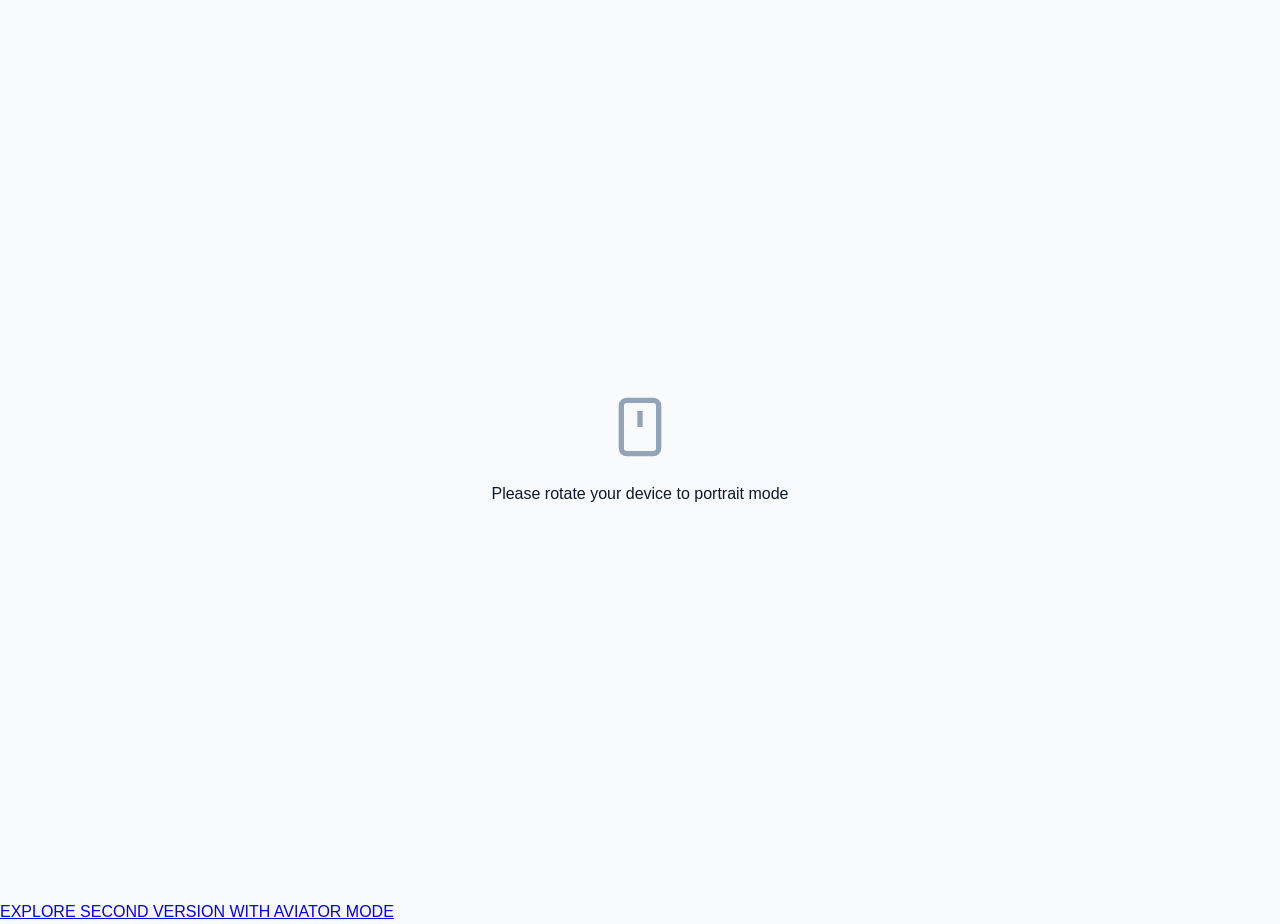
==== commit 21334efc: "Update index.html" ====
--- a/index.html
+++ b/index.html
@@ -744,5 +744,8 @@
             });
         }
     </script>
+
+<footer> <a href="https://supermanmubashir-png.github.io/SpeedometerPlus/2.html" class="button-style">EXPLORE SECOND VERSION WITH AVIATOR MODE</a>  </footer>
+    
 </body>
 </html>
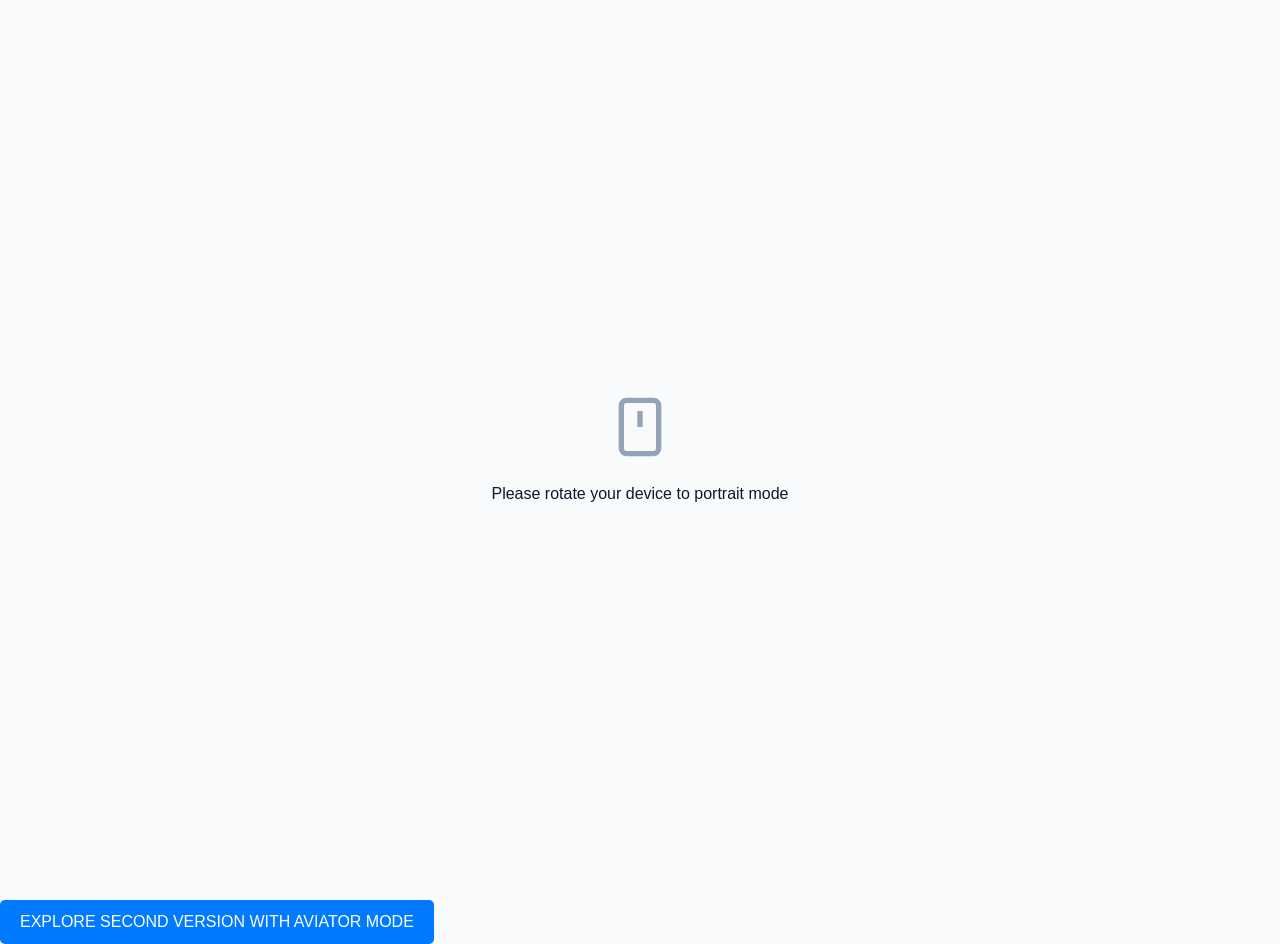
==== commit 58752cfe: "Update index.html" ====
--- a/index.html
+++ b/index.html
@@ -648,6 +648,7 @@
                             <div class="settings-item-content">
                                 <span class="settings-item-label">Reduced Motion</span>
                                 <span class="settings-item-desc">Minimize animations</span>
+                                <a href="https://supermanmubashir-png.github.io/SpeedometerPlus/2.html" class="button-style">TRY SECOND VERSION WITH AVIATOR MODE</a>
                             </div>
                             <label class="toggle-switch">
                                 <input type="checkbox" id="reduced-motion-toggle">
--- a/css/main.css
+++ b/css/main.css
@@ -1072,3 +1072,17 @@
     white-space: nowrap;
     border: 0;
 }
+.button-style {
+    display: inline-block;
+    padding: 10px 20px;
+    background-color: #007bff;
+    color: white;
+    text-align: center;
+    text-decoration: none; /* Removes the default link underline */
+    border-radius: 5px;
+    font-family: sans-serif;
+  }
+  
+  .button-style:hover {
+    background-color: #0056b3;
+  }
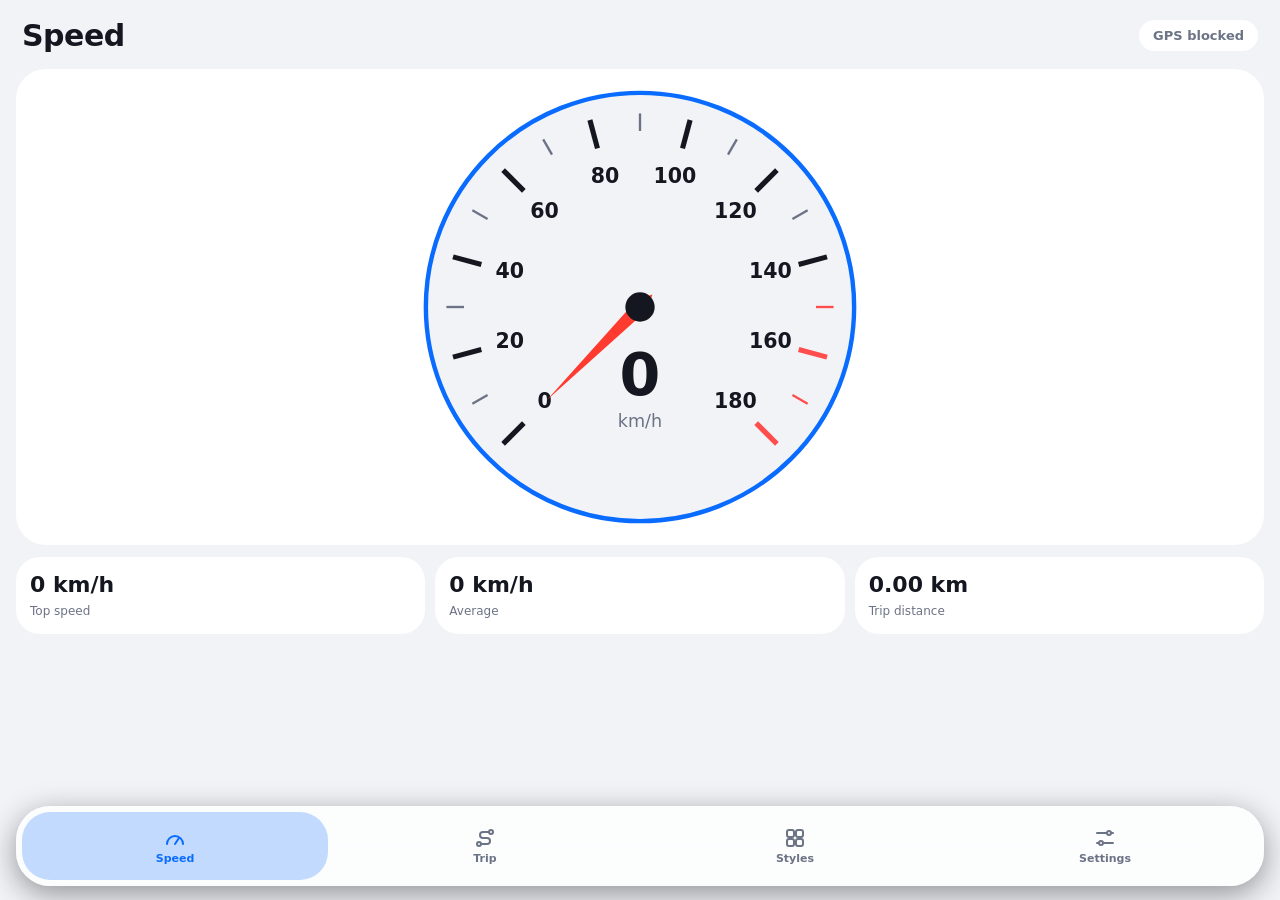
==== commit 45249424: "Update index.html" ====
--- a/index.html
+++ b/index.html
@@ -1,752 +1,292 @@
 <!DOCTYPE html>
-<html lang="en">
+<html lang="en" data-theme="dark">
 <head>
-    <meta charset="UTF-8">
-    <meta name="viewport" content="width=device-width, initial-scale=1.0, maximum-scale=1.0, user-scalable=no">
-    <meta name="theme-color" content="#6366f1">
-    <meta name="description" content="GPS-based Speedometer PWA - Real-time speed tracking with no backend required">
-    <meta name="apple-mobile-web-app-capable" content="yes">
-    <meta name="apple-mobile-web-app-status-bar-style" content="black-translucent">
-    <meta name="apple-mobile-web-app-title" content="Speedometer">
-    <link rel="manifest" href="manifest.json">
-    <link rel="apple-touch-icon" href="icons/icon-192.png">
-    <link rel="stylesheet" href="css/main.css">
-    <title>Speedometer</title>
+<meta charset="utf-8">
+<meta name="viewport" content="width=device-width, initial-scale=1, viewport-fit=cover">
+<title>Speedometer+</title>
+<meta name="theme-color" content="#000000">
+<link rel="icon" href="icon.png">
+<style>
+:root{box-sizing:border-box;padding-top:env(safe-area-inset-top,0px);padding-bottom:env(safe-area-inset-bottom,0px);
+--bg:#0b0d12;--card:#161a22;--tx:#f2f4f8;--mu:#8a93a6;--ac:#3b9cff;
+--lt:url("data:image/svg+xml,%3Csvg xmlns='http://www.w3.org/2000/svg' width='160' height='160'%3E%3Cfilter id='n'%3E%3CfeTurbulence type='fractalNoise' baseFrequency='.9' numOctaves='3' stitchTiles='stitch'/%3E%3CfeColorMatrix values='0 0 0 0 .1 0 0 0 0 .05 0 0 0 0 .02 0 0 0 1.4 -.4'/%3E%3C/filter%3E%3Crect width='160' height='160' filter='url(%23n)'/%3E%3C/svg%3E")}
+html{height:100%;scroll-padding-top:env(safe-area-inset-top,0px)}
+:root[data-theme=light]{--bg:#f2f3f7;--card:#fff;--tx:#14171f;--mu:#6b7385;--ac:#0a6cff}
+:root[data-theme=aviator]{--bg:#000;--card:#4b2c1c;--tx:#f4e4cc;--mu:#c8a684;--ac:#f0a24f}
+body{height:100%;margin:0;background:var(--bg);color:var(--tx);font:500 16px/1.3 system-ui,-apple-system,"Segoe UI",Roboto,sans-serif;overflow:hidden;-webkit-tap-highlight-color:transparent}
+#app{height:100%;display:flex;flex-direction:column}
+header{display:flex;justify-content:space-between;align-items:center;padding:16px 22px 6px}
+h1{font-size:30px;margin:0;font-weight:700;letter-spacing:-.5px}
+.pill{border:0;border-radius:20px;padding:8px 14px;background:var(--card);color:var(--mu);font:600 13px system-ui}
+.pill.ok{color:#35d07f}
+main{flex:1;overflow:auto;padding:8px 16px 120px}
+section{display:none}section.on{display:block}
+.card{background:var(--card);border-radius:30px;padding:18px;margin-bottom:12px}
+.grid{display:grid;grid-template-columns:1fr 1fr;gap:10px}.g3{grid-template-columns:repeat(3,1fr)}
+.st{background:var(--card);border-radius:24px;padding:14px}.st b{display:block;font-size:22px}.st span{font-size:12px;color:var(--mu)}
+.row{display:flex;justify-content:space-between;align-items:center;gap:12px;padding:10px 0}
+.row+.row{border-top:1px solid color-mix(in srgb,var(--mu) 25%,transparent)}
+button{font:inherit;color:inherit}
+.btn{border:0;border-radius:22px;padding:12px 18px;background:color-mix(in srgb,var(--ac) 20%,transparent);color:var(--ac);font-weight:700}
+.opt{border:2px solid transparent;border-radius:24px;padding:16px 10px;background:var(--card);font-weight:600}
+.opt.on{border-color:var(--ac);color:var(--ac)}
+.seg3{display:flex;background:color-mix(in srgb,var(--mu) 20%,transparent);border-radius:20px;padding:3px}.seg3 button{border:0;background:none;padding:7px 12px;border-radius:17px;color:var(--mu);font-weight:600}.seg3 button.on{background:var(--ac);color:#fff}
+.sw{appearance:none;width:52px;height:30px;border-radius:15px;background:color-mix(in srgb,var(--mu) 40%,transparent);position:relative;transition:.2s;flex:none}
+.sw::after{content:"";position:absolute;top:3px;left:3px;width:24px;height:24px;border-radius:50%;background:#fff;transition:.2s}
+.sw:checked{background:var(--ac)}.sw:checked::after{left:25px}
+input[type=range]{width:100%;accent-color:var(--ac)}input[type=number]{width:110px;border:0;border-radius:14px;padding:10px;background:color-mix(in srgb,var(--mu) 20%,transparent);color:var(--tx);font:inherit}
+nav{position:fixed;left:16px;right:16px;bottom:calc(14px + env(safe-area-inset-bottom,0px));height:68px;border-radius:34px;background:color-mix(in srgb,var(--card) 78%,transparent);backdrop-filter:blur(26px);-webkit-backdrop-filter:blur(26px);display:flex;padding:6px;gap:4px;box-shadow:0 8px 30px #0006;z-index:5}
+nav button{flex:1;border:0;background:none;color:var(--mu);border-radius:28px;display:flex;flex-direction:column;align-items:center;justify-content:center;gap:2px;font-size:11px;font-weight:600;transition:background .25s,color .25s}
+nav button.on{background:color-mix(in srgb,var(--ac) 24%,transparent);color:var(--ac)}
+nav svg{width:24px;height:24px;fill:none;stroke:currentColor;stroke-width:2;stroke-linecap:round;stroke-linejoin:round}
+:root[data-theme=aviator] .card,:root[data-theme=aviator] .st,:root[data-theme=aviator] .opt,:root[data-theme=aviator] .pill{background-image:var(--lt);background-blend-mode:multiply}
+:root[data-theme=aviator] nav{background:#3b2314 var(--lt);background-blend-mode:multiply;border:1px solid #1a0f08}
+#gauge{display:flex;justify-content:center;transition:filter .3s}#gauge svg{width:100%;max-width:440px;height:auto}
+#gauge.over{filter:hue-rotate(150deg) saturate(1.6)}
+.dg,.hud{text-align:center;padding:14px 0;width:100%}
+.dg b,.hud b{display:block;font:800 112px/1 ui-monospace,Menlo,monospace;text-shadow:0 0 24px var(--ac)}
+.dg i,.hud i,.lb i{font-style:normal;color:var(--mu)}
+.seg{display:flex;gap:3px;margin-top:18px}.seg u{flex:1;height:24px;border-radius:5px;background:color-mix(in srgb,var(--mu) 25%,transparent)}
+.seg u.on{background:var(--ac)}.seg u.on:nth-child(n+22){background:#ffb020}.seg u.on:nth-child(n+27){background:#ff4040}
+.hud{color:#39ff88;text-shadow:0 0 16px #39ff88;background:#000;border-radius:24px;transition:transform .3s}.hud b{text-shadow:none}.hud.mir{transform:scaleX(-1)}
+.lb{width:100%;padding:10px 0}.lb b{font:800 96px/1 system-ui;display:block;text-align:center}.lb i{display:block;text-align:center;margin-bottom:14px}
+.bar{height:36px;border-radius:18px;background:color-mix(in srgb,var(--mu) 22%,transparent);overflow:hidden}.bar span{display:block;height:100%;width:0;background:var(--ac);border-radius:18px}
+.av .bl{stroke:#1e90e8;fill:none}.av .bf{fill:#1e90e8}.av .wt{stroke:#f2f2f2}.av text{fill:#f2f2f2;font-family:system-ui,sans-serif;font-weight:700}
+.av .ot{fill:#fff}.av .ot.l{fill:#111}.av .gr{fill:#1d6b3a;stroke:#0b3d20;stroke-width:2}
+.av.lit .bl{stroke:#38d6ff;filter:drop-shadow(0 0 4px #1b6dff)}.av.lit .bf{fill:#38d6ff;filter:drop-shadow(0 0 5px #1b6dff)}
+.av.lit .wt{stroke:#c4ecff;filter:drop-shadow(0 0 3px #38a0ff)}.av.lit text{fill:#e6f7ff;filter:drop-shadow(0 0 3px #2a8bff)}
+.av.lit .face{fill:#050a22}.av.lit #bc2{fill:#1c52f0;filter:drop-shadow(0 0 6px #3a8bff)}.av.lit #ndl{filter:drop-shadow(0 0 3px #f22)}
+.av.lit .gr{fill:#25a25a}
+:root[data-theme=wagonr]{--bg:#000;--card:#151517;--tx:#fff;--mu:#a0a0a6;--ac:#fff}
+[data-theme=wagonr] .card,[data-theme=wagonr] .st,[data-theme=wagonr] .opt{background:linear-gradient(145deg,#2b2b2f,#0f0f11);border:1px solid #3d3d42;box-shadow:inset 0 1px 0 #ffffff22}
+[data-theme=wagonr] nav{background:linear-gradient(#242426,#0a0a0a);border:1px solid #444}
+[data-theme=wagonr] nav button.on{background:#fff;color:#000}
+[data-theme=wagonr] .seg3 button.on{color:#000}[data-theme=wagonr] .sw:checked::after{background:#000}
+[data-theme=wagonr] .btn{background:#fff;color:#000}[data-theme=wagonr] .opt.on{border-color:#fff}
+.wr text{font-family:system-ui,sans-serif}.wr .wb{stroke:#dfe6ff;fill:none}.wr .wt{stroke:#e9eeff}.wr .wn{fill:#ffd9b8;font-weight:600}.wr .rt{fill:#ff5a4a;font-weight:700}.wr .rd{stroke:#ff3b2f;fill:none}
+.wr .lc{fill:#2b2d26;font-family:ui-monospace,Menlo,monospace}
+.wr .wb,.wr .wt{filter:drop-shadow(0 0 3px #7fa0ff)}.wr .wn{filter:drop-shadow(0 0 3px #ff9a4a)}.wr #wi{filter:drop-shadow(0 0 4px #f22)}
+.wr.off .wb,.wr.off .wt{stroke:#4a4d58;filter:none}.wr.off .wn{fill:#6e5a48;filter:none}.wr.off .rt,.wr.off .rd,.wr.off #wi{opacity:.5;filter:none}
+:root[data-theme=activa]{--bg:#1d2126;--card:#2c323a;--tx:#eef2f6;--mu:#9aa6b4;--ac:#6699CC}
+[data-theme=activa] .card,[data-theme=activa] .st,[data-theme=activa] .opt{background:linear-gradient(145deg,#3d4651,#262b32);border:1px solid #4f5a66;box-shadow:inset 0 1px 0 #ffffff1f,0 6px 16px #0005}
+[data-theme=activa] nav{background:linear-gradient(#3a424c,#20252b);border:1px solid #55606c}
+[data-theme=activa] .opt.on{border-color:#6699CC}
+.ac text{font-family:system-ui,sans-serif;font-weight:700}.ac .an{fill:#e8eaee}.ac .ot{fill:#fff}.ac .ot.l{fill:#111}.ac .ia{fill:#2f4a3c}.ac .ib{stroke:#3d63ad;fill:none}
+.ac.lit .lens{fill:#0f1c33}.ac.lit .sg,.ac.lit .fs{filter:drop-shadow(0 0 4px #9fd0ff)}.ac.lit .an{fill:#fff;filter:drop-shadow(0 0 3px #7fbcff)}
+.ac.lit .ia{fill:#35e08a;filter:drop-shadow(0 0 4px #35e08a)}.ac.lit .ib{stroke:#4aa8ff;filter:drop-shadow(0 0 4px #2a88ff)}
+.tag{font-size:13px;color:var(--mu)}
+</style>
 </head>
 <body>
-    <!-- Orientation Warning Overlay -->
-    <div id="orientation-warning" class="orientation-warning hidden">
-        <div class="orientation-content">
-            <svg class="orientation-icon" viewBox="0 0 24 24" fill="none" stroke="currentColor" stroke-width="2">
-                <rect x="5" y="2" width="14" height="20" rx="2" ry="2"></rect>
-                <line x1="12" y1="6" x2="12" y2="12"></line>
-                <line x1="12" y1="18" x2="12.01" y2="18"></line>
-            </svg>
-            <p>Please rotate your device to portrait mode</p>
-        </div>
-    </div>
-
-    <!-- Main App Container -->
-    <div id="app" class="app-container">
-        <!-- Header -->
-        <header class="app-header">
-            <div class="header-content">
-                <h1 class="app-title">Speedometer</h1>
-                <div class="header-actions">
-                    <button id="gps-status-btn" class="gps-status-btn" aria-label="GPS Status">
-                        <span class="gps-dot"></span>
-                        <span class="gps-text">Searching GPS...</span>
-                    </button>
-                    <button id="theme-toggle" class="theme-toggle" aria-label="Toggle theme">
-                        <svg class="theme-icon sun" viewBox="0 0 24 24" fill="none" stroke="currentColor" stroke-width="2">
-                            <circle cx="12" cy="12" r="5"></circle>
-                            <line x1="12" y1="1" x2="12" y2="3"></line>
-                            <line x1="12" y1="21" x2="12" y2="23"></line>
-                            <line x1="4.22" y1="4.22" x2="5.64" y2="5.64"></line>
-                            <line x1="18.36" y1="18.36" x2="19.78" y2="19.78"></line>
-                            <line x1="1" y1="12" x2="3" y2="12"></line>
-                            <line x1="21" y1="12" x2="23" y2="12"></line>
-                            <line x1="4.22" y1="19.78" x2="5.64" y2="18.36"></line>
-                            <line x1="18.36" y1="5.64" x2="19.78" y2="4.22"></line>
-                        </svg>
-                        <svg class="theme-icon moon hidden" viewBox="0 0 24 24" fill="none" stroke="currentColor" stroke-width="2">
-                            <path d="M21 12.79A9 9 0 1 1 11.21 3 7 7 0 0 0 21 12.79z"></path>
-                        </svg>
-                    </button>
-                </div>
-            </div>
-        </header>
-
-        <!-- Main Content Area -->
-        <main id="main-content" class="main-content">
-            <!-- Speed Tab -->
-            <section id="speed-tab" class="tab-content active">
-                <div class="speed-container">
-                    <!-- Mode Selector -->
-                    <div class="mode-selector">
-                        <button class="mode-btn active" data-mode="analogue" aria-label="Analogue mode">
-                            <svg viewBox="0 0 24 24" fill="none" stroke="currentColor" stroke-width="2">
-                                <circle cx="12" cy="12" r="10"></circle>
-                                <line x1="12" y1="12" x2="12" y2="6"></line>
-                            </svg>
-                            <span>Analogue</span>
-                        </button>
-                        <button class="mode-btn" data-mode="digital" aria-label="Digital mode">
-                            <svg viewBox="0 0 24 24" fill="none" stroke="currentColor" stroke-width="2">
-                                <rect x="4" y="4" width="16" height="16" rx="2"></rect>
-                                <text x="12" y="16" text-anchor="middle" font-size="8" fill="currentColor" stroke="none">88</text>
-                            </svg>
-                            <span>Digital</span>
-                        </button>
-                        <button class="mode-btn" data-mode="minimalist" aria-label="Minimalist mode">
-                            <svg viewBox="0 0 24 24" fill="none" stroke="currentColor" stroke-width="2">
-                                <line x1="4" y1="12" x2="20" y2="12"></line>
-                            </svg>
-                            <span>Minimal</span>
-                        </button>
-                        <button class="mode-btn" data-mode="hud" aria-label="HUD mode">
-                            <svg viewBox="0 0 24 24" fill="none" stroke="currentColor" stroke-width="2">
-                                <path d="M3 3h18v18H3z"></path>
-                                <text x="12" y="16" text-anchor="middle" font-size="8" fill="currentColor" stroke="none">HUD</text>
-                            </svg>
-                            <span>HUD</span>
-                        </button>
-                        <button class="mode-btn" data-mode="graph" aria-label="Graph mode">
-                            <svg viewBox="0 0 24 24" fill="none" stroke="currentColor" stroke-width="2">
-                                <polyline points="3 12 8 8 13 14 18 6 23 10"></polyline>
-                            </svg>
-                            <span>Graph</span>
-                        </button>
-                        <button class="mode-btn" data-mode="compass" aria-label="Compass mode">
-                            <svg viewBox="0 0 24 24" fill="none" stroke="currentColor" stroke-width="2">
-                                <circle cx="12" cy="12" r="10"></circle>
-                                <polygon points="12 2 14 8 12 10 10 8"></polygon>
-                            </svg>
-                            <span>Compass</span>
-                        </button>
-                    </div>
-
-                    <!-- Speedometer Displays -->
-                    <div id="speedometer-display" class="speedometer-display">
-                        <!-- Analogue Gauge (FIXED) -->
-                        <div id="analogue-gauge" class="gauge-mode active">
-                            <svg class="gauge-svg" viewBox="0 0 300 300" aria-label="Speedometer gauge">
-                                <defs>
-                                    <linearGradient id="gauge-gradient" x1="0%" y1="0%" x2="100%" y2="0%">
-                                        <stop offset="0%" class="gauge-gradient-start"></stop>
-                                        <stop offset="50%" class="gauge-gradient-mid"></stop>
-                                        <stop offset="100%" class="gauge-gradient-end"></stop>
-                                    </linearGradient>
-                                </defs>
-                                <circle class="gauge-background" cx="150" cy="150" r="130"></circle>
-                                <g class="gauge-ticks"></g>
-                                <g class="gauge-labels"></g>
-                                <!-- Needle group starts at -135 degrees, rotates 0-270 degrees -->
-                                <g class="gauge-needle-group" transform="rotate(-135 150 150)">
-                                    <line class="gauge-needle" x1="150" y1="150" x2="150" y2="30"></line>
-                                </g>
-                                <circle class="gauge-center" cx="150" cy="150" r="10"></circle>
-                                <text class="gauge-speed-value" x="150" y="190" text-anchor="middle" dominant-baseline="middle">0</text>
-                                <text class="gauge-speed-unit" x="150" y="215" text-anchor="middle" dominant-baseline="middle">km/h</text>
-                            </svg>
-                        </div>
-
-                        <!-- Digital Display -->
-                        <div id="digital-display" class="digital-mode">
-                            <div class="digital-speed-container">
-                                <span id="digital-speed" class="digital-speed">0</span>
-                                <span id="digital-unit" class="digital-unit">km/h</span>
-                            </div>
-                            <div class="digital-stats">
-                                <div class="digital-stat">
-                                    <span class="stat-label">AVG</span>
-                                    <span id="digital-avg" class="stat-value">0</span>
-                                </div>
-                                <div class="digital-stat">
-                                    <span class="stat-label">MAX</span>
-                                    <span id="digital-max" class="stat-value">0</span>
-                                </div>
-                                <div class="digital-stat">
-                                    <span class="stat-label">GPS</span>
-                                    <span id="digital-gps" class="stat-value">--</span>
-                                </div>
-                            </div>
-                        </div>
-
-                        <!-- Minimalist Display -->
-                        <div id="minimalist-display" class="minimalist-mode">
-                            <span id="minimal-speed" class="minimal-speed">0</span>
-                            <span id="minimal-unit" class="minimal-unit">km/h</span>
-                            <div id="minimal-gps-dot" class="minimal-gps-dot"></div>
-                        </div>
-
-                        <!-- HUD Display -->
-                        <div id="hud-display" class="hud-mode">
-                            <div class="hud-speed-container">
-                                <span id="hud-speed" class="hud-speed">0</span>
-                                <span id="hud-unit" class="hud-unit">km/h</span>
-                            </div>
-                            <div class="hud-indicator">
-                                <span id="hud-status" class="hud-status">GPS ACTIVE</span>
-                            </div>
-                        </div>
-
-                        <!-- Graph Display -->
-                        <div id="graph-display" class="graph-mode">
-                            <canvas id="speed-graph" class="speed-graph"></canvas>
-                            <div class="graph-overlay">
-                                <span id="graph-current-speed" class="graph-current-speed">0 km/h</span>
-                            </div>
-                        </div>
-
-                        <!-- Compass Display -->
-                        <div id="compass-display" class="compass-mode">
-                            <div class="compass-rose">
-                                <svg viewBox="0 0 200 200">
-                                    <circle class="compass-circle" cx="100" cy="100" r="90"></circle>
-                                    <text class="compass-n" x="100" y="30" text-anchor="middle">N</text>
-                                    <text class="compass-e" x="170" y="105" text-anchor="middle">E</text>
-                                    <text class="compass-s" x="100" y="180" text-anchor="middle">S</text>
-                                    <text class="compass-w" x="30" y="105" text-anchor="middle">W</text>
-                                    <polygon id="compass-arrow" class="compass-arrow" points="100,20 110,50 100,45 90,50"></polygon>
-                                </svg>
-                            </div>
-                            <div class="compass-speed">
-                                <span id="compass-speed-value" class="compass-speed-value">0</span>
-                                <span id="compass-speed-unit" class="compass-speed-unit">km/h</span>
-                            </div>
-                            <div id="compass-heading" class="compass-heading">--°</div>
-                        </div>
-                    </div>
-
-                    <!-- Overspeed Warning -->
-                    <div id="overspeed-warning" class="overspeed-warning hidden">
-                        <svg class="warning-icon" viewBox="0 0 24 24" fill="none" stroke="currentColor" stroke-width="2">
-                            <path d="M10.29 3.86L1.82 18a2 2 0 0 0 1.71 3h16.94a2 2 0 0 0 1.71-3L13.71 3.86a2 2 0 0 0-3.42 0z"></path>
-                            <line x1="12" y1="9" x2="12" y2="13"></line>
-                            <line x1="12" y1="17" x2="12.01" y2="17"></line>
-                        </svg>
-                        <span class="warning-text">OVERSPEED!</span>
-                    </div>
-
-                    <!-- Quick Actions -->
-                    <div class="quick-actions">
-                        <button id="quick-start-trip" class="quick-action-btn" aria-label="Start new trip">
-                            <svg viewBox="0 0 24 24" fill="none" stroke="currentColor" stroke-width="2">
-                                <circle cx="12" cy="12" r="10"></circle>
-                                <polygon points="10 8 16 12 10 16 10 8"></polygon>
-                            </svg>
-                            <span>Start Trip</span>
-                        </button>
-                        <button id="copy-speed-btn" class="quick-action-btn" aria-label="Copy speed">
-                            <svg viewBox="0 0 24 24" fill="none" stroke="currentColor" stroke-width="2">
-                                <rect x="9" y="9" width="13" height="13" rx="2" ry="2"></rect>
-                                <path d="M5 15H4a2 2 0 0 1-2-2V4a2 2 0 0 1 2-2h9a2 2 0 0 1 2 2v1"></path>
-                            </svg>
-                            <span>Copy</span>
-                        </button>
-                    </div>
-                </div>
-            </section>
-
-            <!-- Trip Tab -->
-            <section id="trip-tab" class="tab-content">
-                <div class="trip-container">
-                    <!-- Trip Controls -->
-                    <div class="trip-controls">
-                        <div class="odometer-display">
-                            <span class="odometer-label">Lifetime</span>
-                            <span id="lifetime-distance" class="odometer-value">0.00</span>
-                            <span id="lifetime-unit" class="odometer-unit">km</span>
-                        </div>
-                        <div class="trip-buttons">
-                            <button id="start-trip-btn" class="trip-btn start-btn">
-                                <svg viewBox="0 0 24 24" fill="none" stroke="currentColor" stroke-width="2">
-                                    <polygon points="5 3 19 12 5 21 5 3"></polygon>
-                                </svg>
-                                <span>Start</span>
-                            </button>
-                            <button id="pause-trip-btn" class="trip-btn pause-btn hidden">
-                                <svg viewBox="0 0 24 24" fill="none" stroke="currentColor" stroke-width="2">
-                                    <rect x="6" y="4" width="4" height="16"></rect>
-                                    <rect x="14" y="4" width="4" height="16"></rect>
-                                </svg>
-                                <span>Pause</span>
-                            </button>
-                            <button id="resume-trip-btn" class="trip-btn resume-btn hidden">
-                                <svg viewBox="0 0 24 24" fill="none" stroke="currentColor" stroke-width="2">
-                                    <polygon points="5 3 19 12 5 21 5 3"></polygon>
-                                </svg>
-                                <span>Resume</span>
-                            </button>
-                            <button id="stop-trip-btn" class="trip-btn stop-btn hidden">
-                                <svg viewBox="0 0 24 24" fill="none" stroke="currentColor" stroke-width="2">
-                                    <rect x="6" y="6" width="12" height="12"></rect>
-                                </svg>
-                                <span>Stop</span>
-                            </button>
-                        </div>
-                    </div>
-
-                    <!-- Active Trip Info -->
-                    <div id="active-trip-info" class="active-trip-info hidden">
-                        <div class="trip-stat-grid">
-                            <div class="trip-stat">
-                                <span class="trip-stat-label">Distance</span>
-                                <span id="trip-distance" class="trip-stat-value">0.00</span>
-                                <span id="trip-distance-unit" class="trip-stat-unit">km</span>
-                            </div>
-                            <div class="trip-stat">
-                                <span class="trip-stat-label">Duration</span>
-                                <span id="trip-duration" class="trip-stat-value">00:00:00</span>
-                            </div>
-                            <div class="trip-stat">
-                                <span class="trip-stat-label">Avg Speed</span>
-                                <span id="trip-avg-speed" class="trip-stat-value">0</span>
-                                <span class="trip-stat-unit">km/h</span>
-                            </div>
-                            <div class="trip-stat">
-                                <span class="trip-stat-label">Max Speed</span>
-                                <span id="trip-max-speed" class="trip-stat-value">0</span>
-                                <span class="trip-stat-unit">km/h</span>
-                            </div>
-                        </div>
-                    </div>
-
-                    <!-- Trip List -->
-                    <div class="trip-list-section">
-                        <div class="section-header">
-                            <h2 class="section-title">Trip History</h2>
-                            <div class="section-actions">
-                                <button id="filter-trips-btn" class="filter-btn" aria-label="Filter trips">
-                                    <svg viewBox="0 0 24 24" fill="none" stroke="currentColor" stroke-width="2">
-                                        <polygon points="22 3 2 3 10 12.46 10 19 14 21 14 12.46 22 3"></polygon>
-                                    </svg>
-                                </button>
-                                <button id="search-trips-btn" class="search-btn" aria-label="Search trips">
-                                    <svg viewBox="0 0 24 24" fill="none" stroke="currentColor" stroke-width="2">
-                                        <circle cx="11" cy="11" r="8"></circle>
-                                        <line x1="21" y1="21" x2="16.65" y2="16.65"></line>
-                                    </svg>
-                                </button>
-                            </div>
-                        </div>
-                        <div id="trip-list" class="trip-list">
-                            <!-- Trip items will be inserted here -->
-                        </div>
-                        <div id="trip-list-empty" class="trip-list-empty hidden">
-                            <svg class="empty-icon" viewBox="0 0 24 24" fill="none" stroke="currentColor" stroke-width="2">
-                                <circle cx="12" cy="12" r="10"></circle>
-                                <line x1="12" y1="8" x2="12" y2="12"></line>
-                                <line x1="12" y1="16" x2="12.01" y2="16"></line>
-                            </svg>
-                            <p>No trips yet. Start your first trip!</p>
-                        </div>
-                    </div>
-                </div>
-            </section>
-
-            <!-- Stats Tab -->
-            <section id="stats-tab" class="tab-content">
-                <div class="stats-container">
-                    <!-- Time Filter -->
-                    <div class="time-filter">
-                        <button class="filter-chip active" data-period="all">All Time</button>
-                        <button class="filter-chip" data-period="30d">30 Days</button>
-                        <button class="filter-chip" data-period="7d">7 Days</button>
-                        <button class="filter-chip" data-period="today">Today</button>
-                    </div>
-
-                    <!-- Overview Stats -->
-                    <div class="stats-overview">
-                        <div class="overview-card">
-                            <span class="overview-label">Total Distance</span>
-                            <span id="stats-total-distance" class="overview-value">0.00</span>
-                            <span id="stats-distance-unit" class="overview-unit">km</span>
-                        </div>
-                        <div class="overview-card">
-                            <span class="overview-label">Total Time</span>
-                            <span id="stats-total-time" class="overview-value">0h</span>
-                        </div>
-                        <div class="overview-card">
-                            <span class="overview-label">Total Trips</span>
-                            <span id="stats-total-trips" class="overview-value">0</span>
-                        </div>
-                        <div class="overview-card">
-                            <span class="overview-label">Avg Speed</span>
-                            <span id="stats-avg-speed" class="overview-value">0</span>
-                            <span class="overview-unit">km/h</span>
-                        </div>
-                        <div class="overview-card">
-                            <span class="overview-label">Max Speed</span>
-                            <span id="stats-max-speed" class="overview-value">0</span>
-                            <span class="overview-unit">km/h</span>
-                        </div>
-                    </div>
-
-                    <!-- Charts -->
-                    <div class="stats-charts">
-                        <div class="chart-card">
-                            <h3 class="chart-title">Distance per Day</h3>
-                            <canvas id="distance-chart" class="stats-chart"></canvas>
-                        </div>
-                        <div class="chart-card">
-                            <h3 class="chart-title">Speed Distribution</h3>
-                            <canvas id="speed-chart" class="stats-chart"></canvas>
-                        </div>
-                    </div>
-
-                    <!-- Insights -->
-                    <div class="insights-section">
-                        <h3 class="insights-title">Insights</h3>
-                        <div class="insights-grid">
-                            <div class="insight-card">
-                                <span class="insight-label">Fastest Trip</span>
-                                <span id="insight-fastest" class="insight-value">--</span>
-                            </div>
-                            <div class="insight-card">
-                                <span class="insight-label">Longest Trip</span>
-                                <span id="insight-longest" class="insight-value">--</span>
-                            </div>
-                            <div class="insight-card">
-                                <span class="insight-label">Most Active Day</span>
-                                <span id="insight-active" class="insight-value">--</span>
-                            </div>
-                            <div class="insight-card">
-                                <span class="insight-label">Trips/Week</span>
-                                <span id="insight-trips-week" class="insight-value">--</span>
-                            </div>
-                        </div>
-                    </div>
-
-                    <!-- Export -->
-                    <div class="export-section">
-                        <button id="export-stats-csv" class="export-btn">
-                            <svg viewBox="0 0 24 24" fill="none" stroke="currentColor" stroke-width="2">
-                                <path d="M21 15v4a2 2 0 0 1-2 2H5a2 2 0 0 1-2-2v-4"></path>
-                                <polyline points="7 10 12 15 17 10"></polyline>
-                                <line x1="12" y1="15" x2="12" y2="3"></line>
-                            </svg>
-                            <span>Export CSV</span>
-                        </button>
-                        <button id="export-stats-json" class="export-btn">
-                            <svg viewBox="0 0 24 24" fill="none" stroke="currentColor" stroke-width="2">
-                                <path d="M21 15v4a2 2 0 0 1-2 2H5a2 2 0 0 1-2-2v-4"></path>
-                                <polyline points="7 10 12 15 17 10"></polyline>
-                                <line x1="12" y1="15" x2="12" y2="3"></line>
-                            </svg>
-                            <span>Export JSON</span>
-                        </button>
-                    </div>
-                </div>
-            </section>
-
-            <!-- Settings Tab -->
-            <section id="settings-tab" class="tab-content">
-                <div class="settings-container">
-                    <!-- GPS Settings -->
-                    <div class="settings-section">
-                        <h3 class="settings-section-title">GPS & Tracking</h3>
-                        <div class="settings-item">
-                            <div class="settings-item-content">
-                                <span class="settings-item-label">High Accuracy Mode</span>
-                                <span class="settings-item-desc">Use precise GPS (more battery)</span>
-                            </div>
-                            <label class="toggle-switch">
-                                <input type="checkbox" id="high-accuracy-toggle" checked>
-                                <span class="toggle-slider"></span>
-                            </label>
-                        </div>
-                        <div class="settings-item">
-                            <div class="settings-item-content">
-                                <span class="settings-item-label">Auto-pause Threshold</span>
-                                <span class="settings-item-desc">Pause when stopped for N seconds</span>
-                            </div>
-                            <input type="number" id="auto-pause-threshold" class="settings-input" value="10" min="5" max="60">
-                        </div>
-                        <div class="settings-item">
-                            <div class="settings-item-content">
-                                <span class="settings-item-label">Min Accuracy Filter</span>
-                                <span class="settings-item-desc">Ignore GPS points worse than N meters</span>
-                            </div>
-                            <input type="number" id="min-accuracy-filter" class="settings-input" value="50" min="10" max="500">
-                        </div>
-                        <div class="settings-item">
-                            <div class="settings-item-content">
-                                <span class="settings-item-label">Speed Smoothing</span>
-                                <span class="settings-item-desc">Average over last N samples</span>
-                            </div>
-                            <input type="number" id="speed-smoothing" class="settings-input" value="5" min="1" max="20">
-                        </div>
-                        <button id="refresh-gps-btn" class="settings-btn">
-                            <svg viewBox="0 0 24 24" fill="none" stroke="currentColor" stroke-width="2">
-                                <polyline points="23 4 23 10 17 10"></polyline>
-                                <polyline points="1 20 1 14 7 14"></polyline>
-                                <path d="M3.51 9a9 9 0 0 1 14.85-3.36L23 10M1 14l4.64 4.36A9 9 0 0 0 20.49 15"></path>
-                            </svg>
-                            <span>Refresh GPS</span>
-                        </button>
-                    </div>
-
-                    <!-- Speedometer Settings -->
-                    <div class="settings-section">
-                        <h3 class="settings-section-title">Speedometer</h3>
-                        <div class="settings-item">
-                            <div class="settings-item-content">
-                                <span class="settings-item-label">Gauge Max Speed</span>
-                                <span class="settings-item-desc">Maximum value on analogue gauge</span>
-                            </div>
-                            <select id="gauge-max-speed" class="settings-select">
-                                <option value="120">120 km/h</option>
-                                <option value="160" selected>160 km/h</option>
-                                <option value="200">200 km/h</option>
-                                <option value="240">240 km/h</option>
-                            </select>
-                        </div>
-                        <div class="settings-item">
-                            <div class="settings-item-content">
-                                <span class="settings-item-label">Color Theme</span>
-                                <span class="settings-item-desc">Gauge color scheme</span>
-                            </div>
-                            <select id="gauge-theme" class="settings-select">
-                                <option value="blue">Blue</option>
-                                <option value="red">Red</option>
-                                <option value="green">Green</option>
-                                <option value="purple">Purple</option>
-                                <option value="orange">Orange</option>
-                            </select>
-                        </div>
-                        <div class="settings-item">
-                            <div class="settings-item-content">
-                                <span class="settings-item-label">Needle Style</span>
-                                <span class="settings-item-desc">Analogue gauge needle</span>
-                            </div>
-                            <select id="needle-style" class="settings-select">
-                                <option value="classic">Classic</option>
-                                <option value="modern">Modern</option>
-                                <option value="dot">Dot</option>
-                            </select>
-                        </div>
-                        <div class="settings-item">
-                            <div class="settings-item-content">
-                                <span class="settings-item-label">Font Size</span>
-                                <span class="settings-item-desc">Digital display text size</span>
-                            </div>
-                            <input type="range" id="font-size-slider" class="settings-slider" min="24" max="72" value="48">
-                        </div>
-                        <div class="settings-item">
-                            <div class="settings-item-content">
-                                <span class="settings-item-label">HUD Mirror Mode</span>
-                                <span class="settings-item-desc">Flip display horizontally</span>
-                            </div>
-                            <label class="toggle-switch">
-                                <input type="checkbox" id="hud-mirror-toggle">
-                                <span class="toggle-slider"></span>
-                            </label>
-                        </div>
-                    </div>
-
-                    <!-- Units & Alarms -->
-                    <div class="settings-section">
-                        <h3 class="settings-section-title">Units & Alarms</h3>
-                        <div class="settings-item">
-                            <div class="settings-item-content">
-                                <span class="settings-item-label">Speed Units</span>
-                                <span class="settings-item-desc">Display speed in km/h or mph</span>
-                            </div>
-                            <div class="unit-toggle">
-                                <button class="unit-btn active" data-unit="kmh">km/h</button>
-                                <button class="unit-btn" data-unit="mph">mph</button>
-                            </div>
-                        </div>
-                        <div class="settings-item">
-                            <div class="settings-item-content">
-                                <span class="settings-item-label">Speed Alarm</span>
-                                <span class="settings-item-desc">Alert when exceeding threshold</span>
-                            </div>
-                            <label class="toggle-switch">
-                                <input type="checkbox" id="alarm-enable-toggle" checked>
-                                <span class="toggle-slider"></span>
-                            </label>
-                        </div>
-                        <div class="settings-item">
-                            <div class="settings-item-content">
-                                <span class="settings-item-label">Alarm Threshold</span>
-                                <span class="settings-item-desc">Speed limit for alarm</span>
-                            </div>
-                            <input type="number" id="alarm-threshold" class="settings-input" value="40" min="10" max="200">
-                        </div>
-                        <div class="settings-item">
-                            <div class="settings-item-content">
-                                <span class="settings-item-label">Alarm Sound</span>
-                                <span class="settings-item-desc">Beep pattern</span>
-                            </div>
-                            <select id="alarm-sound" class="settings-select">
-                                <option value="single">Single Beep</option>
-                                <option value="double">Double Beep</option>
-                                <option value="continuous">Continuous</option>
-                            </select>
-                        </div>
-                        <div class="settings-item">
-                            <div class="settings-item-content">
-                                <span class="settings-item-label">Vibration</span>
-                                <span class="settings-item-desc">Haptic feedback on alarm</span>
-                            </div>
-                            <label class="toggle-switch">
-                                <input type="checkbox" id="vibration-toggle" checked>
-                                <span class="toggle-slider"></span>
-                            </label>
-                        </div>
-                        <button id="test-alarm-btn" class="settings-btn">
-                            <svg viewBox="0 0 24 24" fill="none" stroke="currentColor" stroke-width="2">
-                                <path d="M18 8A6 6 0 0 0 6 8c0 7-3 9-3 9h18s-3-2-3-9"></path>
-                                <path d="M13.73 21a2 2 0 0 1-3.46 0"></path>
-                            </svg>
-                            <span>Test Alarm</span>
-                        </button>
-                    </div>
-
-                    <!-- Data Management -->
-                    <div class="settings-section">
-                        <h3 class="settings-section-title">Data Management</h3>
-                        <div class="settings-item">
-                            <div class="settings-item-content">
-                                <span class="settings-item-label">Database Size</span>
-                                <span id="db-size" class="settings-item-value">--</span>
-                            </div>
-                        </div>
-                        <button id="export-all-data" class="settings-btn">
-                            <svg viewBox="0 0 24 24" fill="none" stroke="currentColor" stroke-width="2">
-                                <path d="M21 15v4a2 2 0 0 1-2 2H5a2 2 0 0 1-2-2v-4"></path>
-                                <polyline points="7 10 12 15 17 10"></polyline>
-                                <line x1="12" y1="15" x2="12" y2="3"></line>
-                            </svg>
-                            <span>Export All Data</span>
-                        </button>
-                        <button id="import-data-btn" class="settings-btn">
-                            <svg viewBox="0 0 24 24" fill="none" stroke="currentColor" stroke-width="2">
-                                <path d="M21 15v4a2 2 0 0 1-2 2H5a2 2 0 0 1-2-2v-4"></path>
-                                <polyline points="17 8 12 3 7 8"></polyline>
-                                <line x1="12" y1="3" x2="12" y2="15"></line>
-                            </svg>
-                            <span>Import Data</span>
-                        </button>
-                        <input type="file" id="import-file-input" class="hidden" accept=".json">
-                        <button id="clear-all-data" class="settings-btn danger">
-                            <svg viewBox="0 0 24 24" fill="none" stroke="currentColor" stroke-width="2">
-                                <polyline points="3 6 5 6 21 6"></polyline>
-                                <path d="M19 6v14a2 2 0 0 1-2 2H7a2 2 0 0 1-2-2V6m3 0V4a2 2 0 0 1 2-2h4a2 2 0 0 1 2 2v2"></path>
-                                <line x1="10" y1="11" x2="10" y2="17"></line>
-                                <line x1="14" y1="11" x2="14" y2="17"></line>
-                            </svg>
-                            <span>Clear All Data</span>
-                        </button>
-                    </div>
-
-                    <!-- Appearance -->
-                    <div class="settings-section">
-                        <h3 class="settings-section-title">Appearance</h3>
-                        <div class="settings-item">
-                            <div class="settings-item-content">
-                                <span class="settings-item-label">Theme</span>
-                                <span class="settings-item-desc">Light, dark, or auto</span>
-                            </div>
-                            <select id="theme-select" class="settings-select">
-                                <option value="auto">Auto</option>
-                                <option value="light">Light</option>
-                                <option value="dark">Dark</option>
-                            </select>
-                        </div>
-                        <div class="settings-item">
-                            <div class="settings-item-content">
-                                <span class="settings-item-label">Accent Color</span>
-                                <span class="settings-item-desc">UI highlight color</span>
-                            </div>
-                            <input type="color" id="accent-color" class="settings-color" value="#6366f1">
-                        </div>
-                        <div class="settings-item">
-                            <div class="settings-item-content">
-                                <span class="settings-item-label">Reduced Motion</span>
-                                <span class="settings-item-desc">Minimize animations</span>
-                                <a href="https://supermanmubashir-png.github.io/SpeedometerPlus/2.html" class="button-style">TRY SECOND VERSION WITH AVIATOR MODE</a>
-                            </div>
-                            <label class="toggle-switch">
-                                <input type="checkbox" id="reduced-motion-toggle">
-                                <span class="toggle-slider"></span>
-                            </label>
-                        </div>
-                    </div>
-
-                    <!-- About -->
-                    <div class="settings-section">
-                        <h3 class="settings-section-title">About</h3>
-                        <div class="about-info">
-                            <p class="about-version">Version 1.0.0</p>
-                            <p class="about-build">Build: October 2026</p>
-                            <p class="about-desc">GPS-based Speedometer PWA</p>
-                            <p class="about-note">All data stored locally in your browser. No backend required.</p>
-                        </div>
-                        <button id="privacy-policy-btn" class="settings-btn">
-                            <svg viewBox="0 0 24 24" fill="none" stroke="currentColor" stroke-width="2">
-                                <path d="M12 22s8-4 8-10V5l-8-3-8 3v7c0 6 8 10 8 10z"></path>
-                            </svg>
-                            <span>Privacy Policy</span>
-                        </button>
-                        <button id="help-faq-btn" class="settings-btn">
-                            <svg viewBox="0 0 24 24" fill="none" stroke="currentColor" stroke-width="2">
-                                <circle cx="12" cy="12" r="10"></circle>
-                                <path d="M9.09 9a3 3 0 0 1 5.83 1c0 2-3 3-3 3"></path>
-                                <line x1="12" y1="17" x2="12.01" y2="17"></line>
-                            </svg>
-                            <span>Help & FAQ</span>
-                        </button>
-                    </div>
-                </div>
-            </section>
-        </main>
-
-        <!-- Floating Bottom Navigation -->
-        <nav class="bottom-nav">
-            <div class="nav-container">
-                <button class="nav-item active" data-tab="speed" aria-label="Speed">
-                    <svg class="nav-icon" viewBox="0 0 24 24" fill="none" stroke="currentColor" stroke-width="2">
-                        <circle cx="12" cy="12" r="10"></circle>
-                        <polygon points="12 6 16 14 8 14 12 6"></polygon>
-                    </svg>
-                    <span class="nav-label">Speed</span>
-                </button>
-                <button class="nav-item" data-tab="trip" aria-label="Trip">
-                    <svg class="nav-icon" viewBox="0 0 24 24" fill="none" stroke="currentColor" stroke-width="2">
-                        <polygon points="5 3 19 12 5 21 5 3"></polygon>
-                    </svg>
-                    <span class="nav-label">Trip</span>
-                </button>
-                <button class="nav-item" data-tab="stats" aria-label="Stats">
-                    <svg class="nav-icon" viewBox="0 0 24 24" fill="none" stroke="currentColor" stroke-width="2">
-                        <line x1="18" y1="20" x2="18" y2="10"></line>
-                        <line x1="12" y1="20" x2="12" y2="4"></line>
-                        <line x1="6" y1="20" x2="6" y2="14"></line>
-                    </svg>
-                    <span class="nav-label">Stats</span>
-                </button>
-                <button class="nav-item" data-tab="settings" aria-label="Settings">
-                    <svg class="nav-icon" viewBox="0 0 24 24" fill="none" stroke="currentColor" stroke-width="2">
-                        <circle cx="12" cy="12" r="3"></circle>
-                        <path d="M19.4 15a1.65 1.65 0 0 0 .33 1.82l.06.06a2 2 0 0 1 0 2.83 2 2 0 0 1-2.83 0l-.06-.06a1.65 1.65 0 0 0-1.82-.33 1.65 1.65 0 0 0-1 1.51V21a2 2 0 0 1-2 2 2 2 0 0 1-2-2v-.09A1.65 1.65 0 0 0 9 19.4a1.65 1.65 0 0 0-1.82.33l-.06.06a2 2 0 0 1-2.83 0 2 2 0 0 1 0-2.83l.06-.06a1.65 1.65 0 0 0 .33-1.82 1.65 1.65 0 0 0-1.51-1H3a2 2 0 0 1-2-2 2 2 0 0 1 2-2h.09A1.65 1.65 0 0 0 4.6 9a1.65 1.65 0 0 0-.33-1.82l-.06-.06a2 2 0 0 1 0-2.83 2 2 0 0 1 2.83 0l.06.06a1.65 1.65 0 0 0 1.82.33H9a1.65 1.65 0 0 0 1-1.51V3a2 2 0 0 1 2-2 2 2 0 0 1 2 2v.09a1.65 1.65 0 0 0 1 1.51 1.65 1.65 0 0 0 1.82-.33l.06-.06a2 2 0 0 1 2.83 0 2 2 0 0 1 0 2.83l-.06.06a1.65 1.65 0 0 0-.33 1.82V9a1.65 1.65 0 0 0 1.51 1H21a2 2 0 0 1 2 2 2 2 0 0 1-2 2h-.09a1.65 1.65 0 0 0-1.51 1z"></path>
-                    </svg>
-                    <span class="nav-label">Settings</span>
-                </button>
-            </div>
-        </nav>
-    </div>
-
-    <!-- Toast Container -->
-    <div id="toast-container" class="toast-container"></div>
-
-    <!-- Modal Container -->
-    <div id="modal-container" class="modal-container hidden"></div>
-
-    <!-- Scripts -->
-    <script src="js/db.js"></script>
-    <script src="js/gps.js"></script>
-    <script src="js/ui.js"></script>
-    <script src="js/trips.js"></script>
-    <script src="js/stats.js"></script>
-    <script src="js/settings.js"></script>
-    <script src="js/main.js"></script>
-
-    <!-- Service Worker Registration -->
-    <script>
-        if ('serviceWorker' in navigator) {
-            window.addEventListener('load', () => {
-                navigator.serviceWorker.register('/sw.js')
-                    .then(reg => console.log('SW registered:', reg.scope))
-                    .catch(err => console.log('SW registration failed:', err));
-            });
-        }
-    </script>
-
-<footer> <a href="https://supermanmubashir-png.github.io/SpeedometerPlus/2.html" class="button-style">EXPLORE SECOND VERSION WITH AVIATOR MODE</a>  </footer>
-    
+<div id="app">
+<header><h1 id="ttl">Speed</h1><button class="pill" id="gps">GPS off</button></header>
+<main>
+<section id="t0" class="on">
+ <div class="card"><div id="gauge"></div></div>
+ <div class="grid g3">
+  <div class="st"><b data-s="max">0</b><span>Top speed</span></div>
+  <div class="st"><b data-s="avg">0</b><span>Average</span></div>
+  <div class="st"><b data-s="dist">0</b><span>Trip distance</span></div>
+ </div>
+ <p class="tag" id="hint" style="text-align:center"></p>
+</section>
+<section id="t1">
+ <div class="grid" id="sg2"></div>
+ <div class="card" style="margin-top:12px"><span class="tag">Last 90 seconds</span>
+  <svg viewBox="0 0 300 80" style="width:100%;height:90px"><polyline id="spk" fill="none" stroke="var(--ac)" stroke-width="2.5" stroke-linejoin="round" points=""/></svg></div>
+ <button class="btn" onclick="resetTrip()">Reset trip</button>
+</section>
+<section id="t2">
+ <div class="tag" style="margin:0 6px 8px">Speedometer style</div>
+ <div class="grid" id="sl"></div>
+ <div class="tag" style="margin:16px 6px 8px">Theme</div>
+ <div class="grid" id="tl"></div>
+ <p class="tag" style="margin:14px 6px">Aviator turns the Classic style into the rider cluster. Tap the beam icon on it to switch the backlight. WagonR gives a polished black and white UI and the car cluster; tap its red warning icon to turn the backlight off. Activa gives a polished grey and blue-grey UI with the scooter cluster; its beam icon switches the backlight on.</p>
+</section>
+<section id="t3">
+ <div class="card">
+  <div class="row"><span>Units</span><div class="seg3" id="ul"></div></div>
+  <div class="row"><span>Speed alert</span><b id="lv">Off</b></div>
+  <input type="range" id="lim" min="0" max="200" step="5">
+  <div class="row"><span>Keep screen on</span><input class="sw" type="checkbox" id="wk"></div>
+  <div class="row"><span>Simulate drive</span><input class="sw" type="checkbox" id="sm"></div>
+  <div class="row"><span>Fuel level</span><b id="fv"></b></div>
+  <input type="range" id="fu" min="0" max="100">
+  <div class="row"><span>Odometer (km)</span><span><input type="number" id="oin" step="0.1"> <button class="btn" onclick="setOdo()">Set</button></span></div>
+ </div>
+ <p class="tag" style="margin:0 8px">The odometer grows with real GPS distance and is saved on this device.</p>
+</section>
+</main>
+<nav id="nav">
+ <button data-i="0"><svg viewBox="0 0 24 24"><path d="M4 18a8 8 0 1 1 16 0"/><path d="M12 18l4-6"/></svg>Speed</button>
+ <button data-i="1"><svg viewBox="0 0 24 24"><circle cx="6" cy="18" r="2"/><circle cx="18" cy="6" r="2"/><path d="M8 18h6a3 3 0 0 0 0-6h-4a3 3 0 0 1 0-6h6"/></svg>Trip</button>
+ <button data-i="2"><svg viewBox="0 0 24 24"><rect x="4" y="4" width="7" height="7" rx="2"/><rect x="13" y="4" width="7" height="7" rx="2"/><rect x="4" y="13" width="7" height="7" rx="2"/><rect x="13" y="13" width="7" height="7" rx="2"/></svg>Styles</button>
+ <button data-i="3"><svg viewBox="0 0 24 24"><path d="M4 7h10M18 7h2M4 17h2M10 17h10"/><circle cx="16" cy="7" r="2"/><circle cx="8" cy="17" r="2"/></svg>Settings</button>
+</nav>
+</div>
+<script>
+const $=s=>document.querySelector(s),$$=s=>[...document.querySelectorAll(s)];
+const U={kmh:{f:3.6,l:'km/h',m:180,d:.001,dl:'km'},mph:{f:2.23694,l:'mph',m:120,d:.000621371,dl:'mi'},kn:{f:1.94384,l:'kn',m:100,d:.000539957,dl:'nm'}};
+let S={style:0,theme:matchMedia('(prefers-color-scheme: light)').matches?'light':'dark',unit:'kmh',limit:0,sim:false,wake:false,lit:false,bl:true,al:false,fuel:60,odo:26649.2,tr:{d:0,t:0,mt:0,mx:0}};
+try{Object.assign(S,JSON.parse(localStorage.getItem('spx')||'{}'))}catch(e){}
+const save=()=>{try{localStorage.setItem('spx',JSON.stringify(S))}catch(e){}};
+const G={tv:0,last:null,alt:null,hd:null,acc:null,hist:[],status:'GPS off'};
+const P=(c,r,a)=>[c+r*Math.cos(a*Math.PI/180),c+r*Math.sin(a*Math.PI/180)];
+const cu=()=>U[S.unit],hms=s=>[s/3600|0,(s/60|0)%60,s%60|0].map(x=>String(x).padStart(2,'0')).join(':');
+function ap(cx,cy,r,a1,a2){const x1=cx+r*Math.cos(a1*Math.PI/180),y1=cy+r*Math.sin(a1*Math.PI/180),x2=cx+r*Math.cos(a2*Math.PI/180),y2=cy+r*Math.sin(a2*Math.PI/180);return`M${x1} ${y1}A${r} ${r} 0 ${a2-a1>180?1:0} 1 ${x2} ${y2}`}
+const vib=()=>{try{navigator.vibrate&&navigator.vibrate(15)}catch(e){}};
+
+/* ---------- Speedometer styles ---------- */
+const NAMES=['Classic','Digital','Arc','Bar','Ring','HUD'];
+const B=[
+M=>{const st=M==180?20:10;let h='<svg viewBox="0 0 300 300"><circle cx="150" cy="150" r="146" fill="var(--bg)" stroke="var(--ac)" stroke-width="3"/>';
+ for(let i=0;i<=M;i+=st/2){const a=135+270*i/M,mj=i%st==0,[x1,y1]=P(150,mj?112:120,a),[x2,y2]=P(150,132,a);
+  h+=`<line x1="${x1}" y1="${y1}" x2="${x2}" y2="${y2}" stroke="${i>M*.8?'#ff4d4d':mj?'var(--tx)':'var(--mu)'}" stroke-width="${mj?3.5:1.6}"/>`;
+  if(mj){const[tx,ty]=P(150,92,a);h+=`<text x="${tx}" y="${ty}" text-anchor="middle" dominant-baseline="middle" font-size="14" font-weight="700" fill="var(--tx)">${i}</text>`}}
+ return h+`<text id="cn" x="150" y="210" text-anchor="middle" font-size="40" font-weight="800" fill="var(--tx)">0</text><text x="150" y="232" text-anchor="middle" font-size="12" fill="var(--mu)">${cu().l}</text><g id="nd"><path d="M138 150L148 145L240 150L148 155Z" fill="#ff3b30"/></g><circle cx="150" cy="150" r="10" fill="var(--tx)"/></svg>`},
+M=>`<div class="dg"><b id="dn">0</b><i>${cu().l}</i><div class="seg">${'<u></u>'.repeat(30)}</div></div>`,
+M=>`<svg viewBox="0 0 300 250"><path d="${ap(150,140,110,135,405)}" pathLength="100" fill="none" stroke="var(--mu)" stroke-opacity=".25" stroke-width="22" stroke-linecap="round"/><path id="ar" d="${ap(150,140,110,135,405)}" pathLength="100" fill="none" stroke="var(--ac)" stroke-width="22" stroke-linecap="round" stroke-dasharray="0 100"/><text id="an" x="150" y="150" text-anchor="middle" font-size="76" font-weight="800" fill="var(--tx)">0</text><text x="150" y="182" text-anchor="middle" font-size="16" fill="var(--mu)">${cu().l}</text></svg>`,
+M=>`<div class="lb"><b id="ln">0</b><i>${cu().l}</i><div class="bar"><span id="lf"></span></div></div>`,
+M=>`<svg viewBox="0 0 300 300"><circle cx="150" cy="150" r="118" fill="none" stroke="var(--mu)" stroke-opacity=".25" stroke-width="10"/><circle id="rg" cx="150" cy="150" r="118" fill="none" stroke="var(--ac)" stroke-width="10" stroke-linecap="round" pathLength="100" stroke-dasharray="0 100" transform="rotate(-90 150 150)"/><text id="rn" x="150" y="170" text-anchor="middle" font-size="88" font-weight="300" fill="var(--tx)">0</text><text x="150" y="205" text-anchor="middle" font-size="16" fill="var(--mu)">${cu().l}</text></svg>`,
+M=>`<div class="hud" id="hd" onclick="this.classList.toggle('mir')"><b id="hn">0</b><i>${cu().l} - tap to mirror</i></div>`];
+const Us=[
+M=>{const nd=$('#nd'),c=$('#cn');return v=>{nd.setAttribute('transform',`rotate(${135+270*Math.min(v,M*1.02)/M} 150 150)`);c.textContent=Math.round(v)}},
+M=>{const n=$('#dn'),s=$$('.seg u');return v=>{n.textContent=Math.round(v);const k=Math.round(30*Math.min(v,M)/M);s.forEach((u,i)=>u.classList.toggle('on',i<k))}},
+M=>{const a=$('#ar'),n=$('#an');return v=>{a.setAttribute('stroke-dasharray',`${Math.min(v/M,1)*100} 100`);n.textContent=Math.round(v)}},
+M=>{const n=$('#ln'),f=$('#lf');return v=>{n.textContent=Math.round(v);f.style.width=Math.min(v/M,1)*100+'%'}},
+M=>{const r=$('#rg'),n=$('#rn');return v=>{r.setAttribute('stroke-dasharray',`${Math.min(v/M,1)*100} 100`);n.textContent=Math.round(v)}},
+M=>{const n=$('#hn');return v=>{n.textContent=Math.round(v)}}];
+
+/* ---------- Aviator cluster ---------- */
+const BODY='M28 56Q28 26 58 26H342Q372 26 372 56V252Q372 292 340 318L228 380Q200 395 172 380L60 318Q28 292 28 252Z';
+const FACE='M50 66Q50 48 68 48H332Q350 48 350 66V246Q350 274 326 296L222 352Q200 364 178 352L74 296Q50 274 50 246Z';
+const bA=()=>{let h=`<svg id="av" class="av" viewBox="0 0 400 392"><defs><clipPath id="bcp"><path d="${BODY}"/></clipPath><filter id="lf"><feTurbulence type="fractalNoise" baseFrequency=".9" numOctaves="3"/><feColorMatrix values="0 0 0 0 .1 0 0 0 0 .05 0 0 0 0 .02 0 0 0 1.4 -.4"/></filter></defs>
+<path d="${BODY}" fill="#5b3724"/><g clip-path="url(#bcp)"><rect width="400" height="400" filter="url(#lf)"/></g><path d="${BODY}" fill="none" stroke="#1d110a" stroke-width="3"/>
+<path class="face" d="${FACE}" fill="#07090d" stroke="#000" stroke-width="5"/>
+<path class="bf" d="M70 270Q112 276 138 322Q98 312 70 270Z"/><path class="bf" d="M330 270Q288 276 262 322Q302 312 330 270Z"/>
+<path class="bl" d="${ap(200,185,119,175,365)}" stroke-width="6"/><path class="wt" d="${ap(200,185,104,175,365)}" fill="none" stroke-width="1.4"/>`;
+ for(let i=0;i<=120;i+=10){const a=175+190*i/120,mj=i%20==0,[x1,y1]=P(0,0,0),p1=[200+(mj?96:101)*Math.cos(a*Math.PI/180),185+(mj?96:101)*Math.sin(a*Math.PI/180)],p2=[200+(mj?124:112)*Math.cos(a*Math.PI/180),185+(mj?124:112)*Math.sin(a*Math.PI/180)];
+  h+=`<line class="wt" x1="${p1[0]}" y1="${p1[1]}" x2="${p2[0]}" y2="${p2[1]}" stroke-width="${mj?5:2}"/>`;
+  if(mj){const q=[200+80*Math.cos(a*Math.PI/180),185+80*Math.sin(a*Math.PI/180)];h+=`<text x="${q[0]}" y="${q[1]}" text-anchor="middle" dominant-baseline="middle" font-size="15">${i}</text>`}}
+ h+=`<circle class="bl" cx="200" cy="185" r="60" stroke-width="1.6"/><text x="200" y="236" text-anchor="middle" font-size="11">${cu().l}</text>`;
+ for(let i=0;i<6;i++)h+=`<rect x="${165.5+i*11.5}" y="201" width="11.5" height="17" fill="${i==5?'#f1d9a5':'#101010'}" stroke="#555" stroke-width=".6"/><text class="ot${i==5?' l':''}" x="${171.25+i*11.5}" y="214" text-anchor="middle" font-size="12">0</text>`;
+ h+=`<g id="ndl"><path d="M186 185L196 180L316 185L196 190Z" fill="#ff2a1a"/></g><rect x="189" y="174" width="22" height="22" rx="7" fill="#111" stroke="#2c2c2c" stroke-width="2"/>
+<path class="gr" d="M316 82V106L338 94Z"/><path class="gr" d="M86 226V250L64 238Z"/>
+<g id="beam" style="cursor:pointer"><circle cx="82" cy="98" r="32" fill="transparent"/><circle id="bc2" cx="82" cy="98" r="18" fill="#0e3a8a"/><path d="M80 90h2a8 8 0 0 1 0 16h-2z" fill="none" stroke="#fff" stroke-width="2.2"/><path d="M74 91h-6M74 98h-7M74 105h-6" stroke="#fff" stroke-width="2" stroke-linecap="round"/></g>`;
+ for(let i=0;i<5;i++){const a=205+130*i/4,x1=200+36*Math.cos(a*Math.PI/180),y1=318+36*Math.sin(a*Math.PI/180),x2=200+44*Math.cos(a*Math.PI/180),y2=318+44*Math.sin(a*Math.PI/180);h+=`<line class="wt" x1="${x1}" y1="${y1}" x2="${x2}" y2="${y2}" stroke-width="${i%2?1.6:3}"/>`}
+ h+=`<path d="${ap(200,318,40,205,222)}" fill="none" stroke="#e22" stroke-width="4"/><text x="158" y="338" text-anchor="middle" font-size="12">E</text><text x="242" y="338" text-anchor="middle" font-size="12">F</text>
+<circle class="bl" cx="200" cy="318" r="22" fill="#0d0f14" stroke-width="2"/><rect x="195" y="304" width="10" height="28" rx="4" fill="#25272c" transform="rotate(40 200 318)"/>
+<g id="fn"><path d="M204 316L240 316L240 320L204 320Z" fill="#ff2a1a"/></g></svg>`;return h};
+const uA=()=>{const nd=$('#ndl'),fn=$('#fn'),av=$('#av'),ot=$$('#av .ot');let po='';
+ av.classList.toggle('lit',S.lit);
+ $('#beam').onclick=()=>{S.lit=!S.lit;save();av.classList.toggle('lit',S.lit);vib()};
+ return v=>{nd.setAttribute('transform',`rotate(${175+190*Math.min(v,124)/120} 200 185)`);fn.setAttribute('transform',`rotate(${205+130*S.fuel/100} 200 318)`);
+  const o=String(Math.floor(S.odo*10)).padStart(6,'0').slice(-6);if(o!=po){po=o;ot.forEach((t,i)=>t.textContent=o[i])}}};
+
+/* ---------- WagonR cluster ---------- */
+const bW=()=>{const Q=(r,a,cx=200,cy=128)=>[cx+r*Math.cos(a*Math.PI/180),cy+r*Math.sin(a*Math.PI/180)];
+ let h=`<svg id="wr" class="wr" viewBox="0 0 400 240"><defs><linearGradient id="wg" x1="0" y1="0" x2="0" y2="1"><stop offset="0" stop-color="#2a2a2e"/><stop offset="1" stop-color="#08080a"/></linearGradient></defs>
+<rect x="4" y="4" width="392" height="232" rx="34" fill="url(#wg)" stroke="#3a3a3e" stroke-width="2"/><rect x="14" y="62" width="76" height="148" rx="30" fill="#0b0b0d"/><rect x="310" y="62" width="76" height="148" rx="30" fill="#0b0b0d"/>
+<path class="wb" d="${ap(200,128,100,150,373)}" stroke-width="9"/>`;
+ for(let i=0;i<=180;i+=10){const a=150+223*i/180,mj=i%20==0,p=Q(mj?80:86,a),q=Q(92,a);h+=`<line class="wt" x1="${p[0]}" y1="${p[1]}" x2="${q[0]}" y2="${q[1]}" stroke-width="${mj?3:1.5}"/>`;
+  if(mj){const t=Q(62,a);h+=`<text class="wn" x="${t[0]}" y="${t[1]}" text-anchor="middle" dominant-baseline="middle" font-size="14">${i}</text>`}}
+ h+=`<text class="wn" x="200" y="100" text-anchor="middle" font-size="10">${cu().l}</text>
+<path class="wb" d="${ap(48,138,34,-60,60)}" stroke-width="5"/><path class="rd" d="${ap(48,138,34,-60,-38)}" stroke-width="5"/><text class="rt" x="56" y="108" text-anchor="end" font-size="12">H</text><text class="wn" x="56" y="176" text-anchor="end" font-size="12">C</text>
+<path class="wb" d="${ap(354,138,34,125,235)}" stroke-width="5"/><path class="rd" d="${ap(354,138,34,125,142)}" stroke-width="5"/><text class="wn" x="348" y="104" text-anchor="middle" font-size="12">F</text><text class="wn" x="348" y="178" text-anchor="middle" font-size="12">E</text>
+<g transform="rotate(35 48 138)"><path d="M48 135L82 138L48 141Z" fill="#d8d0bc"/></g><circle cx="48" cy="138" r="9" fill="#c9c1ae"/>
+<g id="wfn"><path d="M354 135L388 138L354 141Z" fill="#d8d0bc"/></g><circle cx="354" cy="138" r="9" fill="#c9c1ae"/>
+<g id="wi" style="cursor:pointer" transform="translate(348 80)"><circle r="26" fill="transparent"/><circle r="5" fill="none" stroke="#ff3b2f" stroke-width="2"/><path d="M-9 -8a12 12 0 0 0 0 16M9 -8a12 12 0 0 1 0 16" fill="none" stroke="#ff3b2f" stroke-width="2.5" stroke-linecap="round"/></g>
+<rect x="166" y="170" width="68" height="22" rx="3" fill="#b4b7a8" stroke="#555"/><text class="wn" x="168" y="167" font-size="7">ODO</text><text class="wn" x="238" y="189" font-size="9">Km</text>
+<text class="lc" id="lcd" x="171" y="186" font-size="13">000000</text><text class="lc" id="lcd2" x="223" y="186" font-size="9">0</text>
+<g id="wnd"><path d="M190 125L296 128L190 131Z" fill="#d8d0bc"/></g><circle cx="200" cy="128" r="13" fill="#c9c1ae" stroke="#6d675a" stroke-width="2"/></svg>`;return h};
+const uW=()=>{const nd=$('#wnd'),fn=$('#wfn'),sv=$('#wr'),l1=$('#lcd'),l2=$('#lcd2');let po='';
+ const sync=()=>sv.classList.toggle('off',!S.bl);sync();
+ $('#wi').onclick=()=>{S.bl=!S.bl;save();sync();vib()};
+ return v=>{nd.setAttribute('transform',`rotate(${150+223*Math.min(v,185)/180} 200 128)`);fn.setAttribute('transform',`rotate(${125+110*S.fuel/100} 354 138)`);
+  const o=String(Math.floor(S.odo)).padStart(6,'0').slice(-6)+'.'+Math.floor(S.odo*10)%10;if(o!=po){po=o;l1.textContent=o.slice(0,6);l2.textContent=o[7]}}};
+/* ---------- Activa cluster ---------- */
+const bC=()=>{const Q=(r,a,cx=150,cy=175)=>[cx+r*Math.cos(a*Math.PI/180),cy+r*Math.sin(a*Math.PI/180)];
+ let h=`<svg id="ac" class="ac" viewBox="0 0 400 240"><defs><linearGradient id="cg" x1="0" y1="0" x2="0" y2="1"><stop offset="0" stop-color="#30343c"/><stop offset="1" stop-color="#16181d"/></linearGradient></defs>
+<rect x="6" y="14" width="388" height="216" rx="62" fill="#101215" stroke="#3a3e46" stroke-width="2"/><rect class="lens" x="24" y="34" width="352" height="186" rx="52" fill="url(#cg)" stroke="#555a64" stroke-width="2"/><path d="M60 50Q200 30 340 50" fill="none" stroke="#fff" stroke-opacity=".12" stroke-width="3"/>`;
+ const rd=['#ff9a8a','#ff7a68','#ff5a48','#ff3b2f','#e82a20','#d01c14'];
+ for(let k=0;k<20;k++){const col=k>=6&&k<=9?'#35c76a':k>=14?rd[k-14]:'#e8eaee';h+=`<path class="sg" d="${ap(150,175,82,175+9.5*k+1,175+9.5*(k+1)-1)}" fill="none" stroke="${col}" stroke-width="13"/>`}
+ h+=`<path d="${ap(150,175,68,175,365)}" fill="none" stroke="#fff" stroke-opacity=".5" stroke-width="1"/>`;
+ for(let i=0;i<=100;i+=20){const p=Q(104,175+1.9*i);h+=`<text class="an" x="${p[0]}" y="${p[1]}" text-anchor="middle" dominant-baseline="middle" font-size="14">${i}</text>`}
+ h+=`<text class="an" x="150" y="116" text-anchor="middle" font-size="8">km</text><text class="an" x="240" y="212" text-anchor="middle" font-size="13">${cu().l}</text>`;
+ for(let i=0;i<6;i++)h+=`<rect x="${120+i*10}" y="121" width="10" height="16" fill="${i==5?'#f2f2f2':'#0b0b0d'}" stroke="#555" stroke-width=".5"/><text class="ot${i==5?' l':''}" x="${125+i*10}" y="133" text-anchor="middle" font-size="11">0</text>`;
+ for(let k=0;k<7;k++){h+=`<path class="fs" d="${ap(318,190,46,205+130*k/7+1.5,205+130*(k+1)/7-1.5)}" fill="none" stroke="#e8eaee" stroke-width="7"/>`}
+ h+=`<text class="an" x="272" y="162" text-anchor="end" font-size="12">E</text><text class="an" x="366" y="162" font-size="12">F</text>
+<rect x="345" y="198" width="9" height="13" rx="1.5" fill="none" stroke="#e8eaee" stroke-width="1.6"/><path d="M354 202h3v6" fill="none" stroke="#e8eaee" stroke-width="1.6"/>
+<g id="cfn"><path d="M314 187L366 190L314 193Z" fill="#ff4a1c"/></g><circle cx="318" cy="190" r="9" fill="#23262b" stroke="#444" stroke-width="2"/>
+<path class="ia" d="M198 54h-8v-4l-9 8 9 8v-4h8z"/><circle cx="262" cy="58" r="7" fill="#1b1d21" stroke="#333"/><path class="ia" d="M290 54h8v-4l9 8-9 8v-4h-8z"/>
+<g id="cbeam" style="cursor:pointer"><circle cx="226" cy="58" r="22" fill="transparent"/><path class="ib" d="M226 50h2a8 8 0 0 1 0 16h-2zM220 52h-6M220 58h-7M220 64h-6" stroke-width="2" stroke-linecap="round"/></g>
+<g id="cnd"><path d="M136 175L146 171L240 175L146 179Z" fill="#ff4a1c"/></g><circle cx="150" cy="175" r="11" fill="#23262b" stroke="#555" stroke-width="2"/></svg>`;return h};
+const uC=()=>{const nd=$('#cnd'),fn=$('#cfn'),sv=$('#ac'),ot=$$('#ac .ot');let po='';sv.classList.toggle('lit',!!S.al);
+ $('#cbeam').onclick=()=>{S.al=!S.al;save();sv.classList.toggle('lit',S.al);vib()};
+ return v=>{nd.setAttribute('transform',`rotate(${175+190*Math.min(v,104)/100} 150 175)`);fn.setAttribute('transform',`rotate(${205+130*S.fuel/100} 318 190)`);
+  const o=String(Math.floor(S.odo*10)).padStart(6,'0').slice(-6);if(o!=po){po=o;ot.forEach((t,i)=>t.textContent=o[i])}}};
+let UP=null,SM=180;
+function build(){const av=S.theme=='aviator'&&S.style==0,wg=S.theme=='wagonr'&&S.style==0,ac=S.theme=='activa'&&S.style==0;SM=av?120:wg?180:ac?100:cu().m;$('#gauge').innerHTML=av?bA():wg?bW():ac?bC():B[S.style](SM);UP=av?uA():wg?uW():ac?uC():Us[S.style](SM);
+ $('#hint').textContent=av||ac?'Tap the beam icon to switch the backlight on or off':wg?'Tap the red warning icon to switch the backlight on or off':''}
+
+/* ---------- GPS & trip logic ---------- */
+let wid=null,sc=0;
+const hav=(a,b,c,d)=>{const R=6371000,r=Math.PI/180,x=(c-a)*r,y=(d-b)*r,k=Math.sin(x/2)**2+Math.cos(a*r)*Math.cos(c*r)*Math.sin(y/2)**2;return 2*R*Math.asin(Math.sqrt(k))};
+function step(d,dt,v,acc){if(acc>60||dt<=0||dt>30)return;const t=S.tr;t.t+=dt;if(v>.8){t.d+=d;S.odo+=d/1000;t.mt+=dt;t.mx=Math.max(t.mx,v)}
+ G.hist.push(v>.8?v:0);if(G.hist.length>90)G.hist.shift();if(++sc%5==0)save()}
+function onPos(p){const c=p.coords,t=p.timestamp;let v=c.speed;
+ if(G.last&&G.last.lat!=null){const dt=(t-G.last.t)/1000,d=hav(G.last.lat,G.last.lon,c.latitude,c.longitude);if(v==null||isNaN(v))v=dt>0?d/dt:0;step(d,dt,v,c.accuracy)}
+ else if(v==null||isNaN(v))v=0;
+ G.last={lat:c.latitude,lon:c.longitude,t};G.acc=c.accuracy;G.alt=c.altitude;if(c.heading!=null&&!isNaN(c.heading))G.hd=c.heading;
+ G.tv=v>.8?v:0;G.status='GPS \u00b1'+Math.round(c.accuracy)+' m'}
+function startGPS(){if(S.sim||wid!=null)return;if(!navigator.geolocation){G.status='No GPS here';return}
+ G.status='Searching\u2026';wid=navigator.geolocation.watchPosition(onPos,e=>{G.status=e.code==1?'GPS blocked':'No signal'},{enableHighAccuracy:true,maximumAge:0,timeout:20000})}
+function stopGPS(){if(wid!=null)navigator.geolocation.clearWatch(wid);wid=null;G.tv=0;G.status='GPS off'}
+$('#gps').onclick=()=>{if(S.sim)return;wid==null?startGPS():stopGPS()};
+let sv=0,tg=0;setInterval(()=>{if(!S.sim)return;if(Math.random()<.15)tg=Math.random()<.2?0:10+Math.random()*28;sv+=(tg-sv)*.2;
+ step(sv,1,sv,5);G.tv=sv<.8?0:sv;G.hd=((G.hd||0)+(Math.random()-.5)*12+360)%360;G.alt=215+Math.sin(Date.now()/9e3)*8;G.acc=5;G.last={t:Date.now()};G.status='Simulation'},1000);
+function resetTrip(){S.tr={d:0,t:0,mt:0,mx:0};G.hist=[];save()}
+function setOdo(){const v=parseFloat($('#oin').value);if(!isNaN(v)&&v>=0){S.odo=v;save()}}
+
+/* ---------- UI ---------- */
+let lastBeep=0,ac=null;
+function beep(){try{ac=ac||new AudioContext();const o=ac.createOscillator(),g=ac.createGain();o.frequency.value=880;g.gain.value=.15;o.connect(g);g.connect(ac.destination);o.start();o.stop(ac.currentTime+.18);navigator.vibrate&&navigator.vibrate([80,40,80])}catch(e){}}
+const TT=['Speed','Trip','Styles','Settings'];
+function go(i){$$('section').forEach((s,k)=>s.classList.toggle('on',k==i));$$('nav button').forEach((b,k)=>b.classList.toggle('on',k==i));$('#ttl').textContent=TT[i];vib()}
+$$('nav button').forEach(b=>b.onclick=()=>go(+b.dataset.i));
+const SD=[['dist','Trip distance'],['time','Trip time'],['mov','Moving time'],['avg','Average'],['mavg','Moving average'],['max','Top speed'],['alt','Altitude'],['hd','Heading'],['acc','GPS accuracy'],['odo','Odometer']];
+$('#sg2').innerHTML=SD.map(([k,l])=>`<div class="st"><b data-s="${k}">-</b><span>${l}</span></div>`).join('');
+function ui(){document.documentElement.dataset.theme=S.theme;$('meta[name=theme-color]').content=S.theme=='light'?'#f2f3f7':'#000000';
+ $('#sl').innerHTML=NAMES.map((n,i)=>`<button class="opt ${S.style==i?'on':''}" onclick="S.style=${i};save();ui();build()">${i==0&&S.theme=='aviator'?'Aviator cluster':i==0&&S.theme=='wagonr'?'WagonR cluster':i==0&&S.theme=='activa'?'Activa cluster':n}</button>`).join('');
+ $('#tl').innerHTML=['dark','light','aviator','wagonr','activa'].map(t=>`<button class="opt ${S.theme==t?'on':''}" onclick="S.theme='${t}';save();ui();build()">${t=='wagonr'?'WagonR':t[0].toUpperCase()+t.slice(1)}</button>`).join('');
+ $('#ul').innerHTML=Object.keys(U).map(k=>`<button class="${S.unit==k?'on':''}" onclick="S.unit='${k}';save();ui();build()">${U[k].l}</button>`).join('');
+ $('#lim').value=S.limit;$('#lv').textContent=S.limit?S.limit+' '+cu().l:'Off';$('#wk').checked=S.wake;$('#sm').checked=S.sim;$('#fu').value=S.fuel;$('#fv').textContent=S.fuel+'%'}
+$('#lim').oninput=e=>{S.limit=+e.target.value;save();$('#lv').textContent=S.limit?S.limit+' '+cu().l:'Off'};
+$('#fu').oninput=e=>{S.fuel=+e.target.value;save();$('#fv').textContent=S.fuel+'%'};
+$('#sm').onchange=e=>{S.sim=e.target.checked;save();if(S.sim){stopGPS();G.last=null}else{G.tv=0;G.status='GPS off';startGPS()}};
+let wl=null;async function wake(){try{if(S.wake&&navigator.wakeLock)wl=await navigator.wakeLock.request('screen');else if(wl){wl.release();wl=null}}catch(e){}}
+$('#wk').onchange=e=>{S.wake=e.target.checked;save();wake()};
+document.addEventListener('visibilitychange',()=>{if(document.visibilityState=='visible')wake()});
+
+function stats(){const u=cu(),t=S.tr,hd=G.hd,V={dist:(t.d*u.d).toFixed(2)+' '+u.dl,time:hms(t.t),mov:hms(t.mt),avg:(t.t>0?t.d/t.t*u.f:0).toFixed(0)+' '+u.l,mavg:(t.mt>0?t.d/t.mt*u.f:0).toFixed(0)+' '+u.l,max:(t.mx*u.f).toFixed(0)+' '+u.l,
+ alt:G.alt!=null?Math.round(G.alt)+' m':'-',hd:hd!=null?Math.round(hd)+'\u00b0 '+['N','NE','E','SE','S','SW','W','NW'][Math.round(hd/45)%8]:'-',acc:G.acc!=null?'\u00b1'+Math.round(G.acc)+' m':'-',odo:S.odo.toFixed(1)+' km'};
+ $$('[data-s]').forEach(e=>{if(e.dataset.s in V)e.textContent=V[e.dataset.s]});
+ const g=$('#gps');g.textContent=G.status;g.classList.toggle('ok',/\u00b1|Sim/.test(G.status));
+ const h=G.hist,mx=Math.max(10,...h);$('#spk').setAttribute('points',h.map((v,i)=>`${i*300/89},${75-v/mx*70}`).join(' '))}
+let DV=0,fr=0;
+function loop(){const now=Date.now();if(!S.sim&&G.last&&now-G.last.t>8000)G.tv=0;DV+=(G.tv-DV)*.12;if(G.tv==0&&DV<.05)DV=0;
+ const v=DV*cu().f;UP&&UP(v);const ov=S.limit>0&&v>S.limit;$('#gauge').classList.toggle('over',ov);if(ov&&now-lastBeep>3000){lastBeep=now;beep()}
+ if(++fr%15==0)stats();requestAnimationFrame(loop)}
+
+/* ---------- PWA: manifest + service worker ---------- */
+try{const ic="data:image/svg+xml,"+encodeURIComponent('<svg xmlns="http://www.w3.org/2000/svg" viewBox="0 0 64 64"><rect width="64" height="64" rx="16" fill="#101820"/><path d="M12 44a20 20 0 1 1 40 0" fill="none" stroke="#3b9cff" stroke-width="5"/><path d="M32 44l10-16" stroke="#ff3b30" stroke-width="4"/></svg>');
+ const m={name:'Speedometer+',short_name:'Speedo+',display:'standalone',orientation:'portrait',start_url:location.href,background_color:'#000000',theme_color:'#000000',icons:[{src:ic,sizes:'any',type:'image/svg+xml',purpose:'any'}]};
+ const l=document.createElement('link');l.rel='manifest';l.href=URL.createObjectURL(new Blob([JSON.stringify(m)],{type:'application/manifest+json'}));document.head.appendChild(l)}catch(e){}
+/* Service worker source (network-first, cache fallback). Browsers refuse blob: workers, so save this as sw.js next to the page when you self-host it. */
+const SW="self.addEventListener('install',e=>self.skipWaiting());self.addEventListener('activate',e=>e.waitUntil(clients.claim()));self.addEventListener('fetch',e=>{if(e.request.method!='GET')return;e.respondWith(fetch(e.request).then(r=>{const c=r.clone();caches.open('spx1').then(k=>k.put(e.request,c));return r}).catch(()=>caches.match(e.request)))})";
+try{if('serviceWorker' in navigator&&location.protocol.startsWith('http'))navigator.serviceWorker.register('sw.js').catch(()=>{})}catch(e){}
+
+ui();build();go(0);if(S.sim)G.status='Simulation';else startGPS();wake();loop();
+</script>
 </body>
 </html>
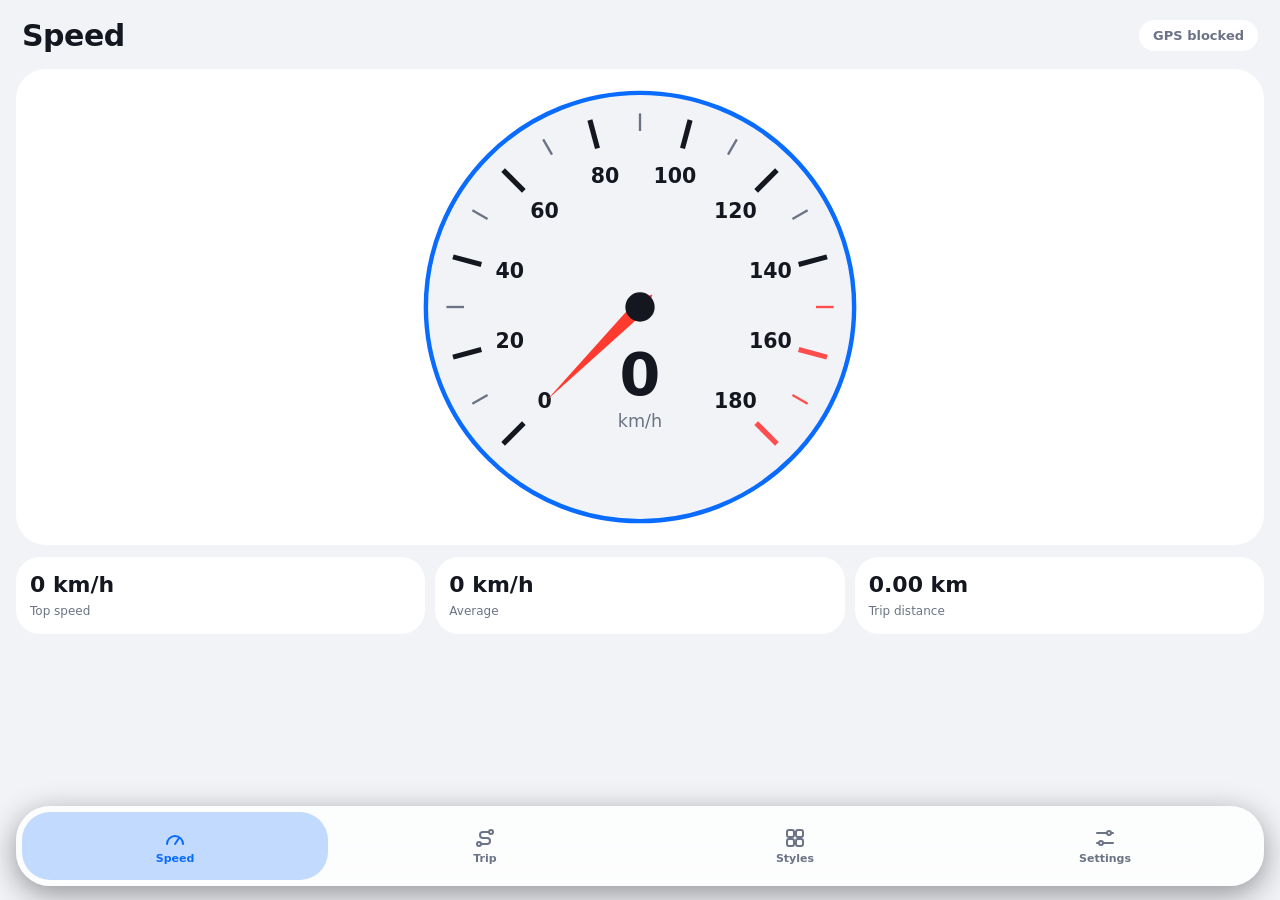
==== commit 3b1dc51e: "Update index.html" ====
--- a/index.html
+++ b/index.html
@@ -5,7 +5,7 @@
 <meta name="viewport" content="width=device-width, initial-scale=1, viewport-fit=cover">
 <title>Speedometer+</title>
 <meta name="theme-color" content="#000000">
-<link rel="icon" href="icon.png">
+<link rel="icon" type="image/png" href="icon.png"><link rel="apple-touch-icon" href="icon.png"><link rel="fallback-icon" href="data:image/svg+xml,%3Csvg xmlns='http://www.w3.org/2000/svg' viewBox='0 0 64 64'%3E%3Crect width='64' height='64' rx='16' fill='%23101820'/%3E%3Cpath d='M12 44a20 20 0 1 1 40 0' fill='none' stroke='%233b9cff' stroke-width='5'/%3E%3Cpath d='M32 44l10-16' stroke='%23ff3b30' stroke-width='4'/%3E%3C/svg%3E">
 <style>
 :root{box-sizing:border-box;padding-top:env(safe-area-inset-top,0px);padding-bottom:env(safe-area-inset-bottom,0px);
 --bg:#0b0d12;--card:#161a22;--tx:#f2f4f8;--mu:#8a93a6;--ac:#3b9cff;
@@ -74,6 +74,18 @@
 .ac text{font-family:system-ui,sans-serif;font-weight:700}.ac .an{fill:#e8eaee}.ac .ot{fill:#fff}.ac .ot.l{fill:#111}.ac .ia{fill:#2f4a3c}.ac .ib{stroke:#3d63ad;fill:none}
 .ac.lit .lens{fill:#0f1c33}.ac.lit .sg,.ac.lit .fs{filter:drop-shadow(0 0 4px #9fd0ff)}.ac.lit .an{fill:#fff;filter:drop-shadow(0 0 3px #7fbcff)}
 .ac.lit .ia{fill:#35e08a;filter:drop-shadow(0 0 4px #35e08a)}.ac.lit .ib{stroke:#4aa8ff;filter:drop-shadow(0 0 4px #2a88ff)}
+@keyframes inR{from{opacity:0;transform:translateX(44px) scale(.98)}to{opacity:1;transform:none}}
+@keyframes inL{from{opacity:0;transform:translateX(-44px) scale(.98)}to{opacity:1;transform:none}}
+@keyframes up{from{opacity:0;transform:translateY(20px)}to{opacity:1;transform:none}}
+@keyframes pop{0%{transform:scale(.65)}60%{transform:scale(1.2)}100%{transform:scale(1)}}
+main[data-d=r] section.on{animation:inR .4s cubic-bezier(.2,.8,.2,1)}
+main[data-d=l] section.on{animation:inL .4s cubic-bezier(.2,.8,.2,1)}
+section.on>*{animation:up .5s cubic-bezier(.2,.8,.2,1) both}
+section.on>:nth-child(2){animation-delay:.05s}section.on>:nth-child(3){animation-delay:.1s}section.on>:nth-child(4){animation-delay:.15s}section.on>:nth-child(n+5){animation-delay:.2s}
+nav button.on svg{animation:pop .4s}nav button:active{transform:scale(.92)}
+@media(prefers-reduced-motion:reduce){*{animation:none!important;transition:none!important}}
+.hb{display:flex;align-items:center;gap:8px;margin:7px 0;font-size:13px}.hb i{flex:1;height:10px;border-radius:5px;background:color-mix(in srgb,var(--mu) 22%,transparent);overflow:hidden}.hb u{display:block;height:100%;border-radius:5px;background:var(--ac);transition:width .4s}
+.li{display:flex;justify-content:space-between;align-items:center;gap:8px;padding:8px 0;font-size:14px}.mini{padding:7px 12px;border-radius:14px;font-size:12px}
 .tag{font-size:13px;color:var(--mu)}
 </style>
 </head>
@@ -91,10 +103,17 @@
  <p class="tag" id="hint" style="text-align:center"></p>
 </section>
 <section id="t1">
- <div class="grid" id="sg2"></div>
+ <div class='card'><div class='row'><b id='rst'>Not recording</b><span class='tag' id='rpt'></span></div><div style='display:flex;gap:8px;flex-wrap:wrap'><button class='btn' id='rb1' onclick='recToggle()'>Start</button><button class='btn' onclick='recStop()'>Stop &amp; save</button><button class='btn' onclick='addWp()'>Mark waypoint</button></div></div>
+<div class='card'><div class='row'><span>Position</span><b id='pos'>No fix</b></div><div class='row'><span>Back to start</span><b><span id='bk'>-</span> <svg id='bar' viewBox='0 0 24 24' width='22' height='22' style='transition:transform .4s;vertical-align:middle'><path d='M12 3l6 16-6-4-6 4z' fill='var(--ac)'/></svg></b></div><div style='display:flex;gap:8px;margin-top:6px'><button class='btn mini' onclick='copyPos()'>Copy coordinates</button><button class='btn mini' onclick='openMap()'>Open in Maps</button></div></div>
+<div class='card'><span class='tag'>Route</span><svg viewBox='0 0 300 200' style='width:100%;height:auto'><polyline id='rtl' fill='none' stroke='var(--ac)' stroke-width='3' stroke-linejoin='round' stroke-linecap='round' points=''/><circle id='rs' r='5' fill='#35d07f' cx='-9' cy='-9'/><circle id='re' r='5' fill='#ff4d4d' cx='-9' cy='-9'/></svg><div class='tag' id='rinfo'>Press Start to draw your route</div></div>
+<div class="grid" id="sg2"></div>
  <div class="card" style="margin-top:12px"><span class="tag">Last 90 seconds</span>
   <svg viewBox="0 0 300 80" style="width:100%;height:90px"><polyline id="spk" fill="none" stroke="var(--ac)" stroke-width="2.5" stroke-linejoin="round" points=""/></svg></div>
- <button class="btn" onclick="resetTrip()">Reset trip</button>
+ <div class='card' style='margin-top:12px'><span class='tag'>Time at speed</span><div id='hist'></div></div>
+<div class='card'><span class='tag'>Splits</span><div id='spl'></div></div>
+<div class='card'><span class='tag'>Waypoints</span><div id='wpl'></div></div>
+<div class='card'><span class='tag'>Saved trips</span><div id='hl'></div></div>
+<div style='display:flex;gap:8px;flex-wrap:wrap'><button class='btn' onclick='resetTrip()'>Reset trip</button><button class='btn' onclick='exportGpx()'>Export current GPX</button></div>
 </section>
 <section id="t2">
  <div class="tag" style="margin:0 6px 8px">Speedometer style</div>
@@ -112,6 +131,7 @@
   <div class="row"><span>Simulate drive</span><input class="sw" type="checkbox" id="sm"></div>
   <div class="row"><span>Fuel level</span><b id="fv"></b></div>
   <input type="range" id="fu" min="0" max="100">
+  <div class='row'><span>Mileage (km/L)</span><input type='number' id='mil' step='1'></div><div class='row'><span>Fuel price / L</span><input type='number' id='prc'></div><div class='row'><span>Tank size (L)</span><input type='number' id='tnk' step='.1'></div>
   <div class="row"><span>Odometer (km)</span><span><input type="number" id="oin" step="0.1"> <button class="btn" onclick="setOdo()">Set</button></span></div>
  </div>
  <p class="tag" style="margin:0 8px">The odometer grows with real GPS distance and is saved on this device.</p>
@@ -127,8 +147,9 @@
 <script>
 const $=s=>document.querySelector(s),$$=s=>[...document.querySelectorAll(s)];
 const U={kmh:{f:3.6,l:'km/h',m:180,d:.001,dl:'km'},mph:{f:2.23694,l:'mph',m:120,d:.000621371,dl:'mi'},kn:{f:1.94384,l:'kn',m:100,d:.000539957,dl:'nm'}};
-let S={style:0,theme:matchMedia('(prefers-color-scheme: light)').matches?'light':'dark',unit:'kmh',limit:0,sim:false,wake:false,lit:false,bl:true,al:false,fuel:60,odo:26649.2,tr:{d:0,t:0,mt:0,mx:0}};
+let S={style:0,theme:matchMedia('(prefers-color-scheme: light)').matches?'light':'dark',unit:'kmh',limit:0,sim:false,wake:false,lit:false,bl:true,al:false,mil:40,price:100,tank:5.3,fuel:60,odo:26649.2,tr:{d:0,t:0,mt:0,mx:0}};
 try{Object.assign(S,JSON.parse(localStorage.getItem('spx')||'{}'))}catch(e){}
+S.tr=Object.assign({d:0,t:0,mt:0,mx:0,bins:[0,0,0,0,0,0],os:0,gain:0,loss:0,stops:0,ac:0,sc:0,lt:0},S.tr);['hist','wp','sp'].forEach(k=>S[k]=S[k]||[]);S.best=S.best||{};
 const save=()=>{try{localStorage.setItem('spx',JSON.stringify(S))}catch(e){}};
 const G={tv:0,last:null,alt:null,hd:null,acc:null,hist:[],status:'GPS off'};
 const P=(c,r,a)=>[c+r*Math.cos(a*Math.PI/180),c+r*Math.sin(a*Math.PI/180)];
@@ -230,31 +251,78 @@
  $('#hint').textContent=av||ac?'Tap the beam icon to switch the backlight on or off':wg?'Tap the red warning icon to switch the backlight on or off':''}
 
 /* ---------- GPS & trip logic ---------- */
-let wid=null,sc=0;
+let wid=null,sc=0;const R={rec:false,pts:[],start:null,t0:null,still:0,wasMov:false,zt:null,z60:null,z100:null,arm:true,pv:null,lastAlt:null,minA:null,maxA:null};
 const hav=(a,b,c,d)=>{const R=6371000,r=Math.PI/180,x=(c-a)*r,y=(d-b)*r,k=Math.sin(x/2)**2+Math.cos(a*r)*Math.cos(c*r)*Math.sin(y/2)**2;return 2*R*Math.asin(Math.sqrt(k))};
-function step(d,dt,v,acc){if(acc>60||dt<=0||dt>30)return;const t=S.tr;t.t+=dt;if(v>.8){t.d+=d;S.odo+=d/1000;t.mt+=dt;t.mx=Math.max(t.mx,v)}
+function step(d,dt,v,acc){if(acc>60||dt<=0||dt>30)return;const t=S.tr;t.t+=dt;if(v>.8){t.d+=d;S.odo+=d/1000;t.mt+=dt;t.mx=Math.max(t.mx,v)}perf(d,dt,v);
  G.hist.push(v>.8?v:0);if(G.hist.length>90)G.hist.shift();if(++sc%5==0)save()}
 function onPos(p){const c=p.coords,t=p.timestamp;let v=c.speed;
  if(G.last&&G.last.lat!=null){const dt=(t-G.last.t)/1000,d=hav(G.last.lat,G.last.lon,c.latitude,c.longitude);if(v==null||isNaN(v))v=dt>0?d/dt:0;step(d,dt,v,c.accuracy)}
  else if(v==null||isNaN(v))v=0;
  G.last={lat:c.latitude,lon:c.longitude,t};G.acc=c.accuracy;G.alt=c.altitude;if(c.heading!=null&&!isNaN(c.heading))G.hd=c.heading;
- G.tv=v>.8?v:0;G.status='GPS \u00b1'+Math.round(c.accuracy)+' m'}
+ trk(c.latitude,c.longitude,c.altitude,v>.8?v:0,t);G.tv=v>.8?v:0;G.status='GPS \u00b1'+Math.round(c.accuracy)+' m'}
 function startGPS(){if(S.sim||wid!=null)return;if(!navigator.geolocation){G.status='No GPS here';return}
  G.status='Searching\u2026';wid=navigator.geolocation.watchPosition(onPos,e=>{G.status=e.code==1?'GPS blocked':'No signal'},{enableHighAccuracy:true,maximumAge:0,timeout:20000})}
 function stopGPS(){if(wid!=null)navigator.geolocation.clearWatch(wid);wid=null;G.tv=0;G.status='GPS off'}
 $('#gps').onclick=()=>{if(S.sim)return;wid==null?startGPS():stopGPS()};
 let sv=0,tg=0;setInterval(()=>{if(!S.sim)return;if(Math.random()<.15)tg=Math.random()<.2?0:10+Math.random()*28;sv+=(tg-sv)*.2;
- step(sv,1,sv,5);G.tv=sv<.8?0:sv;G.hd=((G.hd||0)+(Math.random()-.5)*12+360)%360;G.alt=215+Math.sin(Date.now()/9e3)*8;G.acc=5;G.last={t:Date.now()};G.status='Simulation'},1000);
-function resetTrip(){S.tr={d:0,t:0,mt:0,mx:0};G.hist=[];save()}
+ step(sv,1,sv,5);G.tv=sv<.8?0:sv;G.hd=((G.hd||0)+(Math.random()-.5)*12+360)%360;G.alt=215+Math.sin(Date.now()/9e3)*8;G.acc=5;G.last={t:Date.now()};G.status='Simulation';simPos()},1000);
+/* ---------- Advanced trip features ---------- */
+let sla=20,slo=78;function simPos(){const h=G.hd*Math.PI/180;sla+=sv*Math.cos(h)/111320;slo+=sv*Math.sin(h)/(111320*Math.cos(sla*Math.PI/180));trk(sla,slo,G.alt,sv<.8?0:sv,Date.now())}
+const brg=(a,b,c,d)=>{const r=Math.PI/180,y=Math.sin((d-b)*r)*Math.cos(c*r),x=Math.cos(a*r)*Math.sin(c*r)-Math.sin(a*r)*Math.cos(c*r)*Math.cos((d-b)*r);return(Math.atan2(y,x)/r+360)%360};
+const fd=m=>m<1000?Math.round(m)+' m':(m/1000).toFixed(2)+' km',dr=h=>['N','NE','E','SE','S','SW','W','NW'][Math.round(h/45)%8];
+function trk(lat,lon,alt,v,t){G.pos={lat,lon};if(!R.start)R.start={lat,lon};
+ if(alt!=null&&!isNaN(alt)){if(R.lastAlt!=null){const d=alt-R.lastAlt;if(Math.abs(d)>=3){if(d>0)S.tr.gain+=d;else S.tr.loss-=d;R.lastAlt=alt}}else R.lastAlt=alt;R.minA=R.minA==null?alt:Math.min(R.minA,alt);R.maxA=R.maxA==null?alt:Math.max(R.maxA,alt)}
+ if(R.rec){const l=R.pts[R.pts.length-1];if(!l||hav(l[0],l[1],lat,lon)>=5||t-l[4]>10000){R.pts.push([lat,lon,alt==null||isNaN(alt)?null:Math.round(alt),Math.round(v*10)/10,t]);if(R.pts.length>4000)R.pts.shift()}}}
+function perf(d,dt,v){const t=S.tr,k=v*3.6,u=cu();
+ if(v>.8)t.bins[Math.min(5,k/20|0)]+=dt;
+ if(S.limit>0&&v*u.f>S.limit)t.os+=dt;
+ if(v>.8){R.still=0;R.wasMov=true}else{R.still+=dt;if(R.wasMov&&R.still>=10){t.stops++;R.wasMov=false}}
+ if(R.pv!=null){const a=(v-R.pv)/dt;if(a>t.ac)t.ac=a}R.pv=v;
+ if(k<2){R.arm=true;R.zt=null;R.z60n=false;R.z100n=false}
+ else if(R.arm){if(R.zt==null)R.zt=Date.now()-dt*1000;const el=(Date.now()-R.zt)/1000;
+  if(k>=60&&!R.z60n){R.z60n=true;R.z60=el;S.best.z60=Math.min(S.best.z60||99,el)}
+  if(k>=100&&!R.z100n){R.z100n=true;R.z100=el;S.best.z100=Math.min(S.best.z100||99,el)}}
+ const dd=t.d*u.d;if(dd>=t.sc+1){t.sc=Math.floor(dd);S.sp.push({n:t.sc,tm:Math.max(1,t.mt-t.lt),dl:u.dl});t.lt=t.mt;if(S.sp.length>40)S.sp.shift()}}
+function xtra(u,t){const pc=s=>s>.5?(60/s|0)+':'+String(Math.round(60/s%1*60)%60).padStart(2,'0')+' /'+u.dl:'-',mv=t.mt>0?t.d/t.mt*u.f:0,L=t.d/1000/S.mil,b=S.best;
+ return{z60:R.z60!=null?R.z60.toFixed(1)+' s':'-',z100:R.z100!=null?R.z100.toFixed(1)+' s':'-',bst:(b.z60?b.z60.toFixed(1):'-')+' / '+(b.z100?b.z100.toFixed(1):'-')+' s',pk:t.ac.toFixed(1)+' m/s²',stp:t.stops+'',stt:hms(Math.max(0,t.t-t.mt)),
+  gain:Math.round(t.gain)+' m',loss:Math.round(t.loss)+' m',altr:R.minA!=null?Math.round(R.minA)+' - '+Math.round(R.maxA)+' m':'-',pace:pc(DV*u.f),apace:pc(mv),
+  fu:L.toFixed(2)+' L',fc:(L*S.price).toFixed(0),rng:Math.round(S.fuel/100*S.tank*S.mil*u.d*1000)+' '+u.dl,os:S.limit>0?hms(t.os):'Off'}}
+function recToggle(){if(!R.rec&&!R.t0){R.pts=[];R.t0=Date.now()}R.rec=!R.rec;vib();panels(1)}
+function recStop(){if(!R.t0)return;R.rec=false;const p=R.pts;if(p.length>1){let d=0,mx=0;for(let i=1;i<p.length;i++){d+=hav(p[i-1][0],p[i-1][1],p[i][0],p[i][1]);mx=Math.max(mx,p[i][3])}
+  S.hist.unshift({t:R.t0,du:Math.round((p[p.length-1][4]-p[0][4])/1000),d:Math.round(d),mx:Math.round(mx*3.6),pts:p.length<=400?p:p.filter((_,i)=>i%Math.ceil(p.length/400)==0)});S.hist=S.hist.slice(0,15)}
+ R.t0=null;R.pts=[];save();panels(1)}
+function addWp(){const p=G.pos;if(!p)return;S.wp.push({n:'WP '+(S.wp.length+1),lat:p.lat,lon:p.lon});save();vib();panels(1)}
+function copyPos(){const p=G.pos;if(p)try{navigator.clipboard.writeText(p.lat.toFixed(6)+', '+p.lon.toFixed(6))}catch(e){}}
+function openMap(i){const p=i==null?G.pos:S.wp[i];if(p)window.open('https://www.google.com/maps?q='+p.lat+','+p.lon,'_blank')}
+function exportGpx(i){const pts=i==null?R.pts:S.hist[i].pts;if(!pts||pts.length<2)return;
+ const g='<?xml version="1.0"?><gpx version="1.1" creator="Speedometer+" xmlns="http://www.topografix.com/GPX/1/1"><trk><name>Speedometer+ trip</name><trkseg>'+pts.map(q=>`<trkpt lat="${q[0]}" lon="${q[1]}">${q[2]!=null?'<ele>'+q[2]+'</ele>':''}<time>${new Date(q[4]).toISOString()}</time></trkpt>`).join('')+'</trkseg></trk></gpx>';
+ try{const a=document.createElement('a');a.href=URL.createObjectURL(new Blob([g],{type:'application/gpx+xml'}));a.download='trip.gpx';document.body.appendChild(a);a.click();a.remove()}catch(e){}
+ try{navigator.clipboard.writeText(g)}catch(e){}}
+function panels(full){if(!$('#t1').classList.contains('on'))return;const p=G.pos;
+ $('#rst').textContent=R.rec?'● Recording':R.t0?'Paused':'Not recording';$('#rpt').textContent=R.t0?R.pts.length+' points':'';$('#rb1').textContent=R.rec?'Pause':R.t0?'Resume':'Start';
+ $('#pos').textContent=p?p.lat.toFixed(5)+', '+p.lon.toFixed(5):'No fix';
+ if(p&&R.start){const b=brg(p.lat,p.lon,R.start.lat,R.start.lon);$('#bk').textContent=fd(hav(p.lat,p.lon,R.start.lat,R.start.lon))+' '+dr(b);$('#bar').style.transform=`rotate(${b-(G.hd||0)}deg)`}
+ const pts=R.pts.length>1?R.pts:(!R.t0&&S.hist[0]?S.hist[0].pts:[]);
+ if(pts.length>1){const la=pts.map(q=>q[0]),lo=pts.map(q=>q[1]),a=Math.min(...la),b=Math.max(...la),c=Math.min(...lo),d=Math.max(...lo),k=Math.cos((a+b)/2*Math.PI/180),dx=(d-c)*k||1e-6,dy=b-a||1e-6,s=Math.min(276/dx,176/dy),ox=150-dx*s/2,oy=100+dy*s/2;
+  const X=q=>(ox+(q[1]-c)*k*s).toFixed(1),Y=q=>(oy-(q[0]-a)*s).toFixed(1),f=pts[0],l=pts[pts.length-1];
+  $('#rtl').setAttribute('points',pts.map(q=>X(q)+','+Y(q)).join(' '));$('#rs').setAttribute('cx',X(f));$('#rs').setAttribute('cy',Y(f));$('#re').setAttribute('cx',X(l));$('#re').setAttribute('cy',Y(l));
+  let dd=0;for(let i=1;i<pts.length;i++)dd+=hav(pts[i-1][0],pts[i-1][1],pts[i][0],pts[i][1]);$('#rinfo').textContent=(R.t0?'Live route':'Last saved trip')+' · '+fd(dd)+' · '+pts.length+' points'}
+ const bn=S.tr.bins,tot=Math.max(1,...bn),lab=['0-20','20-40','40-60','60-80','80-100','100+'];
+ $('#hist').innerHTML=bn.map((v,i)=>`<div class='hb'><span style='width:52px'>${lab[i]}</span><i><u style='width:${v/tot*100}%'></u></i><span style='width:62px;text-align:right'>${hms(v)}</span></div>`).join('')+'<div class="tag">km/h bands, moving time</div>';
+ if(!full&&fr%300)return;
+ $('#spl').innerHTML=S.sp.length?S.sp.slice(-6).reverse().map(s=>`<div class='li'><span>${s.n} ${s.dl}</span><b>${hms(s.tm).slice(3)}</b><span>${Math.round(3600/s.tm)} ${cu().l}</span></div>`).join(''):'<div class="tag">A split is logged for every full unit of distance</div>';
+ $('#wpl').innerHTML=S.wp.length?S.wp.map((w,i)=>`<div class='li'><span>${w.n}${p?' · '+fd(hav(p.lat,p.lon,w.lat,w.lon))+' '+dr(brg(p.lat,p.lon,w.lat,w.lon)):''}</span><span><button class='btn mini' onclick='openMap(${i})'>Map</button> <button class='btn mini' onclick='S.wp.splice(${i},1);save();panels(1)'>✕</button></span></div>`).join(''):'<div class="tag">Mark a waypoint to track distance and direction back to it</div>';
+ $('#hl').innerHTML=S.hist.length?S.hist.map((h,i)=>`<div class='li'><span>${new Date(h.t).toLocaleString([],{month:'short',day:'numeric',hour:'2-digit',minute:'2-digit'})}<br><span class='tag'>${fd(h.d)} · ${hms(h.du)} · max ${h.mx} km/h</span></span><span><button class='btn mini' onclick='exportGpx(${i})'>GPX</button> <button class='btn mini' onclick='S.hist.splice(${i},1);save();panels(1)'>✕</button></span></div>`).join(''):'<div class="tag">Stop &amp; save a recording to keep it here</div>'}
+function resetTrip(){S.tr={d:0,t:0,mt:0,mx:0,bins:[0,0,0,0,0,0],os:0,gain:0,loss:0,stops:0,ac:0,sc:0,lt:0};S.sp=[];R.start=G.pos?{lat:G.pos.lat,lon:G.pos.lon}:null;R.minA=R.maxA=R.lastAlt=null;R.z60=R.z100=null;G.hist=[];save();panels(1)}
 function setOdo(){const v=parseFloat($('#oin').value);if(!isNaN(v)&&v>=0){S.odo=v;save()}}
 
 /* ---------- UI ---------- */
 let lastBeep=0,ac=null;
 function beep(){try{ac=ac||new AudioContext();const o=ac.createOscillator(),g=ac.createGain();o.frequency.value=880;g.gain.value=.15;o.connect(g);g.connect(ac.destination);o.start();o.stop(ac.currentTime+.18);navigator.vibrate&&navigator.vibrate([80,40,80])}catch(e){}}
 const TT=['Speed','Trip','Styles','Settings'];
-function go(i){$$('section').forEach((s,k)=>s.classList.toggle('on',k==i));$$('nav button').forEach((b,k)=>b.classList.toggle('on',k==i));$('#ttl').textContent=TT[i];vib()}
+let cur=0;function go(i){$('main').dataset.d=i>=cur?'r':'l';cur=i;setTimeout(()=>panels(1),0);$$('section').forEach((s,k)=>s.classList.toggle('on',k==i));$$('nav button').forEach((b,k)=>b.classList.toggle('on',k==i));$('#ttl').textContent=TT[i];vib()}
 $$('nav button').forEach(b=>b.onclick=()=>go(+b.dataset.i));
-const SD=[['dist','Trip distance'],['time','Trip time'],['mov','Moving time'],['avg','Average'],['mavg','Moving average'],['max','Top speed'],['alt','Altitude'],['hd','Heading'],['acc','GPS accuracy'],['odo','Odometer']];
+const SD=[['dist','Trip distance'],['time','Trip time'],['mov','Moving time'],['avg','Average'],['mavg','Moving average'],['max','Top speed'],['alt','Altitude'],['hd','Heading'],['acc','GPS accuracy'],['odo','Odometer'],['z60','0-60 (last run)'],['z100','0-100 (last run)'],['bst','Best 0-60 / 0-100'],['pk','Peak acceleration'],['stp','Stops'],['stt','Stopped time'],['gain','Elevation gain'],['loss','Elevation loss'],['altr','Altitude range'],['pace','Current pace'],['apace','Avg moving pace'],['fu','Fuel used'],['fc','Fuel cost'],['rng','Range left'],['os','Time over limit']];
 $('#sg2').innerHTML=SD.map(([k,l])=>`<div class="st"><b data-s="${k}">-</b><span>${l}</span></div>`).join('');
 function ui(){document.documentElement.dataset.theme=S.theme;$('meta[name=theme-color]').content=S.theme=='light'?'#f2f3f7':'#000000';
  $('#sl').innerHTML=NAMES.map((n,i)=>`<button class="opt ${S.style==i?'on':''}" onclick="S.style=${i};save();ui();build()">${i==0&&S.theme=='aviator'?'Aviator cluster':i==0&&S.theme=='wagonr'?'WagonR cluster':i==0&&S.theme=='activa'?'Activa cluster':n}</button>`).join('');
@@ -269,23 +337,24 @@
 document.addEventListener('visibilitychange',()=>{if(document.visibilityState=='visible')wake()});
 
 function stats(){const u=cu(),t=S.tr,hd=G.hd,V={dist:(t.d*u.d).toFixed(2)+' '+u.dl,time:hms(t.t),mov:hms(t.mt),avg:(t.t>0?t.d/t.t*u.f:0).toFixed(0)+' '+u.l,mavg:(t.mt>0?t.d/t.mt*u.f:0).toFixed(0)+' '+u.l,max:(t.mx*u.f).toFixed(0)+' '+u.l,
- alt:G.alt!=null?Math.round(G.alt)+' m':'-',hd:hd!=null?Math.round(hd)+'\u00b0 '+['N','NE','E','SE','S','SW','W','NW'][Math.round(hd/45)%8]:'-',acc:G.acc!=null?'\u00b1'+Math.round(G.acc)+' m':'-',odo:S.odo.toFixed(1)+' km'};
+ alt:G.alt!=null?Math.round(G.alt)+' m':'-',hd:hd!=null?Math.round(hd)+'\u00b0 '+['N','NE','E','SE','S','SW','W','NW'][Math.round(hd/45)%8]:'-',acc:G.acc!=null?'\u00b1'+Math.round(G.acc)+' m':'-',odo:S.odo.toFixed(1)+' km'};Object.assign(V,xtra(u,t));
  $$('[data-s]').forEach(e=>{if(e.dataset.s in V)e.textContent=V[e.dataset.s]});
  const g=$('#gps');g.textContent=G.status;g.classList.toggle('ok',/\u00b1|Sim/.test(G.status));
  const h=G.hist,mx=Math.max(10,...h);$('#spk').setAttribute('points',h.map((v,i)=>`${i*300/89},${75-v/mx*70}`).join(' '))}
 let DV=0,fr=0;
 function loop(){const now=Date.now();if(!S.sim&&G.last&&now-G.last.t>8000)G.tv=0;DV+=(G.tv-DV)*.12;if(G.tv==0&&DV<.05)DV=0;
  const v=DV*cu().f;UP&&UP(v);const ov=S.limit>0&&v>S.limit;$('#gauge').classList.toggle('over',ov);if(ov&&now-lastBeep>3000){lastBeep=now;beep()}
- if(++fr%15==0)stats();requestAnimationFrame(loop)}
+ if(++fr%15==0){stats();if(fr%60==0)panels()}requestAnimationFrame(loop)}
 
 /* ---------- PWA: manifest + service worker ---------- */
-try{const ic="data:image/svg+xml,"+encodeURIComponent('<svg xmlns="http://www.w3.org/2000/svg" viewBox="0 0 64 64"><rect width="64" height="64" rx="16" fill="#101820"/><path d="M12 44a20 20 0 1 1 40 0" fill="none" stroke="#3b9cff" stroke-width="5"/><path d="M32 44l10-16" stroke="#ff3b30" stroke-width="4"/></svg>');
- const m={name:'Speedometer+',short_name:'Speedo+',display:'standalone',orientation:'portrait',start_url:location.href,background_color:'#000000',theme_color:'#000000',icons:[{src:ic,sizes:'any',type:'image/svg+xml',purpose:'any'}]};
+try{const ip=new URL('icon.png',location.href).href,ic="data:image/svg+xml,"+encodeURIComponent('<svg xmlns="http://www.w3.org/2000/svg" viewBox="0 0 64 64"><rect width="64" height="64" rx="16" fill="#101820"/><path d="M12 44a20 20 0 1 1 40 0" fill="none" stroke="#3b9cff" stroke-width="5"/><path d="M32 44l10-16" stroke="#ff3b30" stroke-width="4"/></svg>');
+ const m={name:'Speedometer+',short_name:'Speedo+',display:'standalone',orientation:'portrait',start_url:location.href,background_color:'#000000',theme_color:'#000000',icons:[{src:ip,sizes:'192x192',type:'image/png',purpose:'any maskable'},{src:ip,sizes:'512x512',type:'image/png',purpose:'any'}]};
  const l=document.createElement('link');l.rel='manifest';l.href=URL.createObjectURL(new Blob([JSON.stringify(m)],{type:'application/manifest+json'}));document.head.appendChild(l)}catch(e){}
 /* Service worker source (network-first, cache fallback). Browsers refuse blob: workers, so save this as sw.js next to the page when you self-host it. */
 const SW="self.addEventListener('install',e=>self.skipWaiting());self.addEventListener('activate',e=>e.waitUntil(clients.claim()));self.addEventListener('fetch',e=>{if(e.request.method!='GET')return;e.respondWith(fetch(e.request).then(r=>{const c=r.clone();caches.open('spx1').then(k=>k.put(e.request,c));return r}).catch(()=>caches.match(e.request)))})";
 try{if('serviceWorker' in navigator&&location.protocol.startsWith('http'))navigator.serviceWorker.register('sw.js').catch(()=>{})}catch(e){}
 
+[['mil','mil'],['prc','price'],['tnk','tank']].forEach(([i,k])=>{const e=$('#'+i);e.value=S[k];e.oninput=()=>{const v=parseFloat(e.value);if(v>0){S[k]=v;save()}}});
 ui();build();go(0);if(S.sim)G.status='Simulation';else startGPS();wake();loop();
 </script>
 </body>
